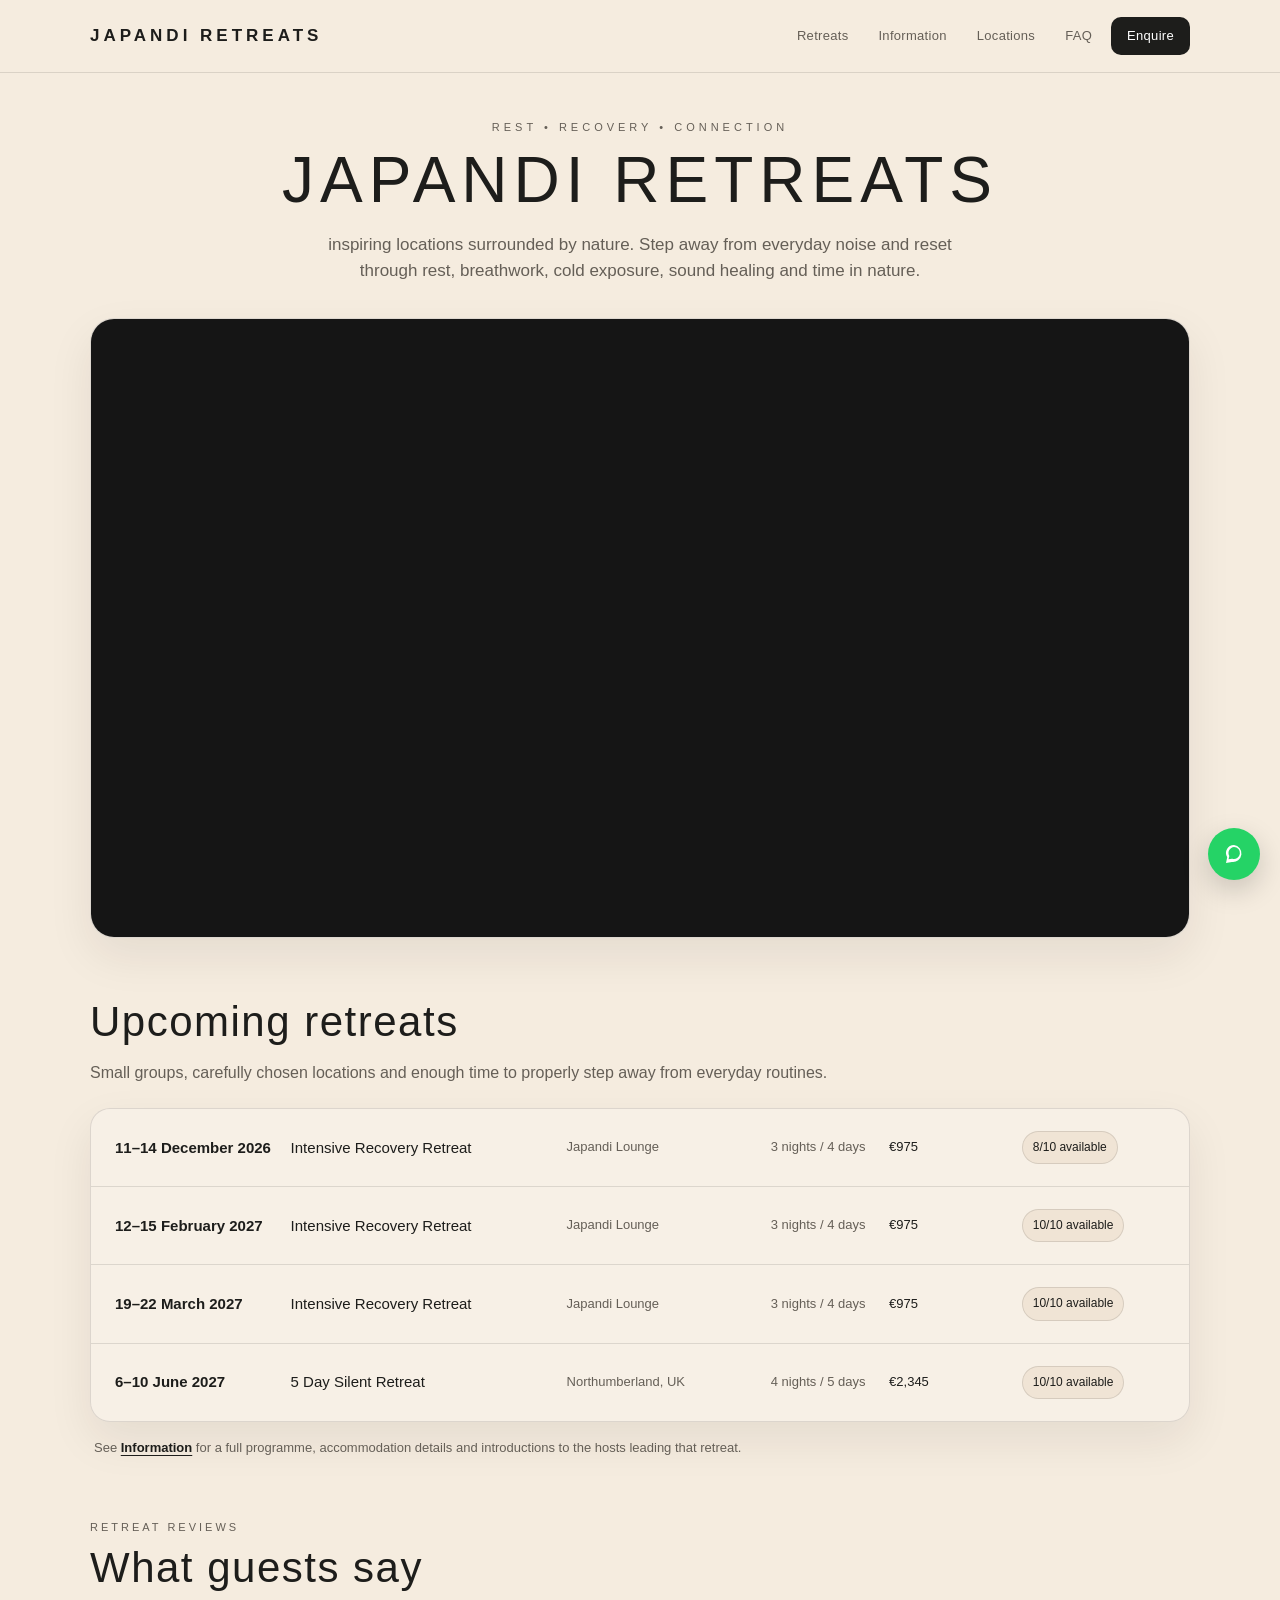
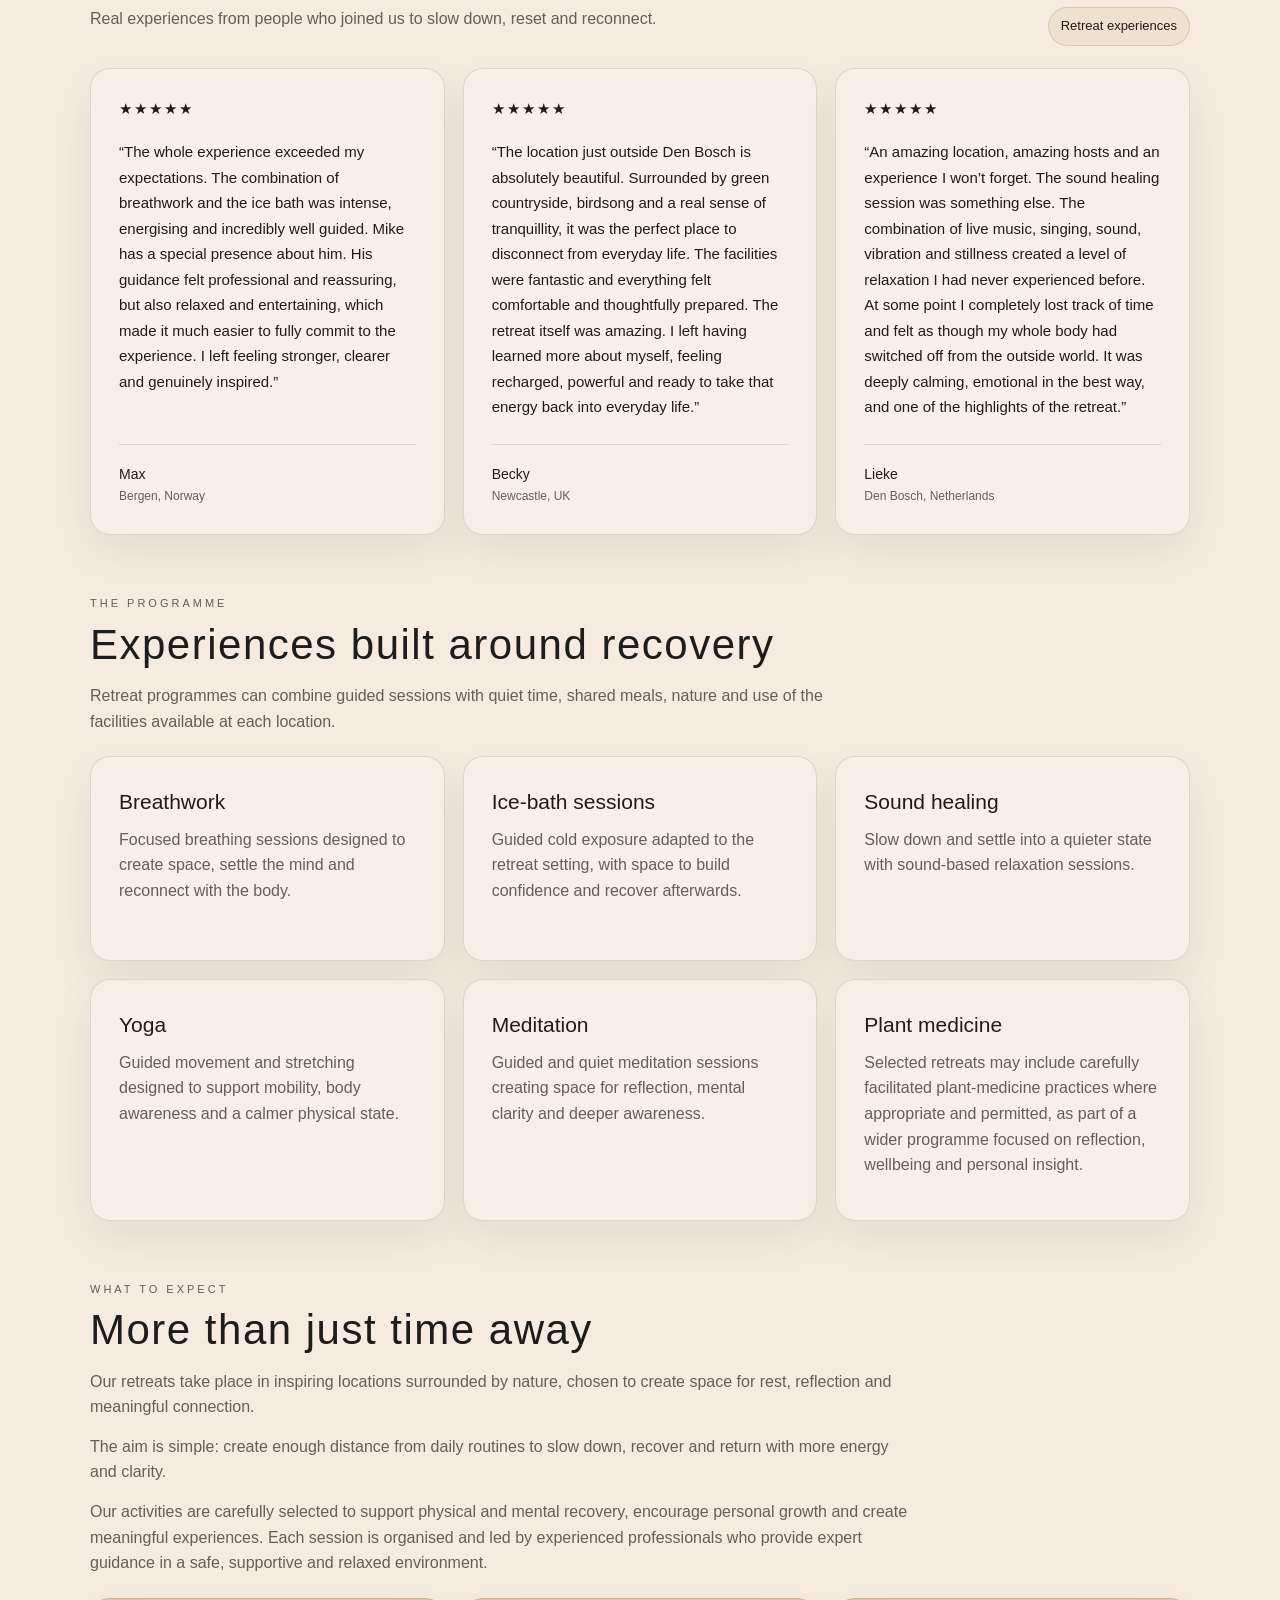
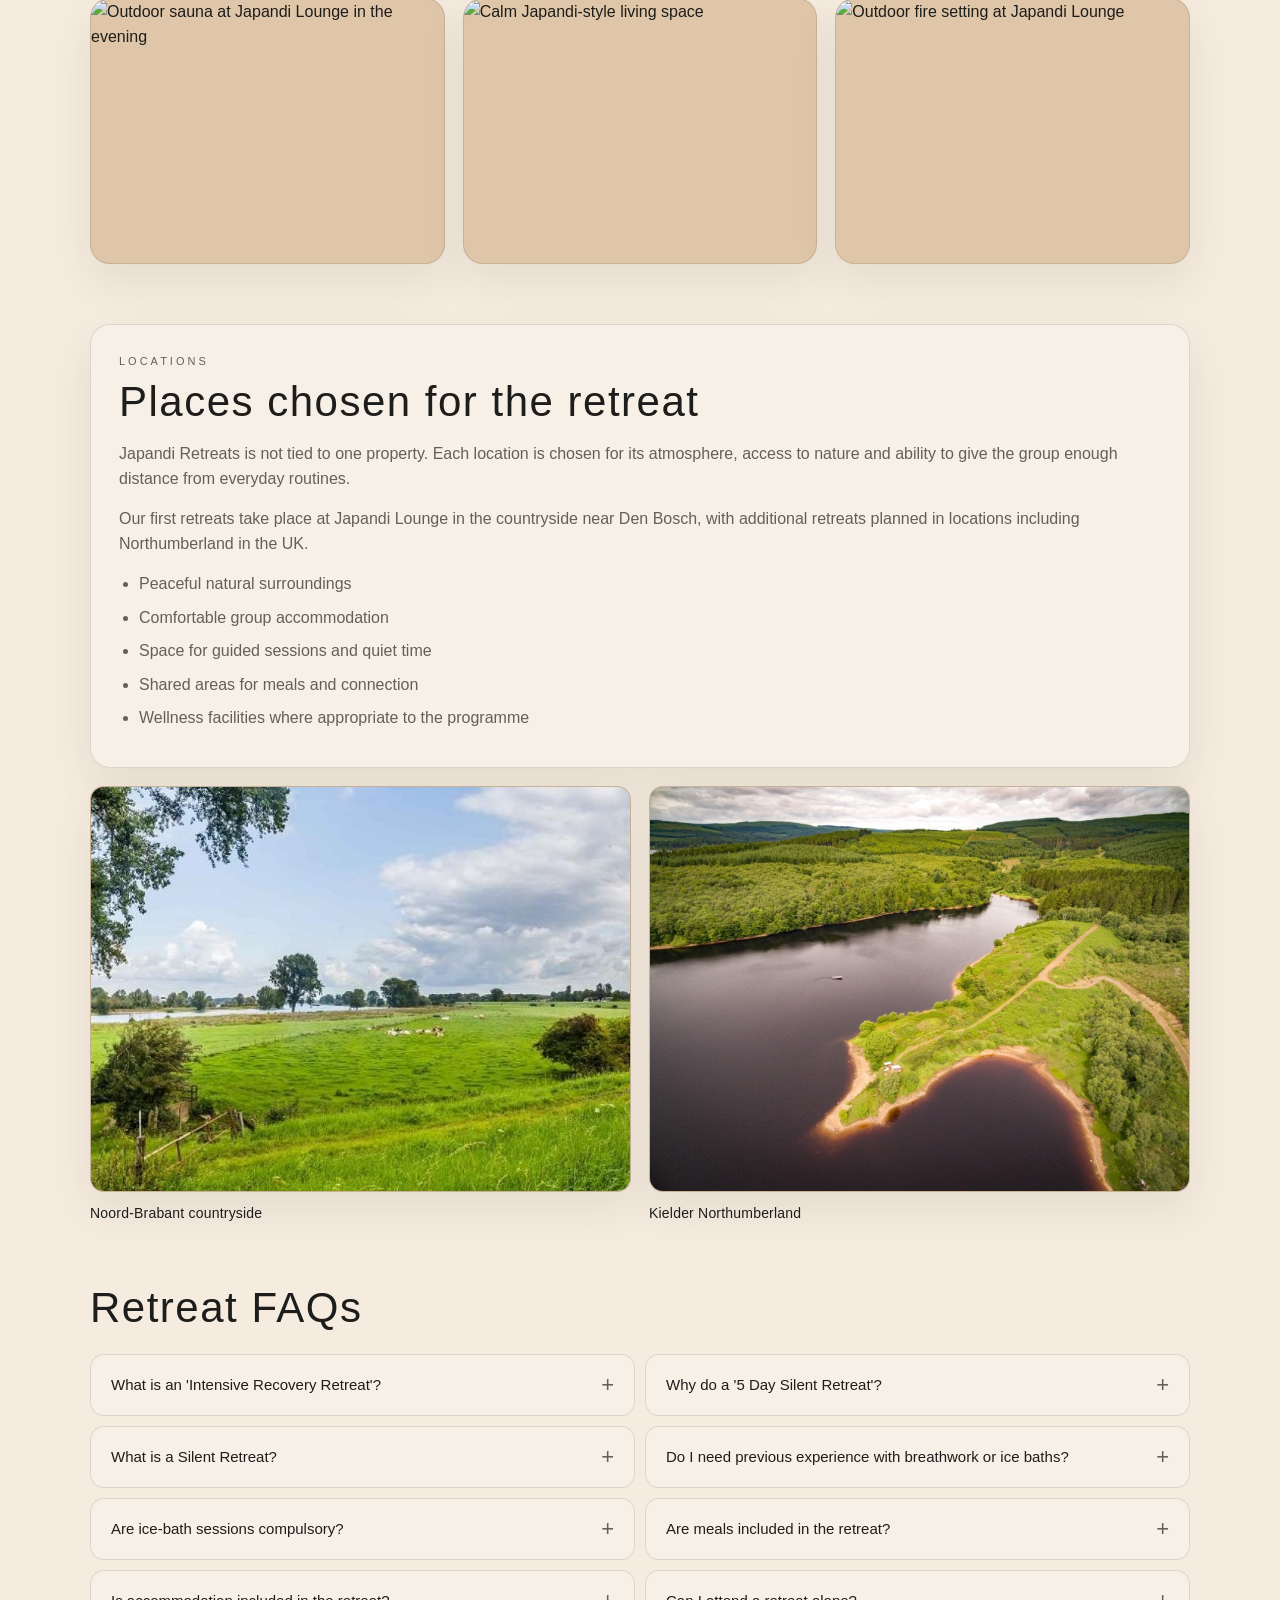
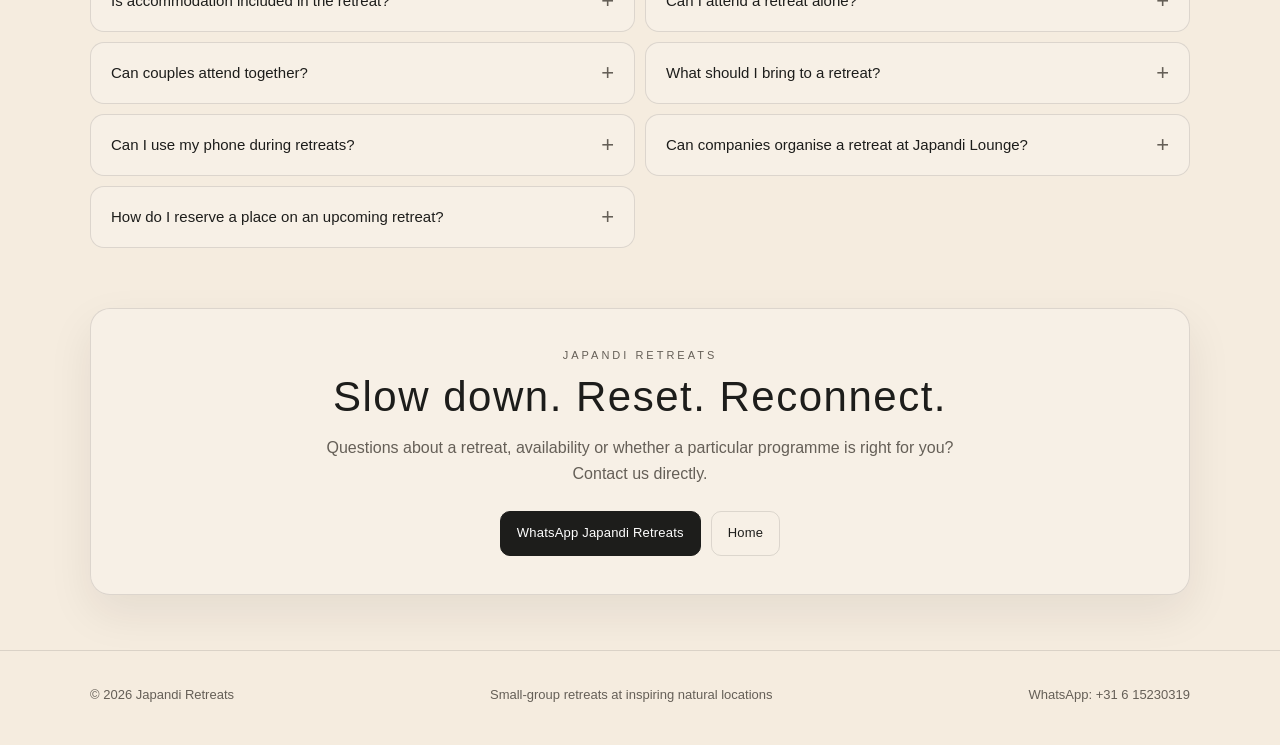
==== index.html @ 3bfe907a "Update index.html" ====
<!doctype html>
<html lang="en">
<head>
  <meta charset="utf-8">
  <meta name="viewport" content="width=device-width,initial-scale=1">

  <!-- Google tag (gtag.js) -->
  <script async src="https://www.googletagmanager.com/gtag/js?id=G-TCPSZSL94Z"></script>
  <script>
    window.dataLayer = window.dataLayer || [];
    function gtag(){dataLayer.push(arguments);}
    gtag('js', new Date());
    gtag('config', 'G-TCPSZSL94Z');
  </script>

  <title>Japandi Retreats | Recovery Retreats</title>

  <meta
    name="description"
    content="Small-group recovery retreats in inspiring natural locations with breathwork, ice baths, sound healing, wellness, silence and meaningful time away from everyday routines."
  >

  <meta name="robots" content="index, follow">
  <link rel="canonical" href="https://japandiretreats.com/">

  <meta property="og:title" content="Japandi Retreats">
  <meta
    property="og:description"
    content="Small-group retreats at inspiring natural locations focused on rest, recovery, breathwork, cold exposure, sound healing and connection."
  >
  <meta property="og:type" content="website">
  <meta property="og:url" content="https://japandiretreats.com/">
  <meta property="og:image" content="https://japandiretreats.com/images/JL_GardenFire.jpeg">

  <style>
    :root {
      --bg: #eee0cf;
      --bg-soft: #f5ecdf;
      --card: #f8f1e8;
      --text: #1d1d1b;
      --muted: #655f57;
      --accent: #1d1d1b;
      --accent-soft: #dfc6a8;
      --line: rgba(29, 29, 27, 0.12);
      --shadow: 0 18px 45px rgba(40, 30, 20, 0.08);
      --radius: 20px;
      --max: 1100px;
    }

    * {
      box-sizing: border-box;
    }

    html {
      scroll-behavior: smooth;
      scroll-padding-top: 96px;
    }

    html,
    body {
      margin: 0;
      padding: 0;
    }

    body {
      font-family:
        "Helvetica Neue",
        Helvetica,
        Arial,
        sans-serif;

      color: var(--text);
      background: var(--bg-soft);
      line-height: 1.6;
    }

    a {
      color: inherit;
      text-decoration: none;
    }

    a:hover {
      opacity: 0.82;
    }

    .container {
      width: min(var(--max), calc(100% - 36px));
      margin: 0 auto;
    }


    /* NAVIGATION */

    .topbar {
      position: sticky;
      top: 0;
      z-index: 30;

      backdrop-filter: blur(14px);

      background: rgba(245, 236, 223, 0.92);

      border-bottom: 1px solid var(--line);
    }

    .nav {
      display: flex;
      align-items: center;
      justify-content: space-between;

      min-height: 72px;

      gap: 20px;
    }

    .brand {
      font-size: 17px;
      font-weight: 600;

      text-transform: uppercase;
      letter-spacing: 4px;

      white-space: nowrap;
    }

    .navlinks {
      display: flex;
      align-items: center;
      justify-content: flex-end;

      gap: 8px;
      flex-wrap: wrap;
    }

    .navlinks a {
      padding: 9px 11px;
      border-radius: 10px;

      color: var(--muted);

      font-size: 13px;
      letter-spacing: 0.3px;
    }

    .navlinks a:hover {
      color: var(--text);
    }

    .navlinks a.cta {
      background: var(--accent);
      color: #fff;

      padding-left: 16px;
      padding-right: 16px;
    }


    /* PAGE INTRO */

    .pageIntro {
      padding: 46px 0 22px;

      text-align: center;
    }

    .eyebrow {
      display: block;

      margin-bottom: 10px;

      color: var(--muted);

      font-size: 11px;
      letter-spacing: 4px;

      text-transform: uppercase;
    }

    .pageTitle {
      margin: 0;

      font-weight: 400;

      font-size: clamp(38px, 6vw, 64px);

      line-height: 1.05;

      letter-spacing: 6px;

      text-transform: uppercase;
    }

    .pageLead {
      max-width: 680px;

      margin: 18px auto 0;

      color: var(--muted);

      font-size: 17px;
      line-height: 1.55;
    }


    /* VIDEO */

    .videoSection {
      padding: 12px 0 30px;
    }

    .videoCard {
      border: 1px solid var(--line);

      background: var(--card);

      border-radius: 24px;

      box-shadow: var(--shadow);

      overflow: hidden;
    }

    .videoWrap {
      position: relative;

      width: 100%;

      aspect-ratio: 16 / 9;

      background: #151515;
    }

    .videoWrap video,
    .videoWrap iframe {
      width: 100%;
      height: 100%;

      border: 0;

      display: block;

      object-fit: cover;
    }

    .videoNote {
      padding: 16px 20px;

      display: flex;
      align-items: center;
      justify-content: space-between;

      gap: 16px;

      color: var(--muted);

      font-size: 13px;
    }

    .videoNote strong {
      color: var(--text);
      font-weight: 500;
    }


    /* GENERAL */

    .section {
      padding: 30px 0;
    }

    .sectionIntro {
      max-width: 760px;
      margin-bottom: 22px;
    }

    .sectionLabel {
      display: block;

      margin-bottom: 8px;

      color: var(--muted);

      font-size: 11px;

      text-transform: uppercase;

      letter-spacing: 3px;
    }

    h2 {
      margin: 0 0 14px;

      font-size: clamp(28px, 4vw, 42px);

      line-height: 1.15;

      font-weight: 400;

      letter-spacing: 1.5px;
    }

    h3 {
      margin: 0 0 8px;

      font-size: 21px;

      font-weight: 500;
    }

    p {
      margin: 0 0 14px;

      color: var(--muted);
    }

    .card {
      border: 1px solid var(--line);

      background: rgba(248, 241, 232, 0.82);

      border-radius: var(--radius);

      box-shadow: var(--shadow);

      padding: 28px;
    }


    /* UPCOMING RETREATS */

    .datesCard {
      padding: 0;
      overflow: hidden;
    }

    .retreatRow {
      display: grid;

      grid-template-columns:
        1.1fr
        1.8fr
        1.3fr
        .7fr
        .8fr
        1fr;

      gap: 18px;

      align-items: center;

      padding: 22px 24px;

      border-bottom: 1px solid var(--line);
    }

    .retreatRow:last-child {
      border-bottom: 0;
    }

    .retreatRow:hover {
      background: rgba(223, 198, 168, 0.14);
    }

    .retreatRow {
      transition:
        background 0.2s ease,
        transform 0.2s ease;
    }

    @media (hover: hover) and (pointer: fine) {
      .retreatRow:hover {
        transform: translateY(-1px);
      }
    }

    .date {
      font-size: 15px;
      font-weight: 600;
    }

    .retreatName {
      font-size: 15px;
      font-weight: 500;
    }

    .retreatMeta {
      color: var(--muted);
      font-size: 13px;
    }

    .retreatPrice {
      font-size: 13px;
      font-weight: 500;
      white-space: nowrap;
    }

    .availability {
      display: inline-flex;

      width: fit-content;

      padding: 6px 10px;

      border: 1px solid var(--line);

      border-radius: 999px;

      background: rgba(223, 198, 168, 0.28);

      color: var(--text);

      font-size: 12px;
      white-space: nowrap;
    }


    .retreatDetailNote {
      margin: 16px 4px 0;
      max-width: 760px;
      font-size: 13px;
      color: var(--muted);
    }

    .retreatDetailNote a {
      color: var(--text);
      text-decoration: underline;
      text-underline-offset: 3px;
    }


    /* BUTTONS */

    .ctaRow {
      display: flex;

      gap: 10px;

      flex-wrap: wrap;

      margin-top: 24px;
    }

    .btn {
      display: inline-flex;
      align-items: center;
      justify-content: center;

      min-height: 45px;

      padding: 11px 16px;

      border: 1px solid var(--line);

      border-radius: 10px;

      background: transparent;

      font-size: 13px;
      font-weight: 500;

      letter-spacing: 0.2px;

      transition:
        transform 0.2s ease,
        opacity 0.2s ease;
    }

    .btn:hover {
      transform: translateY(-1px);
    }

    .btn.primary {
      background: var(--accent);

      border-color: var(--accent);

      color: #fff;
    }


    /* INTRO / CONTENT */

    .split {
      display: grid;

      grid-template-columns: 1fr 1fr;

      gap: 18px;

      align-items: start;
    }

    .gallery {
      display: grid;

      grid-template-columns: 1fr 1fr;

      gap: 10px;
    }

    .img {
      overflow: hidden;

      border: 1px solid var(--line);

      border-radius: 14px;

      background: var(--accent-soft);

      aspect-ratio: 4 / 3;
    }

    .img img {
      width: 100%;
      height: 100%;

      display: block;

      object-fit: cover;

      transition: transform 0.28s ease;
    }


    /* EXPERIENCE CARDS */

    .experienceGrid {
      display: grid;

      grid-template-columns: repeat(3, 1fr);

      gap: 18px;
    }

    .experience {
      min-height: 205px;

      transition:
        transform 0.22s ease,
        border-color 0.22s ease,
        box-shadow 0.22s ease;
    }

    @media (hover: hover) and (pointer: fine) {
      .img:hover img {
        transform: scale(1.025);
      }

      .experience:hover {
        transform: translateY(-2px);
        border-color: rgba(29, 29, 27, 0.24);
        box-shadow: 0 20px 48px rgba(40, 30, 20, 0.11);
      }
    }

    @media (prefers-reduced-motion: reduce) {
      html {
        scroll-behavior: auto;
      }

      .img img,
      .experience,
      .faqItem,
      .btn {
        transition: none;
      }
    }



    /* RETREAT REVIEWS */

    .reviewsHeader {
      display: flex;
      align-items: flex-end;
      justify-content: space-between;
      gap: 18px;
      margin-bottom: 22px;
      flex-wrap: wrap;
    }

    .reviewsHeader .sectionIntro {
      margin-bottom: 0;
    }

    .reviewTrust {
      display: inline-flex;
      align-items: center;
      gap: 8px;
      padding: 8px 12px;
      border: 1px solid var(--line);
      border-radius: 999px;
      background: rgba(223, 198, 168, 0.28);
      color: var(--text);
      font-size: 13px;
      white-space: nowrap;
    }

    .reviewsGrid {
      display: grid;
      grid-template-columns: repeat(3, minmax(0, 1fr));
      gap: 18px;
    }

    .reviewCard {
      min-height: 290px;
      display: flex;
      flex-direction: column;
      justify-content: space-between;
      transition:
        transform 0.22s ease,
        border-color 0.22s ease,
        box-shadow 0.22s ease;
    }

    .reviewStars {
      margin-bottom: 18px;
      font-size: 15px;
      letter-spacing: 2px;
      color: var(--text);
    }

    .reviewQuote {
      margin: 0;
      color: var(--text);
      font-size: 15px;
      line-height: 1.7;
    }

    .reviewMeta {
      margin-top: 24px;
      padding-top: 18px;
      border-top: 1px solid var(--line);
    }

    .reviewName {
      display: block;
      color: var(--text);
      font-size: 14px;
      font-weight: 500;
    }

    .reviewDate {
      display: block;
      margin-top: 2px;
      color: var(--muted);
      font-size: 12px;
    }

    @media (hover: hover) and (pointer: fine) {
      .reviewCard:hover {
        transform: translateY(-2px);
        border-color: rgba(29, 29, 27, 0.24);
        box-shadow: 0 20px 48px rgba(40, 30, 20, 0.11);
      }
    }

    @media (max-width: 768px) {
      .reviewsGrid {
        grid-template-columns: 1fr;
      }
    }




    /* RECOVERY SECTION */

    .recoveryIntro {
      max-width: 820px;
      margin-bottom: 22px;
    }

    .recoveryIntro h2 {
      margin-bottom: 14px;
    }

    .recoveryPhotos {
      display: grid;
      grid-template-columns: repeat(3, minmax(0, 1fr));
      gap: 18px;
    }

    .recoveryPhoto {
      overflow: hidden;
      border: 1px solid var(--line);
      border-radius: var(--radius);
      background: var(--accent-soft);
      aspect-ratio: 4 / 3;
      box-shadow: var(--shadow);
    }

    .recoveryPhoto img {
      width: 100%;
      height: 100%;
      display: block;
      object-fit: cover;
      transition: transform 0.28s ease;
    }

    @media (hover: hover) and (pointer: fine) {
      .recoveryPhoto:hover img {
        transform: scale(1.025);
      }
    }

    @media (max-width: 720px) {
      .recoveryPhotos {
        grid-template-columns: 1fr;
      }
    }


    /* LOCATION GALLERY */

    .locationCard {
      margin-bottom: 18px;
    }

    .locationGallery {
      display: grid;
      grid-template-columns: repeat(2, minmax(0, 1fr));
      gap: 18px;
    }

    .locationPhoto {
      overflow: hidden;
      border: 1px solid var(--line);
      border-radius: 14px;
      background: var(--accent-soft);
      aspect-ratio: 4 / 3;
      box-shadow: var(--shadow);
    }

    .locationPhoto img {
      width: 100%;
      height: 100%;
      display: block;
      object-fit: cover;
      transition: transform 0.28s ease;
    }

    .locationItem {
      min-width: 0;
    }

    .locationLabel {
      display: block;
      margin-top: 10px;
      color: var(--text);
      font-size: 14px;
      font-weight: 500;
      letter-spacing: 0.2px;
    }

    @media (hover: hover) and (pointer: fine) {
      .locationPhoto:hover img {
        transform: scale(1.025);
      }
    }

    @media (max-width: 720px) {
      .locationGallery {
        grid-template-columns: 1fr;
      }
    }


    /* FAQ */

    .faqList {
      display: grid;
      grid-template-columns: repeat(2, minmax(0, 1fr));
      gap: 10px;
      align-items: start;
    }

    .faqItem {
      border: 1px solid var(--line);
      border-radius: 14px;
      background: rgba(248, 241, 232, 0.82);
      overflow: hidden;

      transition:
        transform 0.22s ease,
        border-color 0.22s ease,
        box-shadow 0.22s ease;
    }

    .faqItem summary {
      position: relative;
      cursor: pointer;
      list-style: none;

      padding: 18px 52px 18px 20px;

      font-size: 15px;
      font-weight: 500;
      color: var(--text);
    }

    .faqItem summary::-webkit-details-marker {
      display: none;
    }

    .faqItem summary::after {
      content: "+";

      position: absolute;
      right: 20px;
      top: 50%;
      transform: translateY(-50%);

      color: var(--muted);
      font-size: 22px;
      font-weight: 300;
    }

    .faqItem[open] summary::after {
      content: "−";
    }

    .faqItem .faqAnswer {
      padding: 0 20px 18px;
    }

    .faqItem .faqAnswer p {
      margin: 0 0 12px;
    }

    .faqItem .faqAnswer p:last-child {
      margin-bottom: 0;
    }

    @media (hover: hover) and (pointer: fine) {
      .faqItem:hover {
        transform: translateY(-2px);
        border-color: rgba(29, 29, 27, 0.24);
        box-shadow: 0 20px 48px rgba(40, 30, 20, 0.11);
      }
    }


    /* LOCATION / STAY */

    .list {
      margin: 12px 0 0;

      padding-left: 20px;

      color: var(--muted);
    }

    .list li {
      margin: 8px 0;
    }


    /* FINAL CTA */

    .finalCta {
      text-align: center;

      padding: 38px;
    }

    .finalCta p {
      max-width: 660px;

      margin-left: auto;
      margin-right: auto;
    }

    .finalCta .ctaRow {
      justify-content: center;
    }


    /* FLOATING WHATSAPP */

    .whatsapp-float {
      position: fixed;
      right: 20px;
      bottom: 20px;
      z-index: 40;

      display: inline-flex;
      align-items: center;
      justify-content: center;

      width: 52px;
      height: 52px;

      border-radius: 50%;
      background: #25D366;
      color: #fff;

      font-size: 20px;
      font-weight: 700;
      line-height: 1;

      box-shadow: 0 10px 28px rgba(0, 0, 0, 0.18);

      transition:
        transform 0.2s ease,
        box-shadow 0.2s ease;
    }

    @media (hover: hover) and (pointer: fine) {
      .whatsapp-float:hover {
        opacity: 1;
        transform: translateY(-2px);
        box-shadow: 0 12px 32px rgba(0, 0, 0, 0.23);
      }
    }


    /* FOOTER */

    .footer {
      padding: 34px 0 40px;

      margin-top: 25px;

      border-top: 1px solid var(--line);

      color: var(--muted);

      font-size: 13px;
    }

    .footerInner {
      display: flex;

      gap: 10px;

      flex-wrap: wrap;

      align-items: center;
      justify-content: space-between;
    }


    /* TABLET */

    @media (max-width: 960px) {

      .split,
      .experienceGrid {
        grid-template-columns: 1fr;
      }

      .retreatRow {
        grid-template-columns: 1fr 1.5fr 1fr;
      }

      .retreatRow .duration {
        display: block;
      }
    }


    /* MOBILE */

    @media (max-width: 720px) {

      .faqList {
        grid-template-columns: 1fr;
      }

      .container {
        width: min(var(--max), calc(100% - 24px));
      }

      .nav {
        align-items: flex-start;
        flex-direction: column;

        padding: 15px 0;
      }

      .brand {
        letter-spacing: 3px;
      }

      .navlinks {
        width: 100%;
        justify-content: space-between;
      }

      .pageIntro {
        padding-top: 34px;
      }

      .pageTitle {
        font-size: 38px;
        letter-spacing: 3px;
      }

      .pageLead {
        font-size: 15px;
      }

      .videoCard {
        border-radius: 17px;
      }

      .videoNote {
        align-items: flex-start;
        flex-direction: column;
      }

      .datesCard {
        padding: 0;
      }

      .retreatRow {
        grid-template-columns: 1fr;

        gap: 7px;

        padding: 20px;
      }

      .retreatRow .duration {
        display: block;
      }

      .availability {
        margin-top: 3px;
      }

      .card,
      .finalCta {
        padding: 22px;
      }

      .gallery {
        grid-template-columns: 1fr;
      }
    }

  </style>
</head>


<body>


<header class="topbar">

  <div class="container">

    <nav class="nav">

      <a class="brand" href="/">
        Japandi Retreats
      </a>

      <div class="navlinks">

        <a href="#dates">
          Retreats
        </a>

        <a href="/info/">
          Information
        </a>

        <a href="#locations">
          Locations
        </a>

        <a href="#faq">
          FAQ
        </a>

        <a
          href="https://wa.me/31615230319"
          target="_blank"
          rel="noopener"
          class="cta">
          Enquire
        </a>

      </div>

    </nav>

  </div>

</header>


<main>


  <!-- INTRO -->

  <section class="pageIntro">

    <div class="container">

      <span class="eyebrow">
        Rest • Recovery • Connection
      </span>

      <h1 class="pageTitle">
        Japandi Retreats
      </h1>

      <p class="pageLead">
         inspiring locations surrounded by nature.
        Step away from everyday noise and reset through rest,
        breathwork, cold exposure, sound healing and time in nature.
      </p>

    </div>

  </section>


  <!-- FULL RETREAT VIDEO -->

  <section class="videoSection">

    <div class="container">

      <div class="videoCard">

        <div class="videoWrap">

          <iframe
            src="https://player.mediadelivery.net/embed/735920/9675e9a1-c87f-4587-ab0f-efab24178d8b?autoplay=false&loop=false&muted=false&preload=true&responsive=true"
            loading="lazy"
            title="Japandi Retreats Film"
            allow="accelerometer;gyroscope;autoplay;encrypted-media;picture-in-picture;fullscreen"
            allowfullscreen>
          </iframe>

        </div>

      </div>

    </div>

  </section>


  <!-- UPCOMING RETREATS -->

  <section
    id="dates"
    class="section">

    <div class="container">

      <div class="sectionIntro">



        <h2>
          Upcoming retreats
        </h2>

        <p>
          Small groups, carefully chosen locations and enough time to properly
          step away from everyday routines.
        </p>

      </div>


      <div class="card datesCard">

        <!-- RETREAT 1 -->
        <div class="retreatRow">

          <div class="date">
            11–14 December 2026
          </div>

          <div class="retreatName">
            Intensive Recovery Retreat
          </div>

          <div class="retreatMeta">
            Japandi Lounge
          </div>

          <div class="retreatMeta duration">
            3 nights / 4 days
          </div>

          <div class="retreatPrice">
            €975
          </div>

          <div>
            <span class="availability">
              8/10 available
            </span>
          </div>

        </div>


        <!-- RETREAT 2 -->
        <div class="retreatRow">

          <div class="date">
            12–15 February 2027
          </div>

          <div class="retreatName">
            Intensive Recovery Retreat
          </div>

          <div class="retreatMeta">
            Japandi Lounge
          </div>

          <div class="retreatMeta duration">
            3 nights / 4 days
          </div>

          <div class="retreatPrice">
            €975
          </div>

          <div>
            <span class="availability">
              10/10 available
            </span>
          </div>

        </div>


        <!-- RETREAT 3 -->
        <div class="retreatRow">

          <div class="date">
            19–22 March 2027
          </div>

          <div class="retreatName">
            Intensive Recovery Retreat
          </div>

          <div class="retreatMeta">
            Japandi Lounge
          </div>

          <div class="retreatMeta duration">
            3 nights / 4 days
          </div>

          <div class="retreatPrice">
            €975
          </div>

          <div>
            <span class="availability">
              10/10 available
            </span>
          </div>

        </div>


        <!-- RETREAT 4 -->
        <div class="retreatRow">

          <div class="date">
            6–10 June 2027
          </div>

          <div class="retreatName">
            5 Day Silent Retreat
          </div>

          <div class="retreatMeta">
            Northumberland, UK
          </div>

          <div class="retreatMeta duration">
            4 nights / 5 days
          </div>

          <div class="retreatPrice">
            €2,345
          </div>

          <div>
            <span class="availability">
              10/10 available
            </span>
          </div>

        </div>

      </div>

      <p class="retreatDetailNote">
        See <a href="/info/"><strong>Information</strong></a> for a full programme,
        accommodation details and introductions to the hosts leading that retreat.
      </p>

    </div>

  </section>




  <!-- RETREAT REVIEWS -->

  <section
    id="reviews"
    class="section">

    <div class="container">

      <div class="reviewsHeader">

        <div class="sectionIntro">

          <span class="sectionLabel">
            Retreat reviews
          </span>

          <h2>
            What guests say
          </h2>

          <p>
            Real experiences from people who joined us to slow down,
            reset and reconnect.
          </p>

        </div>

        <div class="reviewTrust">
          Retreat experiences
        </div>

      </div>

      <div class="reviewsGrid">

        <article class="card reviewCard">

          <div>

            <div
              class="reviewStars"
              aria-label="5 out of 5 stars">
              ★★★★★
            </div>

            <p class="reviewQuote">
              “The whole experience exceeded my expectations. The combination of breathwork and the ice bath was intense, energising and incredibly well guided. Mike has a special presence about him. His guidance felt professional and reassuring, but also relaxed and entertaining, which made it much easier to fully commit to the experience. I left feeling stronger, clearer and genuinely inspired.”
            </p>

          </div>

          <div class="reviewMeta">

            <span class="reviewName">
              Max
            </span>

            <span class="reviewDate">
              Bergen, Norway
            </span>

          </div>

        </article>

        <article class="card reviewCard">

          <div>

            <div
              class="reviewStars"
              aria-label="5 out of 5 stars">
              ★★★★★
            </div>

            <p class="reviewQuote">
              “The location just outside Den Bosch is absolutely beautiful. Surrounded by green countryside, birdsong and a real sense of tranquillity, it was the perfect place to disconnect from everyday life. The facilities were fantastic and everything felt comfortable and thoughtfully prepared. The retreat itself was amazing. I left having learned more about myself, feeling recharged, powerful and ready to take that energy back into everyday life.”
            </p>

          </div>

          <div class="reviewMeta">

            <span class="reviewName">
              Becky
            </span>

            <span class="reviewDate">
              Newcastle, UK
            </span>

          </div>

        </article>

        <article class="card reviewCard">

          <div>

            <div
              class="reviewStars"
              aria-label="5 out of 5 stars">
              ★★★★★
            </div>

            <p class="reviewQuote">
              “An amazing location, amazing hosts and an experience I won’t forget. The sound healing session was something else. The combination of live music, singing, sound, vibration and stillness created a level of relaxation I had never experienced before. At some point I completely lost track of time and felt as though my whole body had switched off from the outside world. It was deeply calming, emotional in the best way, and one of the highlights of the retreat.”
            </p>

          </div>

          <div class="reviewMeta">

            <span class="reviewName">
              Lieke
            </span>

            <span class="reviewDate">
              Den Bosch, Netherlands
            </span>

          </div>

        </article>

      </div>

    </div>

  </section>


  <!-- EXPERIENCES -->

  <section
    id="information"
    class="section">

    <div class="container">

      <div class="sectionIntro">

        <span class="sectionLabel">
          The programme
        </span>

        <h2>
          Experiences built around recovery
        </h2>

        <p>
          Retreat programmes can combine guided sessions with quiet time,
          shared meals, nature and use of the facilities available at each location.
        </p>

      </div>


      <div class="experienceGrid">


        <div class="card experience">
<h3>
            Breathwork
          </h3>

          <p>
            Focused breathing sessions designed to create space,
            settle the mind and reconnect with the body.
          </p>

        </div>


        <div class="card experience">
<h3>
            Ice-bath sessions
          </h3>

          <p>
            Guided cold exposure adapted to the retreat setting,
            with space to build confidence and recover afterwards.
          </p>

        </div>


        <div class="card experience">
<h3>
            Sound healing
          </h3>

          <p>
            Slow down and settle into a quieter state with
            sound-based relaxation sessions.
          </p>

        </div>


        <div class="card experience">

          <h3>
            Yoga
          </h3>

          <p>
            Guided movement and stretching designed to support mobility,
            body awareness and a calmer physical state.
          </p>

        </div>


        <div class="card experience">

          <h3>
            Meditation
          </h3>

          <p>
            Guided and quiet meditation sessions creating space for
            reflection, mental clarity and deeper awareness.
          </p>

        </div>


        <div class="card experience">

          <h3>
            Plant medicine
          </h3>

          <p>
            Selected retreats may include carefully facilitated plant-medicine
            practices where appropriate and permitted, as part of a wider
            programme focused on reflection, wellbeing and personal insight.
          </p>

        </div>


      </div>

    </div>

  </section>


  <!-- MORE THAN JUST TIME AWAY -->

  <section class="section">

    <div class="container">

      <div class="recoveryIntro">

        <span class="sectionLabel">
          What to expect
        </span>

        <h2>
          More than just time away
        </h2>

        <p>
          Our retreats take place in inspiring locations surrounded by nature,
          chosen to create space for rest, reflection and meaningful connection.
        </p>

        <p>
          The aim is simple: create enough distance from daily routines
          to slow down, recover and return with more energy and clarity.
        </p>

        <p>
          Our activities are carefully selected to support physical and mental
          recovery, encourage personal growth and create meaningful experiences.
          Each session is organised and led by experienced professionals who
          provide expert guidance in a safe, supportive and relaxed environment.
        </p>

      </div>


      <div class="recoveryPhotos">

        <div class="recoveryPhoto">
          <img
            src="images/JL_GardenSaunaEve.jpeg"
            alt="Outdoor sauna at Japandi Lounge in the evening"
            loading="lazy">
        </div>

        <div class="recoveryPhoto">
          <img
            src="images/JL_LivingroomStudy.jpeg"
            alt="Calm Japandi-style living space"
            loading="lazy">
        </div>

        <div class="recoveryPhoto">
          <img
            src="images/JL_GardenFire.jpeg"
            alt="Outdoor fire setting at Japandi Lounge"
            loading="lazy">
        </div>

      </div>

    </div>

  </section>


  <!-- LOCATIONS -->

  <section
    id="locations"
    class="section">

    <div class="container">

      <div class="card locationCard">

        <span class="sectionLabel">
          Locations
        </span>

        <h2>
          Places chosen for the retreat
        </h2>

        <p>
          Japandi Retreats is not tied to one property. Each location is chosen
          for its atmosphere, access to nature and ability to give the group
          enough distance from everyday routines.
        </p>

        <p>
          Our first retreats take place at Japandi Lounge in the countryside
          near Den Bosch, with additional retreats planned in locations
          including Northumberland in the UK.
        </p>

        <ul class="list">
          <li>Peaceful natural surroundings</li>
          <li>Comfortable group accommodation</li>
          <li>Space for guided sessions and quiet time</li>
          <li>Shared areas for meals and connection</li>
          <li>Wellness facilities where appropriate to the programme</li>
        </ul>

      </div>


      <div class="locationGallery">

        <div class="locationItem">
          <div class="locationPhoto">
            <img
              src="images/brabant.webp"
              alt="Noord-Brabant countryside retreat location"
              loading="lazy">
          </div>
          <span class="locationLabel">
            Noord-Brabant countryside
          </span>
        </div>

        <div class="locationItem">
          <div class="locationPhoto">
            <img
              src="images/kielder.webp"
              alt="Kielder, Northumberland retreat location"
              loading="lazy">
          </div>
          <span class="locationLabel">
            Kielder Northumberland
          </span>
        </div>

      </div>

    </div>

  </section>

  <!-- RETREAT FAQ -->

  <section
    id="faq"
    class="section">

    <div class="container">

      <div class="sectionIntro">

        <h2>
          Retreat FAQs
        </h2>

      </div>

      <div class="faqList">

        <details class="faqItem">
          <summary>What is an 'Intensive Recovery Retreat'?</summary>
          <div class="faqAnswer">
            <p>
              The Intensive Recovery Retreat is a small-group experience designed to help you step away from everyday routines, screens and constant stimulation, creating space for physical and mental recovery.
            </p>
            <p>
              The programme can include breathwork, cold exposure, sound healing, movement, wellness, silence, shared meals and journaling. A fire ceremony offers a symbolic moment to let go of what you no longer want to carry with you, while leaving plenty of time simply to slow down and reconnect.
            </p>
          </div>
        </details>

        <details class="faqItem">
          <summary>Why do a '5 Day Silent Retreat'?</summary>
          <div class="faqAnswer">
            <p>
              A silent retreat gives you the rare opportunity to step away from the noise, demands and constant stimulation of everyday life. By removing familiar distractions, you create space to slow down, reflect and become more aware of your thoughts, emotions and habits. The silence allows for deeper meditation, greater mental clarity and a chance to break away from automatic patterns. It is time to reconnect with yourself, process what has been occupying your mind and return to everyday life with a clearer sense of what matters.
            </p>
          </div>
        </details>

        <details class="faqItem">
          <summary>What is a Silent Retreat?</summary>
          <div class="faqAnswer">
            <p>
              A silent retreat is an extended period in which participants refrain from everyday conversation and spend much of their time in silence. This creates a calm environment for meditation, reflection and guided activities without the usual social distractions. Our planned silent retreat is a five-day experience. Full programme details will be published when dates are confirmed.
            </p>
          </div>
        </details>

        <details class="faqItem">
          <summary>Do I need previous experience with breathwork or ice baths?</summary>
          <div class="faqAnswer">
            <p>
              No previous experience is necessary. Sessions are intended to be guided and accessible to people joining for the first time as well as those with previous experience.
            </p>
          </div>
        </details>

        <details class="faqItem">
          <summary>Are ice-bath sessions compulsory?</summary>
          <div class="faqAnswer">
            <p>
              No. None of our activities are compulsory. While we encourage participants to take part, there is always space to step back, rest and listen to what feels right for you.
            </p>
          </div>
        </details>

        <details class="faqItem">
          <summary>Are meals included in the retreat?</summary>
          <div class="faqAnswer">
            <p>
              Meals are intended to form an important part of the retreat experience, with time to eat and connect together. The exact meals and catering included will be stated with each retreat.
            </p>
          </div>
        </details>

        <details class="faqItem">
          <summary>Is accommodation included in the retreat?</summary>
          <div class="faqAnswer">
            <p>
              Yes. Accommodation, meals, tourist tax and use of all facilities... it's included in the price.
            </p>
          </div>
        </details>

        <details class="faqItem">
          <summary>Can I attend a retreat alone?</summary>
          <div class="faqAnswer">
            <p>
              Yes. You do not need to come as part of a group. Our organised retreats are designed for individual participants to join together, creating space to meet like-minded people and form new, meaningful connections along the way.
            </p>
          </div>
        </details>

        <details class="faqItem">
          <summary>Can couples attend together?</summary>
          <div class="faqAnswer">
            <p>
              Yes, subject to availability. Contact us if you would like to attend as a couple and we can explain the sleeping arrangements for the retreat.
            </p>
          </div>
        </details>

        <details class="faqItem">
          <summary>What should I bring to a retreat?</summary>
          <div class="faqAnswer">
            <p>
              A detailed packing list will be provided before each retreat. Comfortable clothing, swimwear and clothing suitable for spending time outdoors will generally be useful.
            </p>
          </div>
        </details>

        <details class="faqItem">
          <summary>Can I use my phone during retreats?</summary>
          <div class="faqAnswer">
            <p>
              Yes, although we strongly encourage participants to switch their phones to silent and leave them packed away during the retreat. Disconnecting from outside distractions is an important part of the experience, giving you the space to fully embrace the silence, be present and focus inward.
            </p>
            <p>
              Tip: If the temptation to check your phone becomes too much, we also have a central location where we can keep it safe for you until you are ready to have it back.
            </p>
          </div>
        </details>

        <details class="faqItem">
          <summary>Can companies organise a retreat at Japandi Lounge?</summary>
          <div class="faqAnswer">
            <p>
              Yes. The property can also be suitable for small corporate retreats, team sessions and off-sites where the aim is to step away from the usual working environment.
            </p>
            <p>
              Contact us with the size of your team and what you would like to achieve from the retreat.
            </p>
          </div>
        </details>

        <details class="faqItem">
          <summary>How do I reserve a place on an upcoming retreat?</summary>
          <div class="faqAnswer">
            <p>
              Contact Japandi Retreats through WhatsApp and mention the retreat you are interested in. We will confirm availability, pricing and the next steps for reserving your place.
            </p>
          </div>
        </details>

      </div>

    </div>

  </section>


  <!-- FINAL CTA -->

  <section class="section">

    <div class="container">

      <div class="card finalCta">

        <span class="sectionLabel">
          Japandi Retreats
        </span>

        <h2>
          Slow down. Reset. Reconnect.
        </h2>

        <p>
          Questions about a retreat, availability or whether a particular
          programme is right for you? Contact us directly.
        </p>

        <div class="ctaRow">

          <a
            class="btn primary"
            href="https://wa.me/31615230319"
            target="_blank"
            rel="noopener">
            WhatsApp Japandi Retreats
          </a>

          <a
            class="btn"
            href="/">
            Home
          </a>

        </div>

      </div>

    </div>

  </section>


</main>


<a
  class="whatsapp-float"
  href="https://wa.me/31615230319"
  target="_blank"
  rel="noopener"
  aria-label="Contact Japandi Retreats on WhatsApp"
  title="WhatsApp">
  <svg
    viewBox="0 0 24 24"
    width="24"
    height="24"
    aria-hidden="true"
    focusable="false">
    <path
      fill="currentColor"
      d="M12 3a8 8 0 0 0-6.8 12.2L4 21l5.9-1.1A8 8 0 1 0 12 3Zm0 2a6 6 0 1 1-1.6 11.8l-.4-.1-3.4.6.7-3.3-.2-.4A6 6 0 0 1 12 5Z"/>
  </svg>
</a>


<footer class="footer">

  <div class="container">

    <div class="footerInner">

      <div>
        © <span id="y"></span> Japandi Retreats
      </div>

      <div>
        Small-group retreats at inspiring natural locations
      </div>

      <div>
        WhatsApp:
        <a href="https://wa.me/31615230319">
          +31 6 15230319
        </a>
      </div>

    </div>

  </div>

</footer>


<script>
  document.getElementById("y").textContent =
    new Date().getFullYear();

  document.querySelectorAll(".faqItem").forEach((item) => {
    item.addEventListener("toggle", () => {
      if (!item.open) return;

      document.querySelectorAll(".faqItem[open]").forEach((other) => {
        if (other !== item) {
          other.open = false;
        }
      });
    });
  });
</script>


</body>
</html>
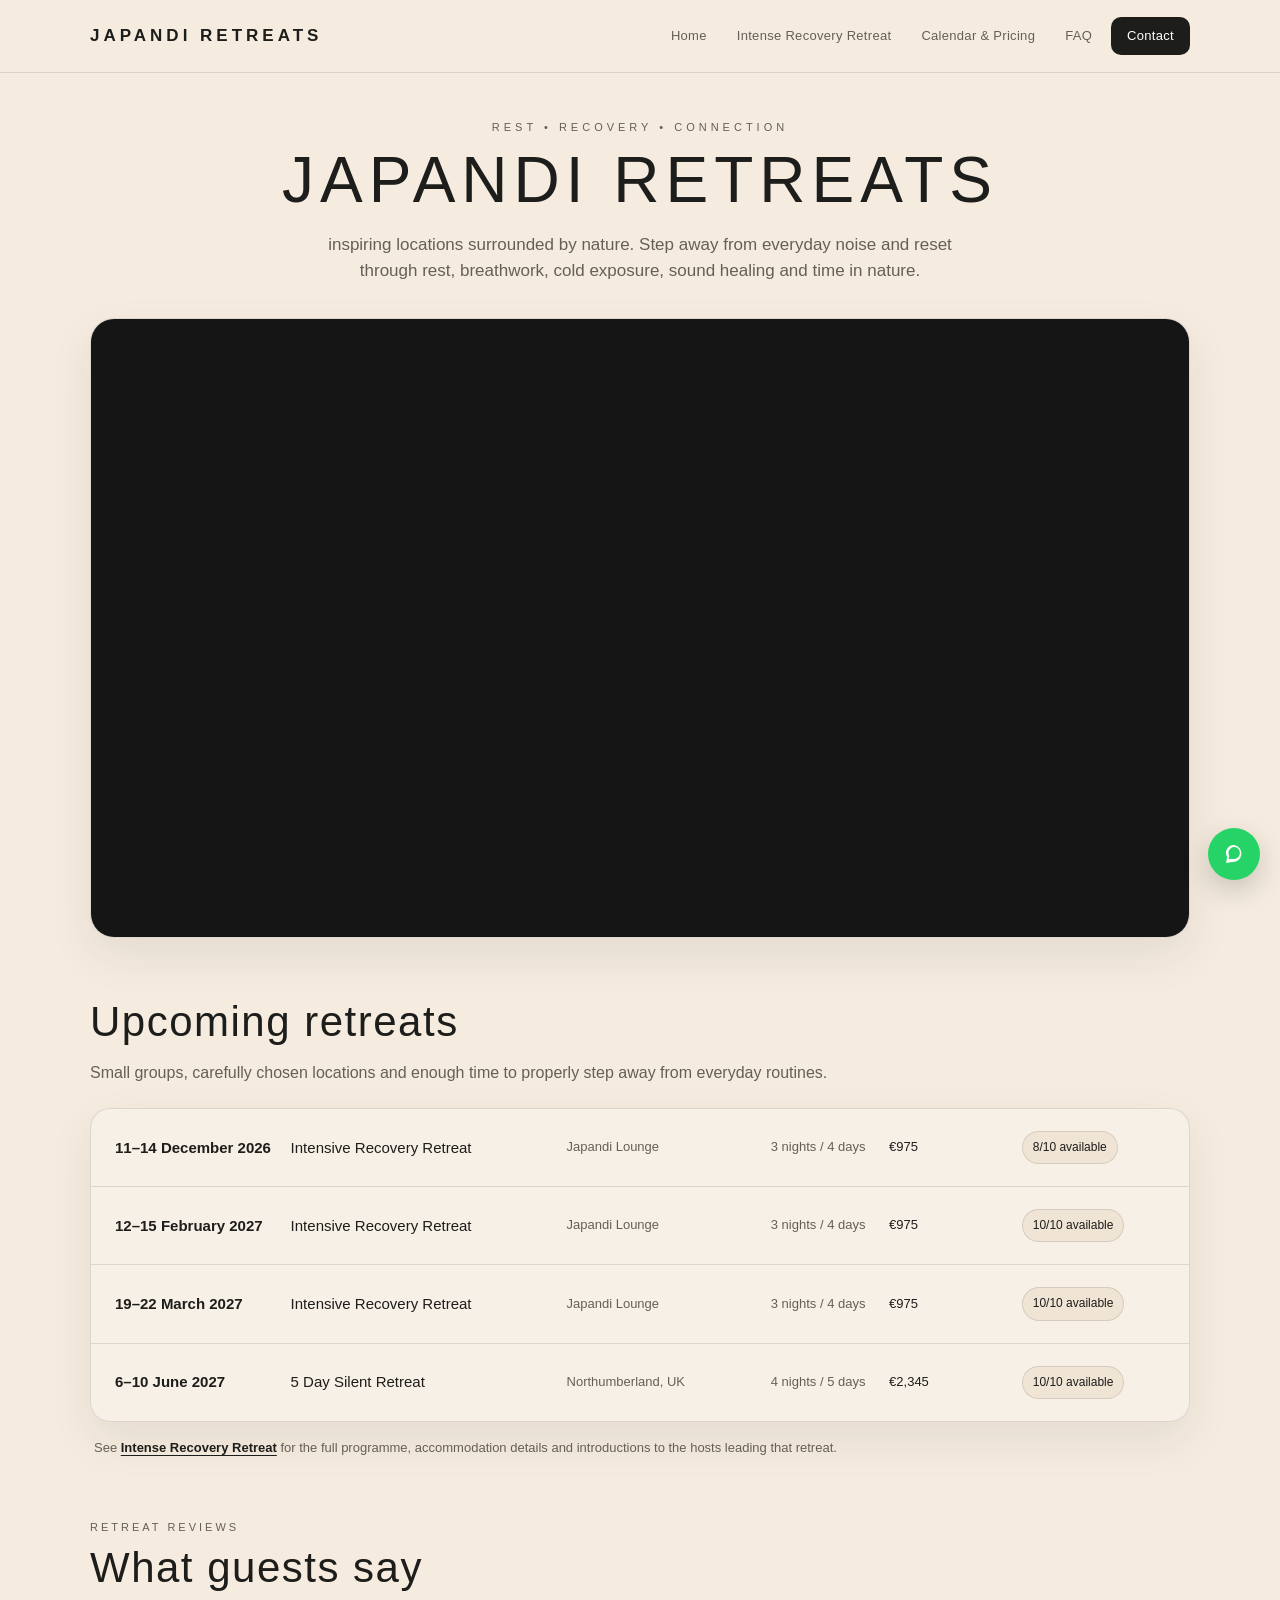
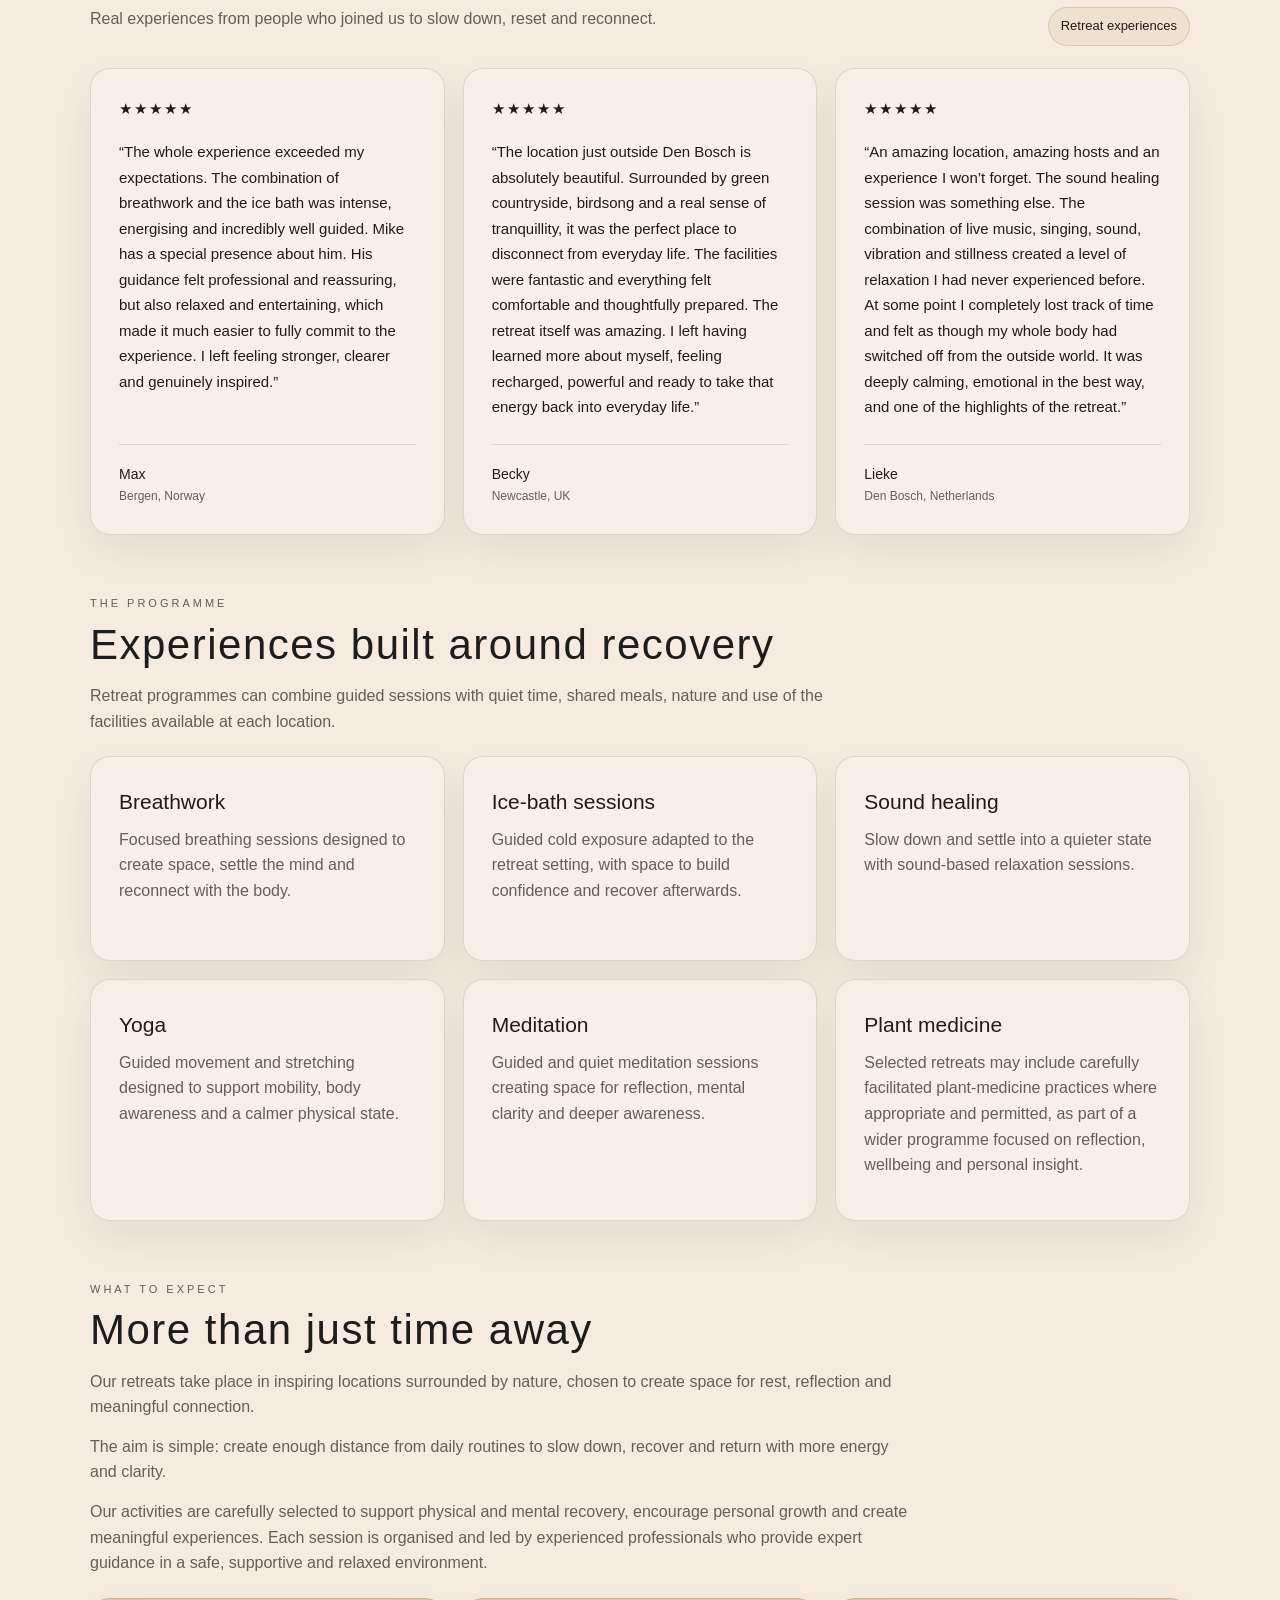
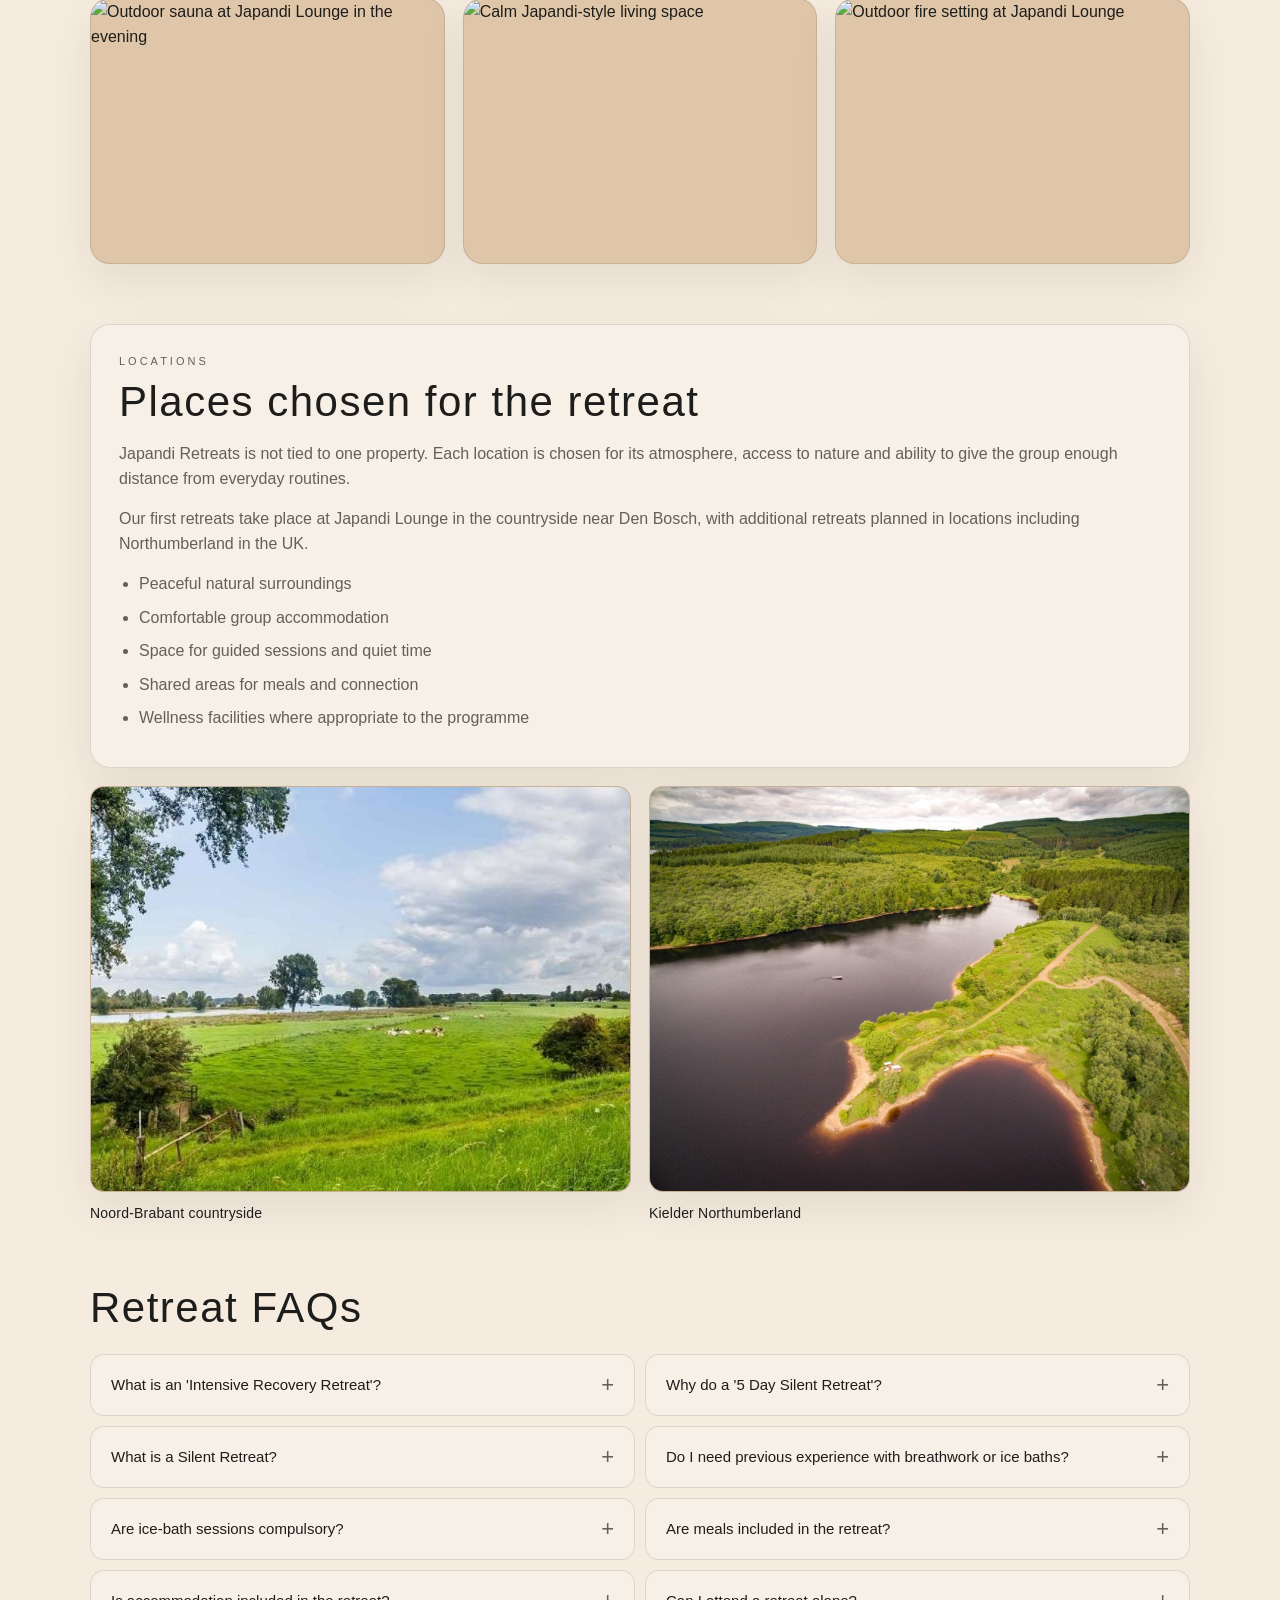
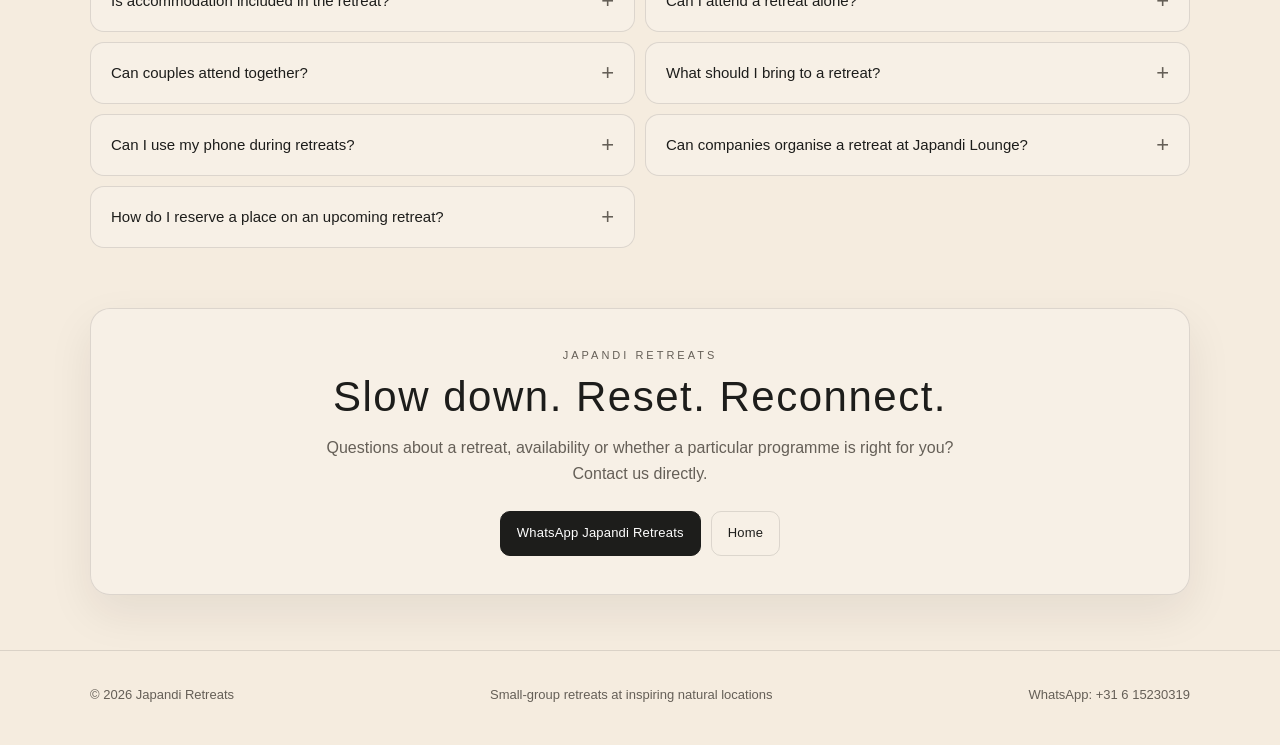
==== commit 60bc0d05: "Update index.html" ====
--- a/index.html
+++ b/index.html
@@ -1059,28 +1059,26 @@
 
       <div class="navlinks">
 
-        <a href="#dates">
-          Retreats
+        <a href="/">
+          Home
         </a>
 
-        <a href="/info/">
-          Information
+        <a href="/intense-recovery">
+          Intense Recovery Retreat
         </a>
 
-        <a href="#locations">
-          Locations
+        <a href="/calendar">
+          Calendar &amp; Pricing
         </a>
 
-        <a href="#faq">
+        <a href="/#faq">
           FAQ
         </a>
 
         <a
-          href="https://wa.me/31615230319"
-          target="_blank"
-          rel="noopener"
+          href="/contact-form"
           class="cta">
-          Enquire
+          Contact
         </a>
 
       </div>
@@ -1303,7 +1301,7 @@
       </div>
 
       <p class="retreatDetailNote">
-        See <a href="/info/"><strong>Information</strong></a> for a full programme,
+        See <a href="/intense-recovery"><strong>Intense Recovery Retreat</strong></a> for the full programme,
         accommodation details and introductions to the hosts leading that retreat.
       </p>
 
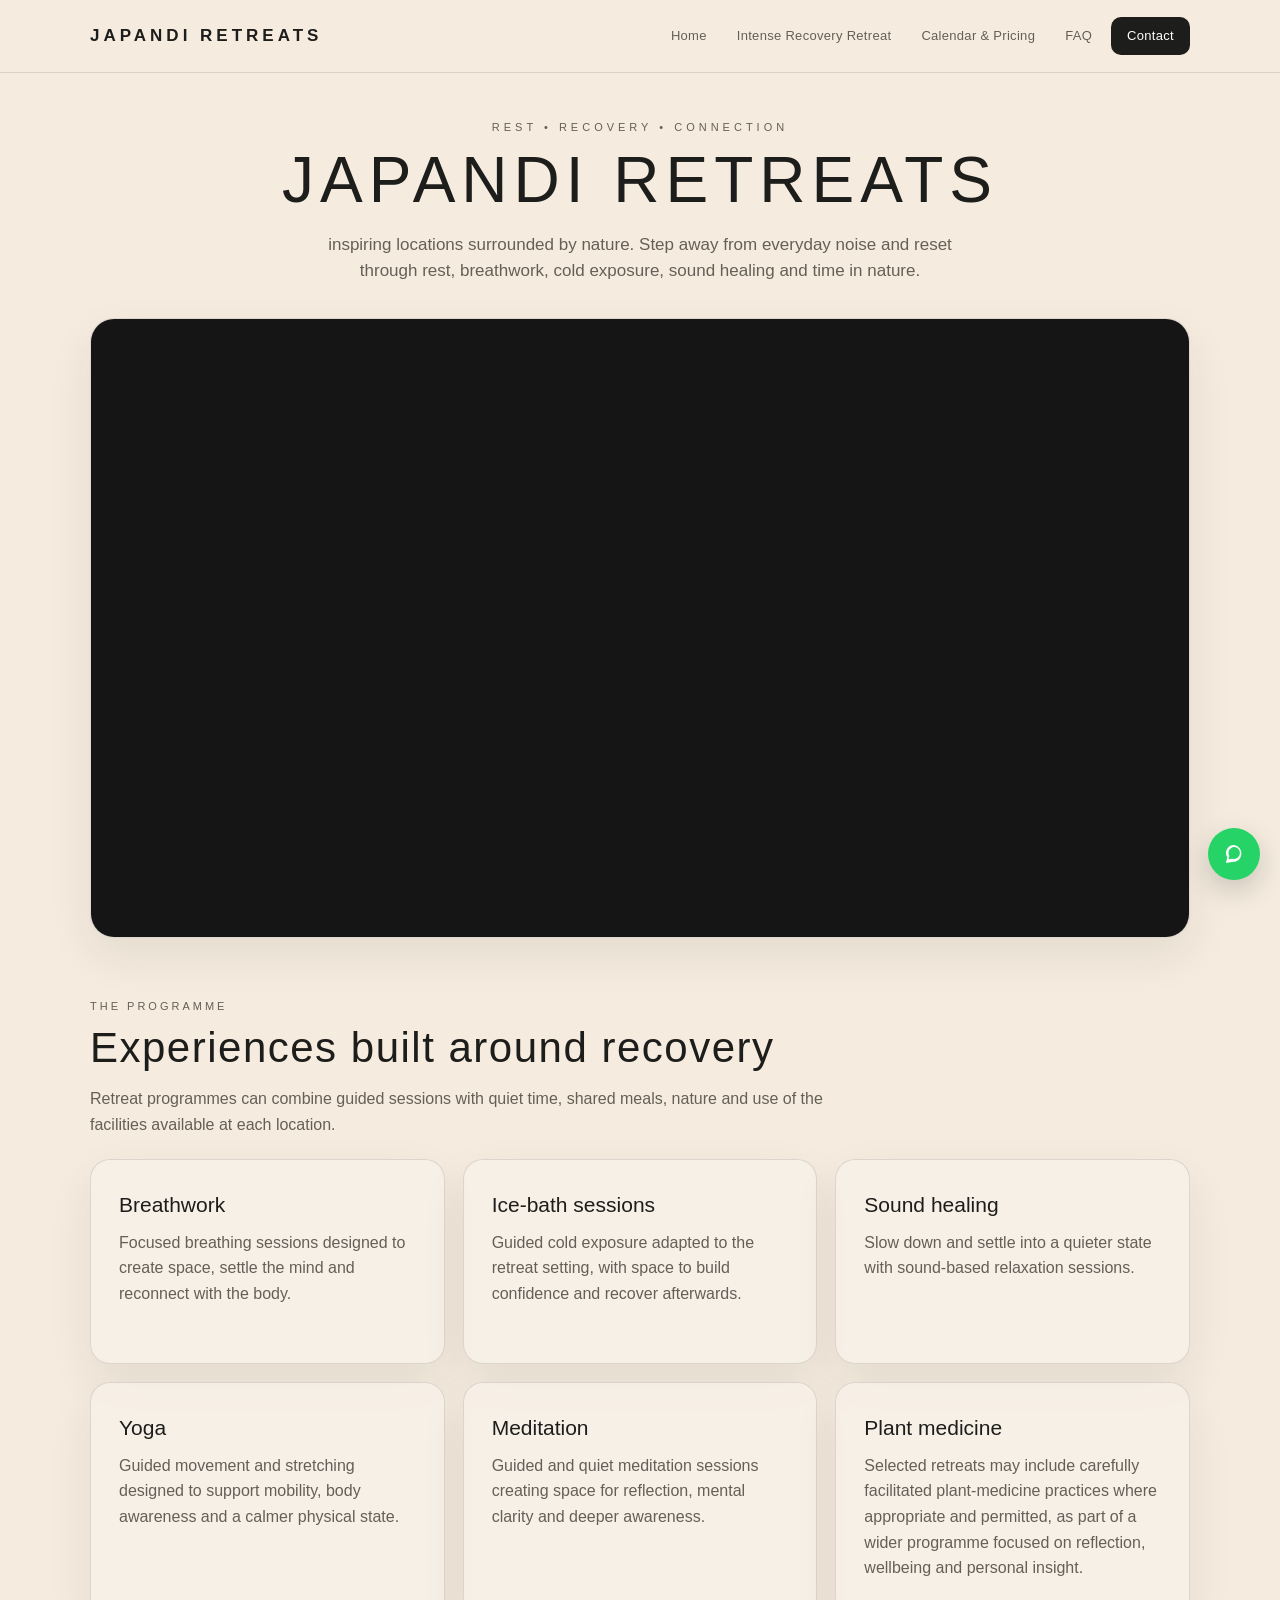
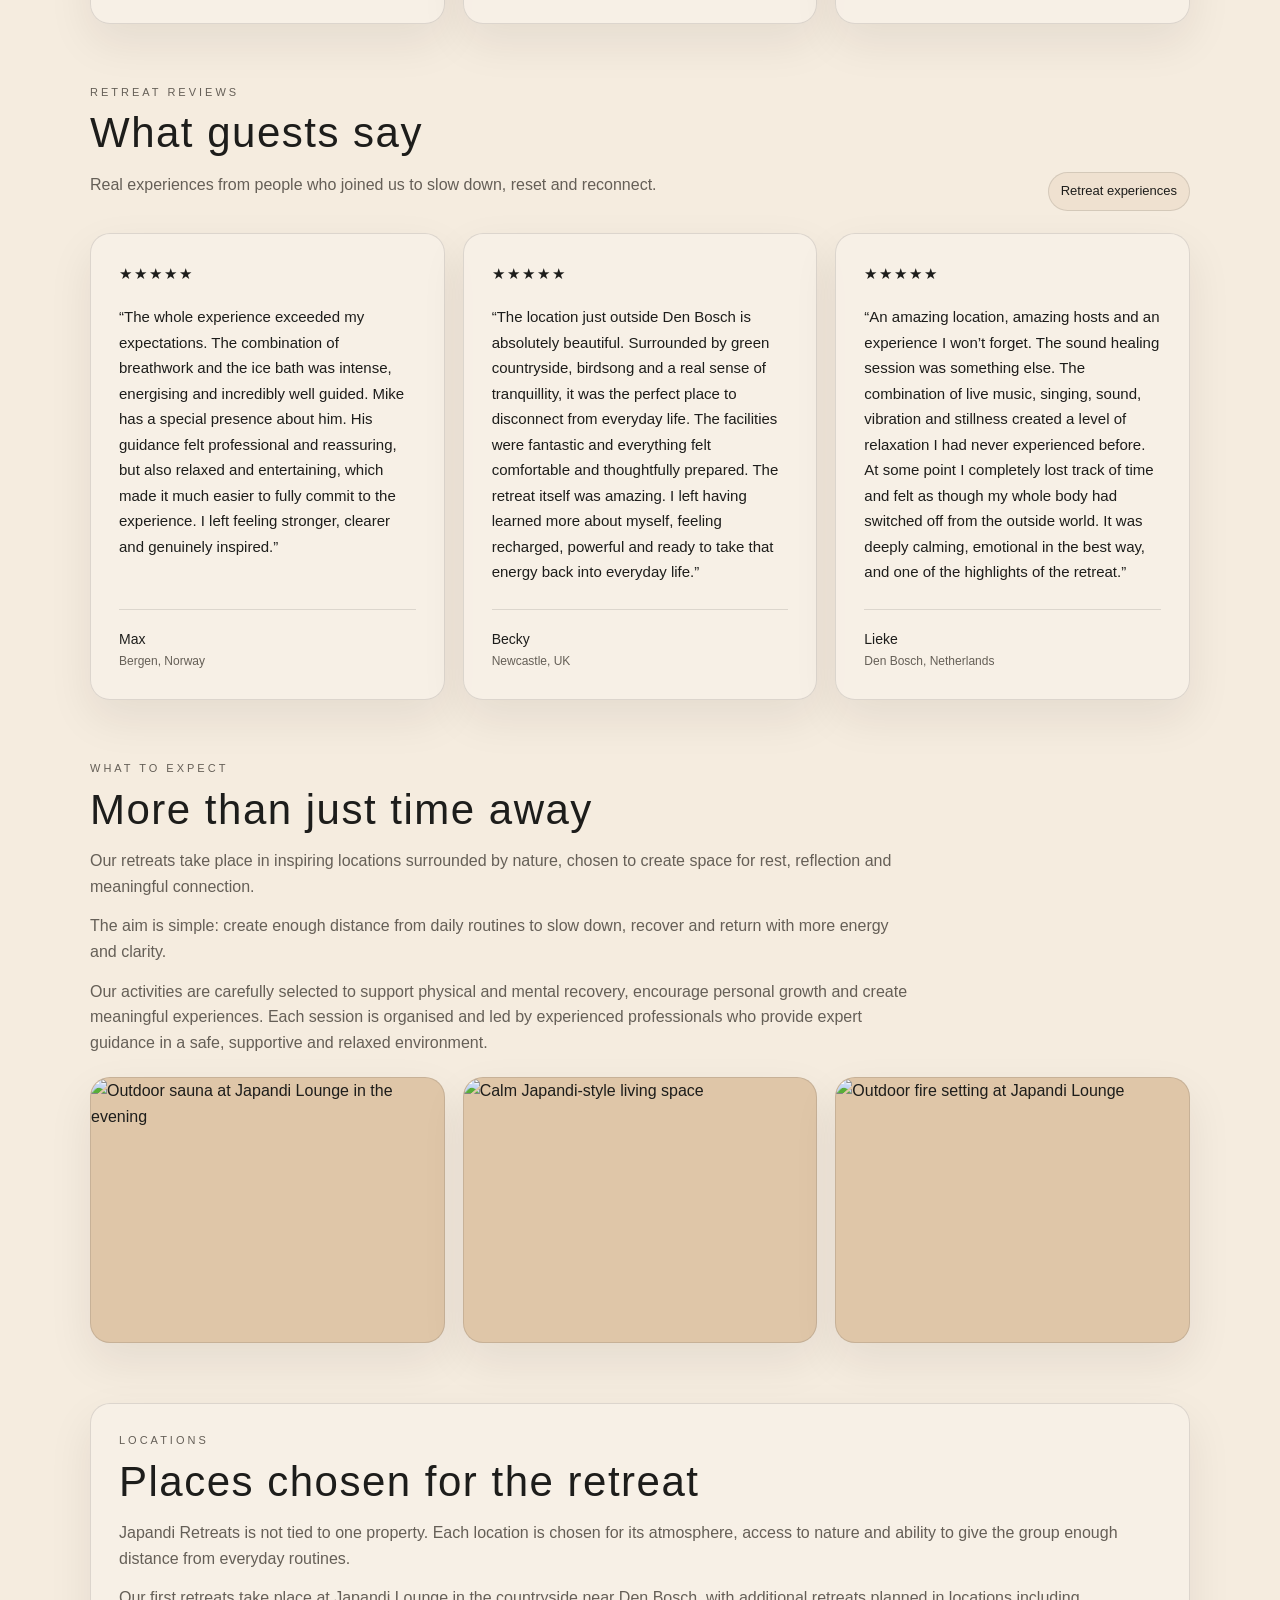
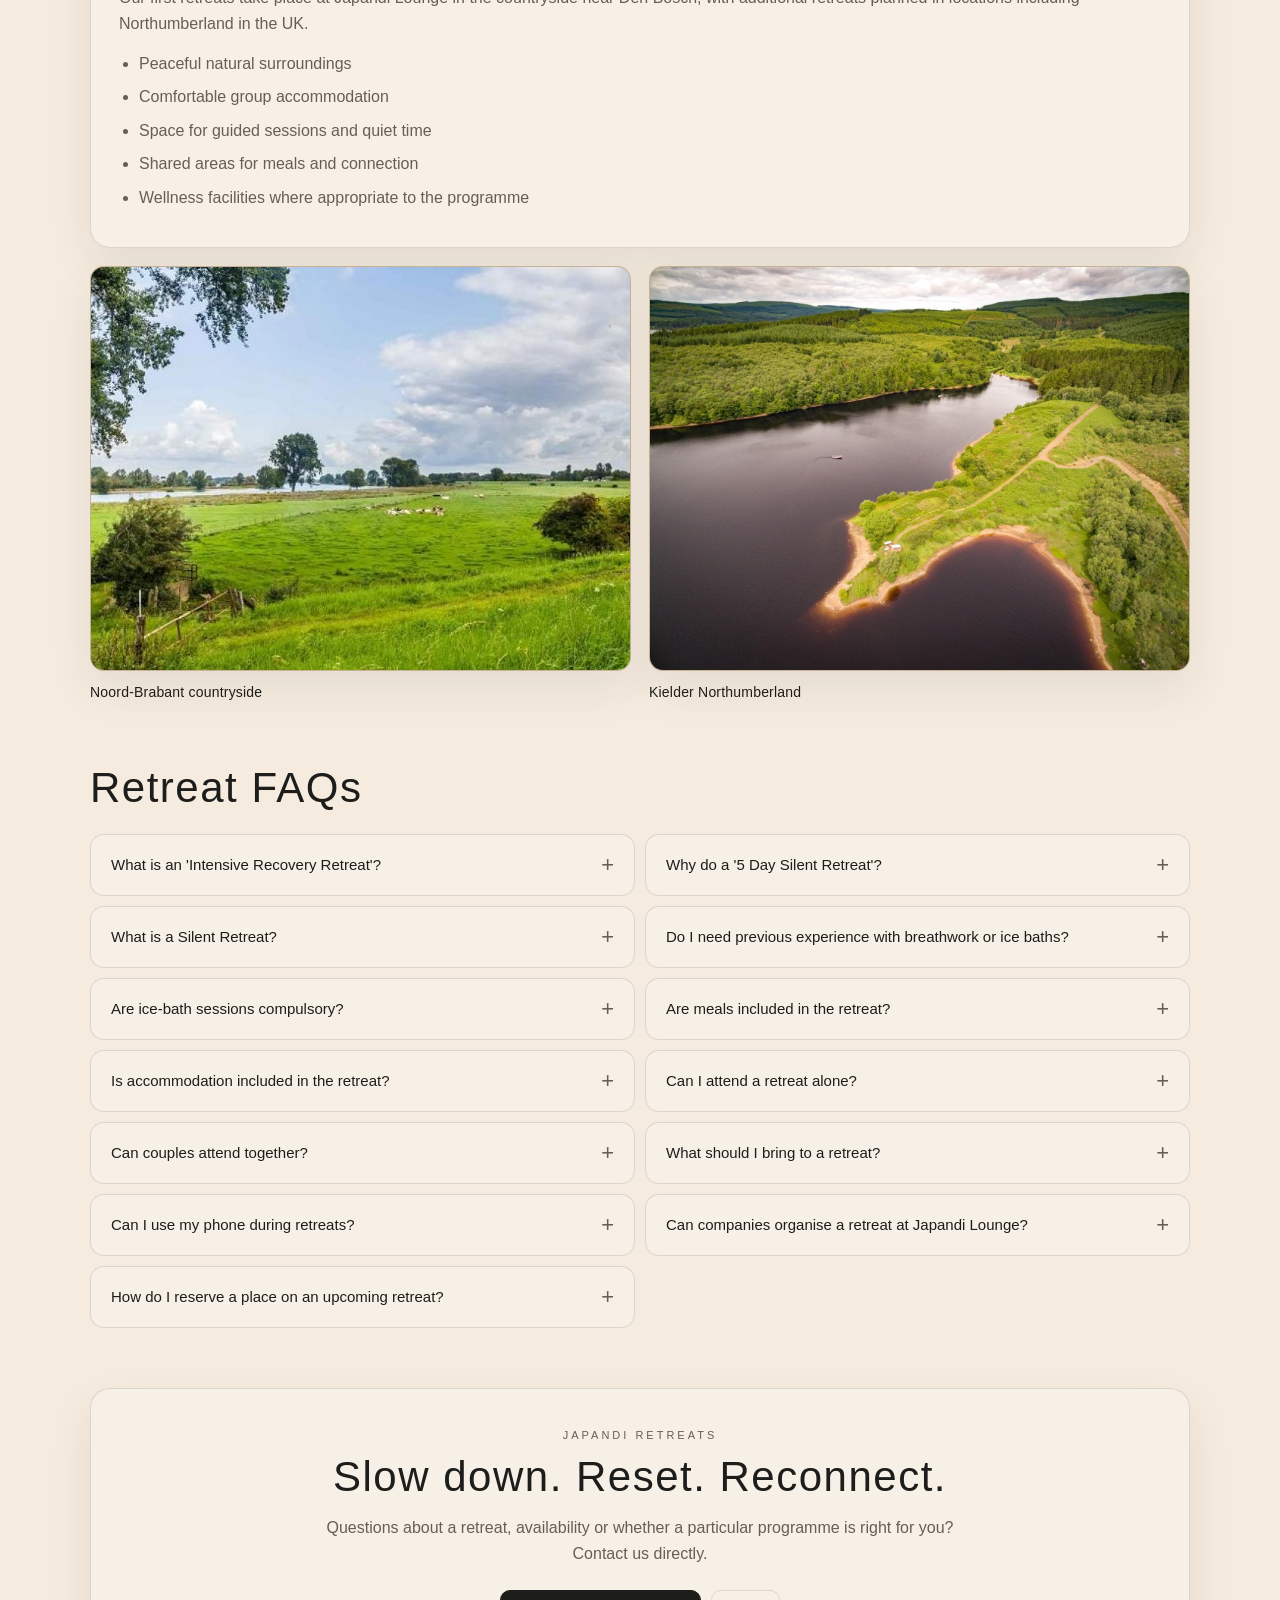
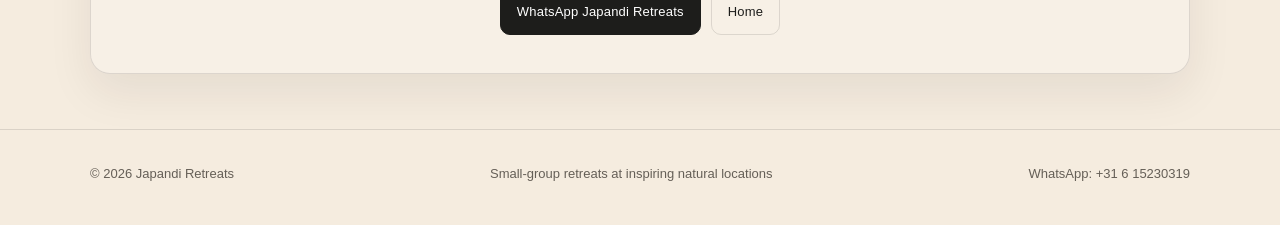
==== commit 40e41efc: "Update index.html" ====
--- a/index.html
+++ b/index.html
@@ -1144,175 +1144,124 @@
 
   </section>
 
-
-  <!-- UPCOMING RETREATS -->
+<!-- EXPERIENCES -->
 
   <section
-    id="dates"
+    id="information"
     class="section">
 
     <div class="container">
 
       <div class="sectionIntro">
 
-
+        <span class="sectionLabel">
+          The programme
+        </span>
 
         <h2>
-          Upcoming retreats
+          Experiences built around recovery
         </h2>
 
         <p>
-          Small groups, carefully chosen locations and enough time to properly
-          step away from everyday routines.
+          Retreat programmes can combine guided sessions with quiet time,
+          shared meals, nature and use of the facilities available at each location.
         </p>
 
       </div>
 
 
-      <div class="card datesCard">
-
-        <!-- RETREAT 1 -->
-        <div class="retreatRow">
-
-          <div class="date">
-            11–14 December 2026
-          </div>
-
-          <div class="retreatName">
-            Intensive Recovery Retreat
-          </div>
-
-          <div class="retreatMeta">
-            Japandi Lounge
-          </div>
-
-          <div class="retreatMeta duration">
-            3 nights / 4 days
-          </div>
-
-          <div class="retreatPrice">
-            €975
-          </div>
-
-          <div>
-            <span class="availability">
-              8/10 available
-            </span>
-          </div>
+      <div class="experienceGrid">
+
+
+        <div class="card experience">
+<h3>
+            Breathwork
+          </h3>
+
+          <p>
+            Focused breathing sessions designed to create space,
+            settle the mind and reconnect with the body.
+          </p>
 
         </div>
 
 
-        <!-- RETREAT 2 -->
-        <div class="retreatRow">
-
-          <div class="date">
-            12–15 February 2027
-          </div>
-
-          <div class="retreatName">
-            Intensive Recovery Retreat
-          </div>
-
-          <div class="retreatMeta">
-            Japandi Lounge
-          </div>
-
-          <div class="retreatMeta duration">
-            3 nights / 4 days
-          </div>
-
-          <div class="retreatPrice">
-            €975
-          </div>
-
-          <div>
-            <span class="availability">
-              10/10 available
-            </span>
-          </div>
+        <div class="card experience">
+<h3>
+            Ice-bath sessions
+          </h3>
+
+          <p>
+            Guided cold exposure adapted to the retreat setting,
+            with space to build confidence and recover afterwards.
+          </p>
 
         </div>
 
 
-        <!-- RETREAT 3 -->
-        <div class="retreatRow">
-
-          <div class="date">
-            19–22 March 2027
-          </div>
-
-          <div class="retreatName">
-            Intensive Recovery Retreat
-          </div>
-
-          <div class="retreatMeta">
-            Japandi Lounge
-          </div>
-
-          <div class="retreatMeta duration">
-            3 nights / 4 days
-          </div>
-
-          <div class="retreatPrice">
-            €975
-          </div>
-
-          <div>
-            <span class="availability">
-              10/10 available
-            </span>
-          </div>
+        <div class="card experience">
+<h3>
+            Sound healing
+          </h3>
+
+          <p>
+            Slow down and settle into a quieter state with
+            sound-based relaxation sessions.
+          </p>
 
         </div>
 
 
-        <!-- RETREAT 4 -->
-        <div class="retreatRow">
-
-          <div class="date">
-            6–10 June 2027
-          </div>
-
-          <div class="retreatName">
-            5 Day Silent Retreat
-          </div>
-
-          <div class="retreatMeta">
-            Northumberland, UK
-          </div>
-
-          <div class="retreatMeta duration">
-            4 nights / 5 days
-          </div>
-
-          <div class="retreatPrice">
-            €2,345
-          </div>
-
-          <div>
-            <span class="availability">
-              10/10 available
-            </span>
-          </div>
+        <div class="card experience">
+
+          <h3>
+            Yoga
+          </h3>
+
+          <p>
+            Guided movement and stretching designed to support mobility,
+            body awareness and a calmer physical state.
+          </p>
 
         </div>
 
+
+        <div class="card experience">
+
+          <h3>
+            Meditation
+          </h3>
+
+          <p>
+            Guided and quiet meditation sessions creating space for
+            reflection, mental clarity and deeper awareness.
+          </p>
+
+        </div>
+
+
+        <div class="card experience">
+
+          <h3>
+            Plant medicine
+          </h3>
+
+          <p>
+            Selected retreats may include carefully facilitated plant-medicine
+            practices where appropriate and permitted, as part of a wider
+            programme focused on reflection, wellbeing and personal insight.
+          </p>
+
+        </div>
+
+
       </div>
 
-      <p class="retreatDetailNote">
-        See <a href="/intense-recovery"><strong>Intense Recovery Retreat</strong></a> for the full programme,
-        accommodation details and introductions to the hosts leading that retreat.
-      </p>
-
     </div>
 
   </section>
 
-
-
-
-  <!-- RETREAT REVIEWS -->
+<!-- RETREAT REVIEWS -->
 
   <section
     id="reviews"
@@ -1443,123 +1392,6 @@
 
   </section>
 
-
-  <!-- EXPERIENCES -->
-
-  <section
-    id="information"
-    class="section">
-
-    <div class="container">
-
-      <div class="sectionIntro">
-
-        <span class="sectionLabel">
-          The programme
-        </span>
-
-        <h2>
-          Experiences built around recovery
-        </h2>
-
-        <p>
-          Retreat programmes can combine guided sessions with quiet time,
-          shared meals, nature and use of the facilities available at each location.
-        </p>
-
-      </div>
-
-
-      <div class="experienceGrid">
-
-
-        <div class="card experience">
-<h3>
-            Breathwork
-          </h3>
-
-          <p>
-            Focused breathing sessions designed to create space,
-            settle the mind and reconnect with the body.
-          </p>
-
-        </div>
-
-
-        <div class="card experience">
-<h3>
-            Ice-bath sessions
-          </h3>
-
-          <p>
-            Guided cold exposure adapted to the retreat setting,
-            with space to build confidence and recover afterwards.
-          </p>
-
-        </div>
-
-
-        <div class="card experience">
-<h3>
-            Sound healing
-          </h3>
-
-          <p>
-            Slow down and settle into a quieter state with
-            sound-based relaxation sessions.
-          </p>
-
-        </div>
-
-
-        <div class="card experience">
-
-          <h3>
-            Yoga
-          </h3>
-
-          <p>
-            Guided movement and stretching designed to support mobility,
-            body awareness and a calmer physical state.
-          </p>
-
-        </div>
-
-
-        <div class="card experience">
-
-          <h3>
-            Meditation
-          </h3>
-
-          <p>
-            Guided and quiet meditation sessions creating space for
-            reflection, mental clarity and deeper awareness.
-          </p>
-
-        </div>
-
-
-        <div class="card experience">
-
-          <h3>
-            Plant medicine
-          </h3>
-
-          <p>
-            Selected retreats may include carefully facilitated plant-medicine
-            practices where appropriate and permitted, as part of a wider
-            programme focused on reflection, wellbeing and personal insight.
-          </p>
-
-        </div>
-
-
-      </div>
-
-    </div>
-
-  </section>
 
 
   <!-- MORE THAN JUST TIME AWAY -->
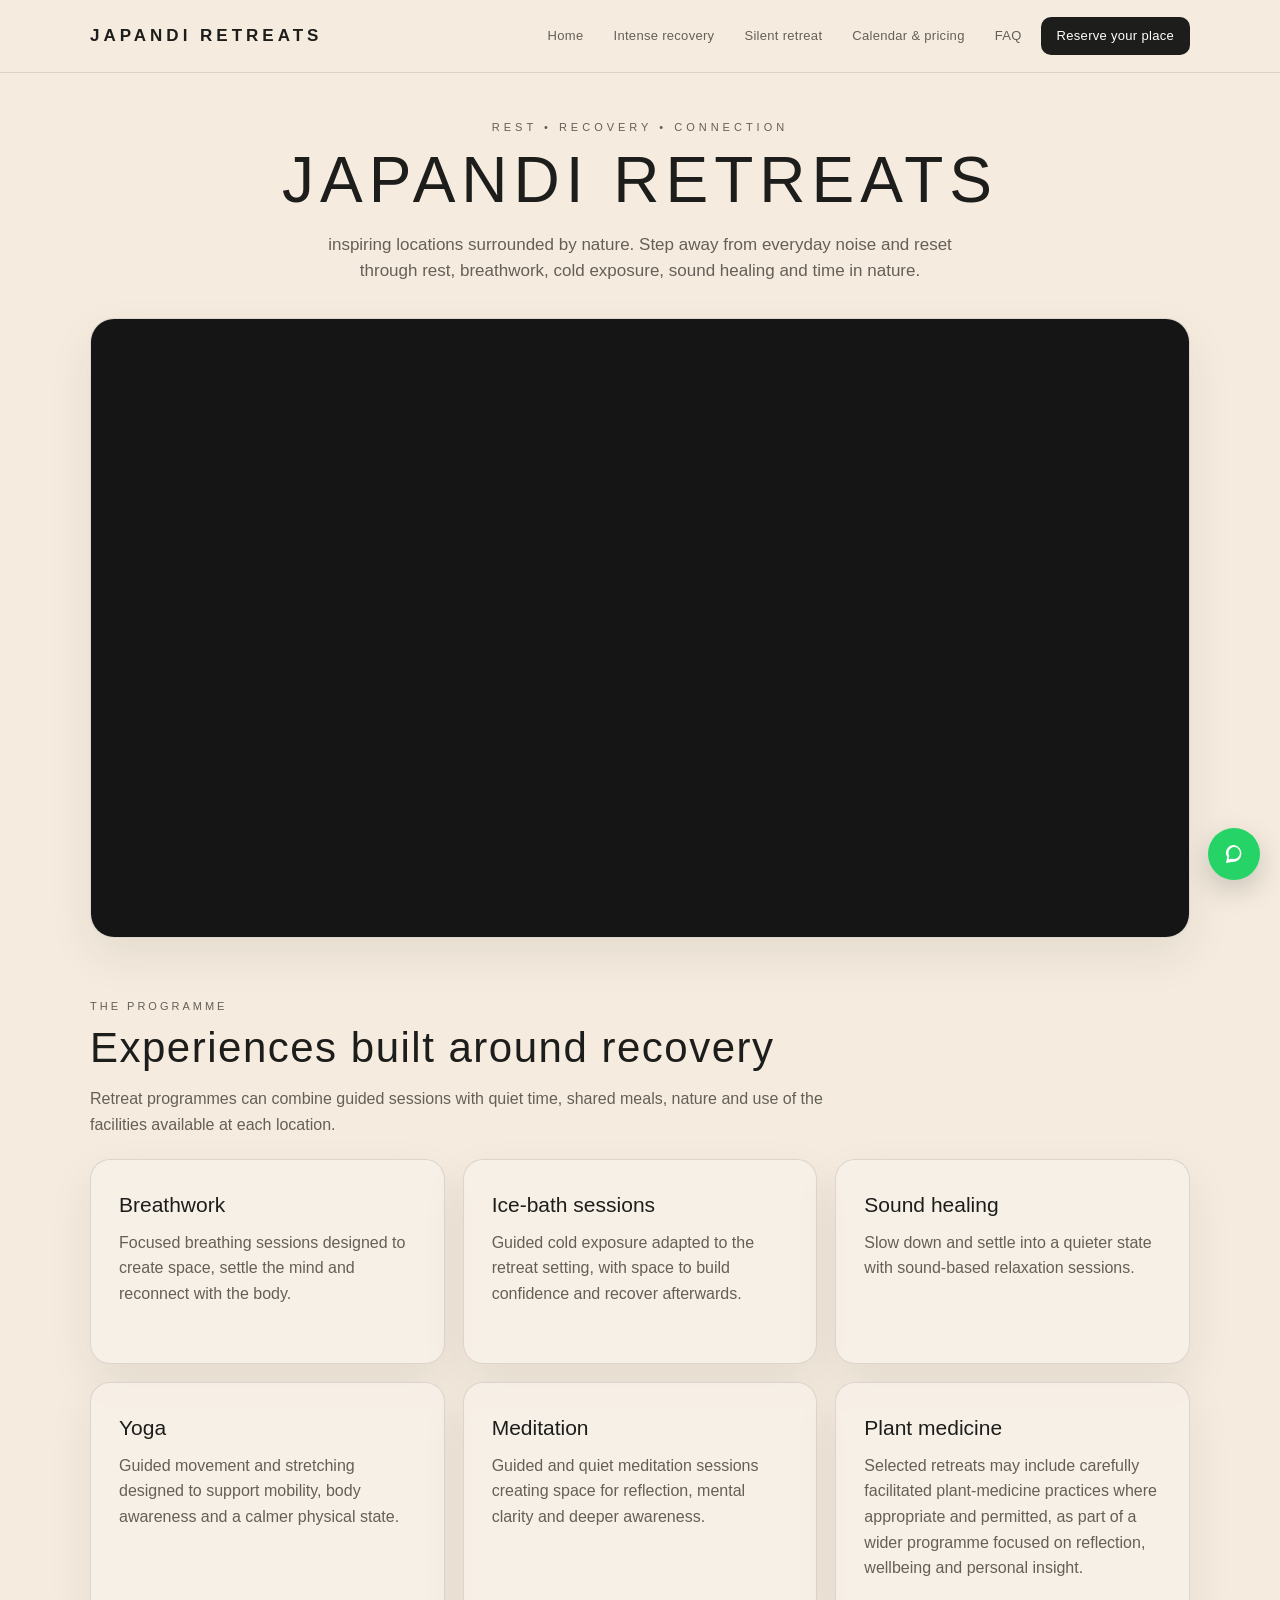
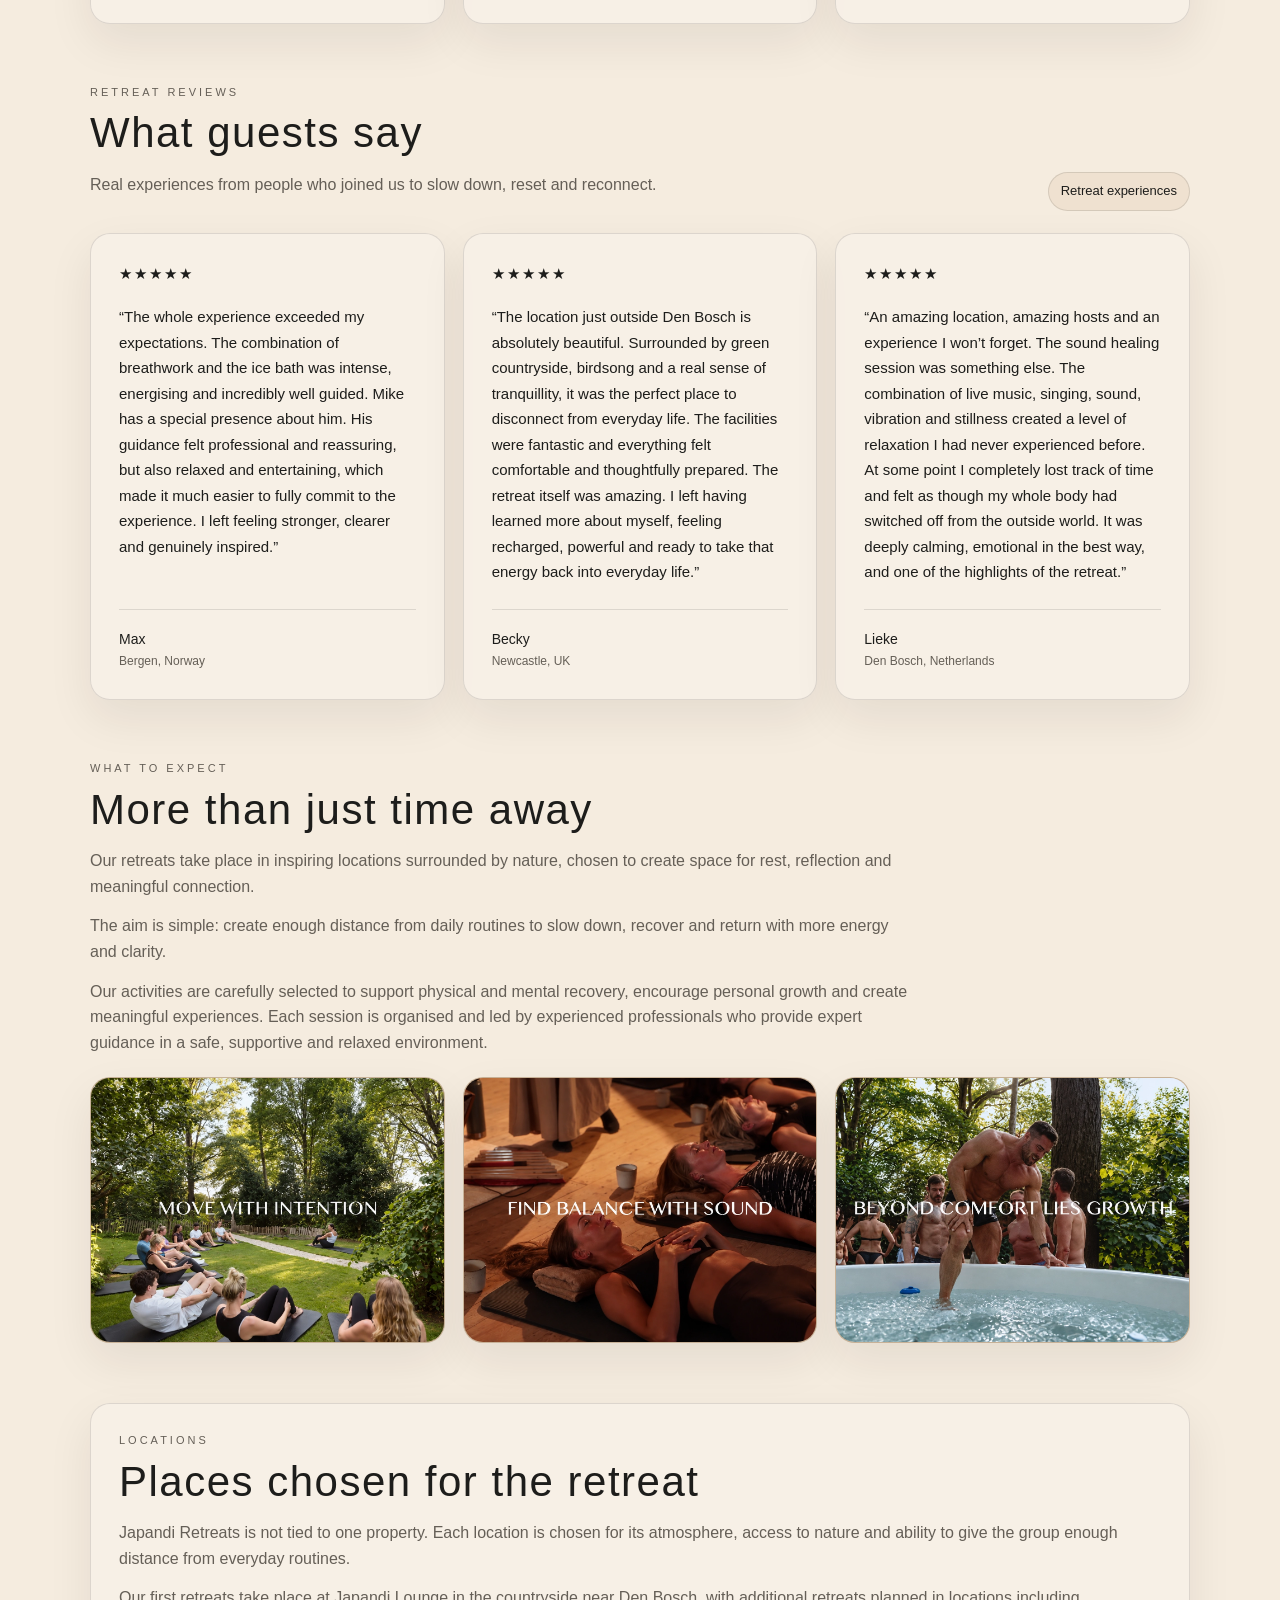
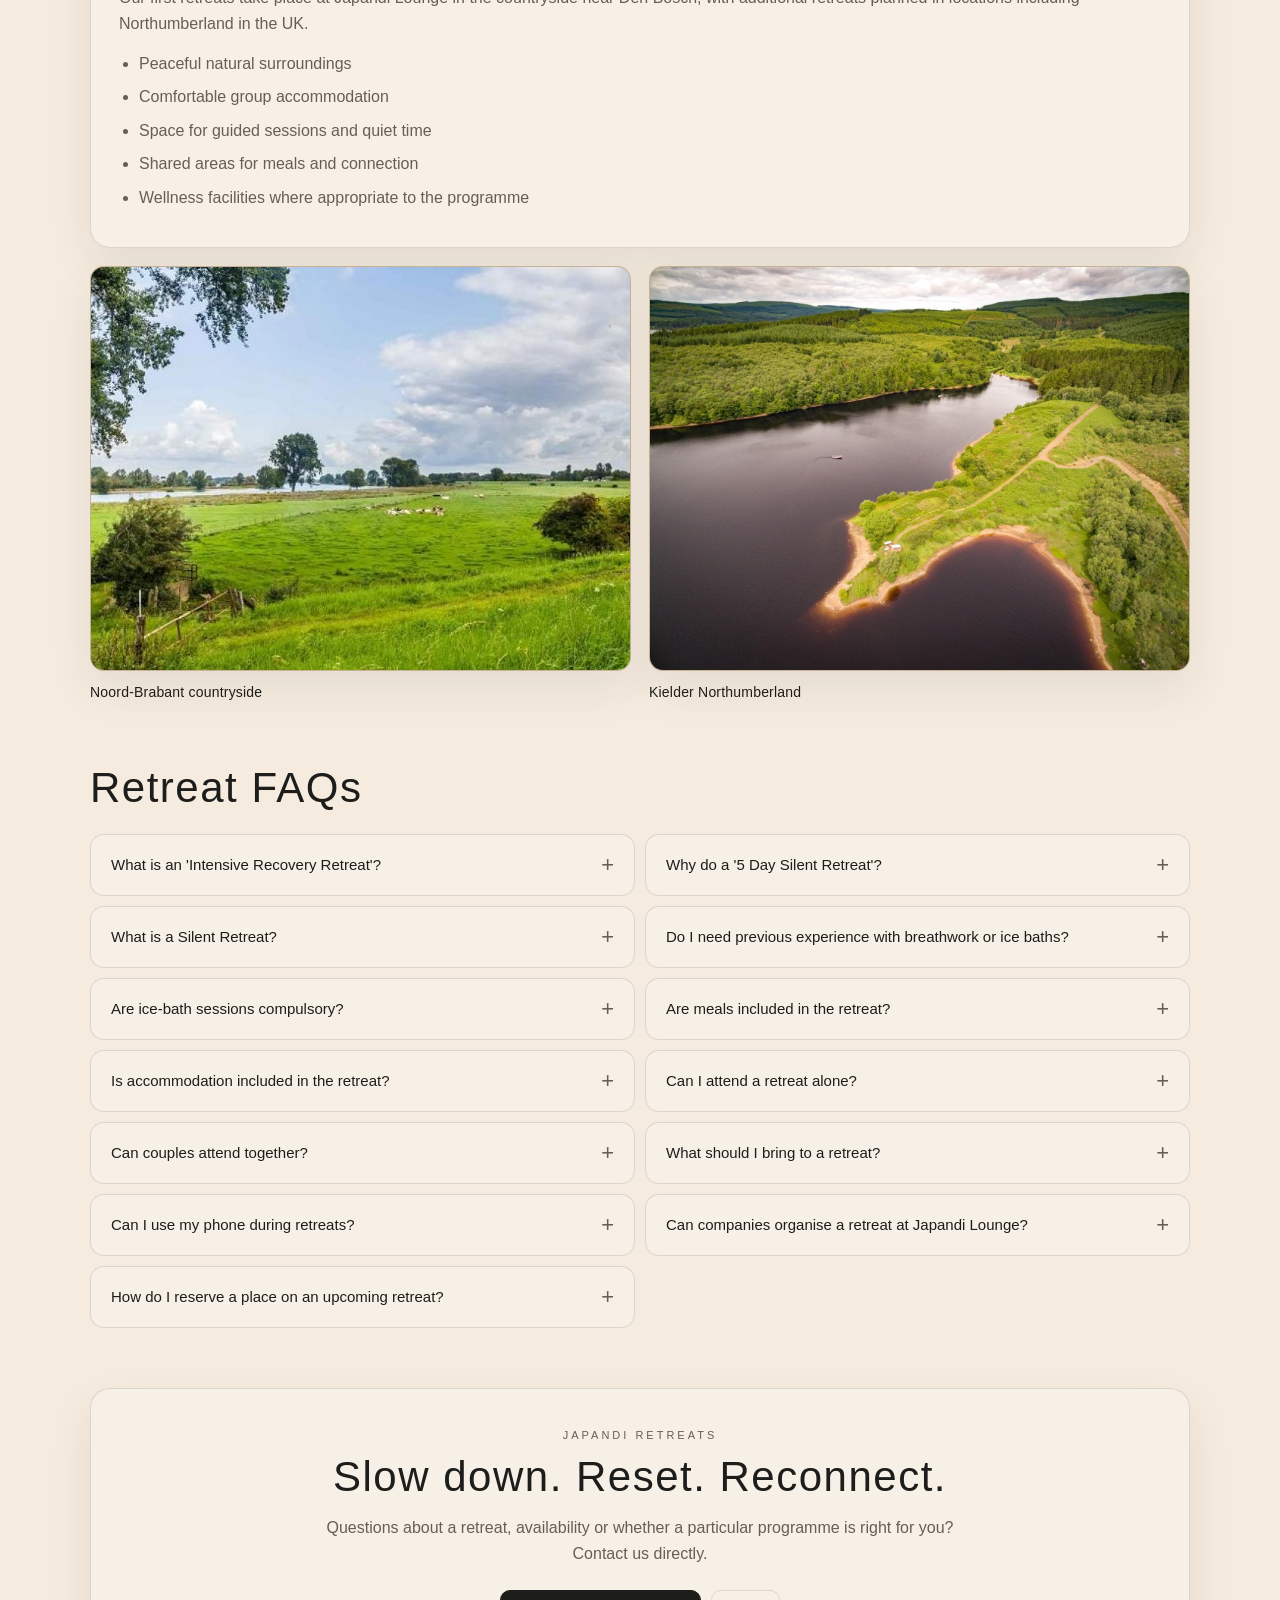
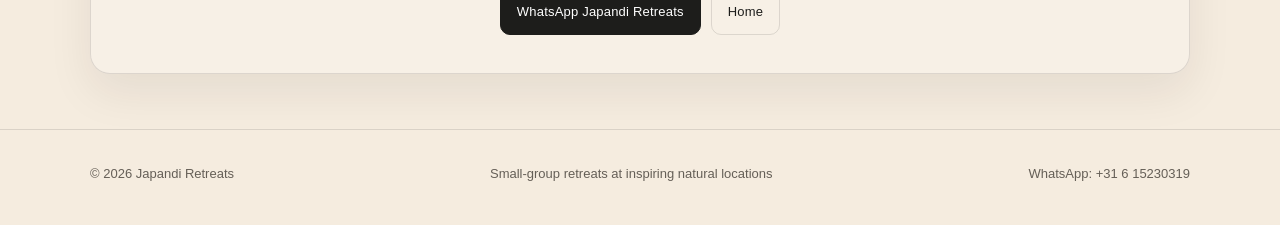
==== commit cd4ae501: "Update index.html for better HTML5 compliance Refactor HTML structure and improve formatting." ====
--- a/index.html
+++ b/index.html
@@ -1,38 +1,27 @@
-<!doctype html>
+<!DOCTYPE html>
+
 <html lang="en">
 <head>
-  <meta charset="utf-8">
-  <meta name="viewport" content="width=device-width,initial-scale=1">
-
-  <!-- Google tag (gtag.js) -->
-  <script async src="https://www.googletagmanager.com/gtag/js?id=G-TCPSZSL94Z"></script>
-  <script>
+<meta charset="utf-8"/>
+<meta content="width=device-width,initial-scale=1" name="viewport"/>
+<!-- Google tag (gtag.js) -->
+<script async="" src="https://www.googletagmanager.com/gtag/js?id=G-TCPSZSL94Z"></script>
+<script>
     window.dataLayer = window.dataLayer || [];
     function gtag(){dataLayer.push(arguments);}
     gtag('js', new Date());
     gtag('config', 'G-TCPSZSL94Z');
   </script>
-
-  <title>Japandi Retreats | Recovery Retreats</title>
-
-  <meta
-    name="description"
-    content="Small-group recovery retreats in inspiring natural locations with breathwork, ice baths, sound healing, wellness, silence and meaningful time away from everyday routines."
-  >
-
-  <meta name="robots" content="index, follow">
-  <link rel="canonical" href="https://japandiretreats.com/">
-
-  <meta property="og:title" content="Japandi Retreats">
-  <meta
-    property="og:description"
-    content="Small-group retreats at inspiring natural locations focused on rest, recovery, breathwork, cold exposure, sound healing and connection."
-  >
-  <meta property="og:type" content="website">
-  <meta property="og:url" content="https://japandiretreats.com/">
-  <meta property="og:image" content="https://japandiretreats.com/images/JL_GardenFire.jpeg">
-
-  <style>
+<title>Japandi Retreats | Recovery Retreats</title>
+<meta content="Small-group recovery retreats in inspiring natural locations with breathwork, ice baths, sound healing, wellness, silence and meaningful time away from everyday routines." name="description"/>
+<meta content="index, follow" name="robots"/>
+<link href="https://japandiretreats.com/" rel="canonical"/>
+<meta content="Japandi Retreats" property="og:title"/>
+<meta content="Small-group retreats at inspiring natural locations focused on rest, recovery, breathwork, cold exposure, sound healing and connection." property="og:description"/>
+<meta content="website" property="og:type"/>
+<meta content="https://japandiretreats.com/" property="og:url"/>
+<meta content="https://japandiretreats.com/images/JL_GardenFire.jpeg" property="og:image"/>
+<style>
     :root {
       --bg: #eee0cf;
       --bg-soft: #f5ecdf;
@@ -1042,745 +1031,457 @@
 
   </style>
 </head>
-
-
 <body>
-
-
 <header class="topbar">
-
-  <div class="container">
-
-    <nav class="nav">
-
-      <a class="brand" href="/">
+<div class="container">
+<nav class="nav">
+<a class="brand" href="/">
         Japandi Retreats
       </a>
-
-      <div class="navlinks">
-
-        <a href="/">
-          Home
-        </a>
-
-        <a href="/intense-recovery">
-          Intense Recovery Retreat
-        </a>
-
-        <a href="/calendar">
-          Calendar &amp; Pricing
-        </a>
-
-        <a href="/#faq">
-          FAQ
-        </a>
-
-        <a
-          href="/contact-form"
-          class="cta">
-          Contact
-        </a>
-
-      </div>
-
-    </nav>
-
-  </div>
-
+<div class="navlinks"><a href="/">Home</a><a href="/intense-recovery/">Intense recovery</a><a href="/intense-recovery/">Silent retreat</a><a href="/calendar/">Calendar &amp; pricing</a><a href="/#faq">FAQ</a><a class="cta" href="/calendar/#reserve">Reserve your place</a></div>
+</nav>
+</div>
 </header>
-
-
 <main>
-
-
-  <!-- INTRO -->
-
-  <section class="pageIntro">
-
-    <div class="container">
-
-      <span class="eyebrow">
+<!-- INTRO -->
+<section class="pageIntro">
+<div class="container">
+<span class="eyebrow">
         Rest • Recovery • Connection
       </span>
-
-      <h1 class="pageTitle">
+<h1 class="pageTitle">
         Japandi Retreats
       </h1>
-
-      <p class="pageLead">
+<p class="pageLead">
          inspiring locations surrounded by nature.
         Step away from everyday noise and reset through rest,
         breathwork, cold exposure, sound healing and time in nature.
       </p>
-
-    </div>
-
-  </section>
-
-
-  <!-- FULL RETREAT VIDEO -->
-
-  <section class="videoSection">
-
-    <div class="container">
-
-      <div class="videoCard">
-
-        <div class="videoWrap">
-
-          <iframe
-            src="https://player.mediadelivery.net/embed/735920/9675e9a1-c87f-4587-ab0f-efab24178d8b?autoplay=false&loop=false&muted=false&preload=true&responsive=true"
-            loading="lazy"
-            title="Japandi Retreats Film"
-            allow="accelerometer;gyroscope;autoplay;encrypted-media;picture-in-picture;fullscreen"
-            allowfullscreen>
-          </iframe>
-
-        </div>
-
-      </div>
-
-    </div>
-
-  </section>
-
+</div>
+</section>
+<!-- FULL RETREAT VIDEO -->
+<section class="videoSection">
+<div class="container">
+<div class="videoCard">
+<div class="videoWrap">
+<iframe allow="accelerometer;gyroscope;autoplay;encrypted-media;picture-in-picture;fullscreen" allowfullscreen="" loading="lazy" src="https://player.mediadelivery.net/embed/735920/9675e9a1-c87f-4587-ab0f-efab24178d8b?autoplay=false&amp;loop=false&amp;muted=false&amp;preload=true&amp;responsive=true" title="Japandi Retreats Film">
+</iframe>
+</div>
+</div>
+</div>
+</section>
 <!-- EXPERIENCES -->
-
-  <section
-    id="information"
-    class="section">
-
-    <div class="container">
-
-      <div class="sectionIntro">
-
-        <span class="sectionLabel">
+<section class="section" id="information">
+<div class="container">
+<div class="sectionIntro">
+<span class="sectionLabel">
           The programme
         </span>
-
-        <h2>
+<h2>
           Experiences built around recovery
         </h2>
-
-        <p>
+<p>
           Retreat programmes can combine guided sessions with quiet time,
           shared meals, nature and use of the facilities available at each location.
         </p>
-
-      </div>
-
-
-      <div class="experienceGrid">
-
-
-        <div class="card experience">
+</div>
+<div class="experienceGrid">
+<div class="card experience">
 <h3>
             Breathwork
           </h3>
-
-          <p>
+<p>
             Focused breathing sessions designed to create space,
             settle the mind and reconnect with the body.
           </p>
-
-        </div>
-
-
-        <div class="card experience">
+</div>
+<div class="card experience">
 <h3>
             Ice-bath sessions
           </h3>
-
-          <p>
+<p>
             Guided cold exposure adapted to the retreat setting,
             with space to build confidence and recover afterwards.
           </p>
-
-        </div>
-
-
-        <div class="card experience">
+</div>
+<div class="card experience">
 <h3>
             Sound healing
           </h3>
-
-          <p>
+<p>
             Slow down and settle into a quieter state with
             sound-based relaxation sessions.
           </p>
-
-        </div>
-
-
-        <div class="card experience">
-
-          <h3>
+</div>
+<div class="card experience">
+<h3>
             Yoga
           </h3>
-
-          <p>
+<p>
             Guided movement and stretching designed to support mobility,
             body awareness and a calmer physical state.
           </p>
-
-        </div>
-
-
-        <div class="card experience">
-
-          <h3>
+</div>
+<div class="card experience">
+<h3>
             Meditation
           </h3>
-
-          <p>
+<p>
             Guided and quiet meditation sessions creating space for
             reflection, mental clarity and deeper awareness.
           </p>
-
-        </div>
-
-
-        <div class="card experience">
-
-          <h3>
+</div>
+<div class="card experience">
+<h3>
             Plant medicine
           </h3>
-
-          <p>
+<p>
             Selected retreats may include carefully facilitated plant-medicine
             practices where appropriate and permitted, as part of a wider
             programme focused on reflection, wellbeing and personal insight.
           </p>
-
-        </div>
-
-
-      </div>
-
-    </div>
-
-  </section>
-
+</div>
+</div>
+</div>
+</section>
 <!-- RETREAT REVIEWS -->
-
-  <section
-    id="reviews"
-    class="section">
-
-    <div class="container">
-
-      <div class="reviewsHeader">
-
-        <div class="sectionIntro">
-
-          <span class="sectionLabel">
+<section class="section" id="reviews">
+<div class="container">
+<div class="reviewsHeader">
+<div class="sectionIntro">
+<span class="sectionLabel">
             Retreat reviews
           </span>
-
-          <h2>
+<h2>
             What guests say
           </h2>
-
-          <p>
+<p>
             Real experiences from people who joined us to slow down,
             reset and reconnect.
           </p>
-
-        </div>
-
-        <div class="reviewTrust">
+</div>
+<div class="reviewTrust">
           Retreat experiences
         </div>
-
-      </div>
-
-      <div class="reviewsGrid">
-
-        <article class="card reviewCard">
-
-          <div>
-
-            <div
-              class="reviewStars"
-              aria-label="5 out of 5 stars">
+</div>
+<div class="reviewsGrid">
+<article class="card reviewCard">
+<div>
+<div aria-label="5 out of 5 stars" class="reviewStars">
               ★★★★★
             </div>
-
-            <p class="reviewQuote">
+<p class="reviewQuote">
               “The whole experience exceeded my expectations. The combination of breathwork and the ice bath was intense, energising and incredibly well guided. Mike has a special presence about him. His guidance felt professional and reassuring, but also relaxed and entertaining, which made it much easier to fully commit to the experience. I left feeling stronger, clearer and genuinely inspired.”
             </p>
-
-          </div>
-
-          <div class="reviewMeta">
-
-            <span class="reviewName">
+</div>
+<div class="reviewMeta">
+<span class="reviewName">
               Max
             </span>
-
-            <span class="reviewDate">
+<span class="reviewDate">
               Bergen, Norway
             </span>
-
-          </div>
-
-        </article>
-
-        <article class="card reviewCard">
-
-          <div>
-
-            <div
-              class="reviewStars"
-              aria-label="5 out of 5 stars">
+</div>
+</article>
+<article class="card reviewCard">
+<div>
+<div aria-label="5 out of 5 stars" class="reviewStars">
               ★★★★★
             </div>
-
-            <p class="reviewQuote">
+<p class="reviewQuote">
               “The location just outside Den Bosch is absolutely beautiful. Surrounded by green countryside, birdsong and a real sense of tranquillity, it was the perfect place to disconnect from everyday life. The facilities were fantastic and everything felt comfortable and thoughtfully prepared. The retreat itself was amazing. I left having learned more about myself, feeling recharged, powerful and ready to take that energy back into everyday life.”
             </p>
-
-          </div>
-
-          <div class="reviewMeta">
-
-            <span class="reviewName">
+</div>
+<div class="reviewMeta">
+<span class="reviewName">
               Becky
             </span>
-
-            <span class="reviewDate">
+<span class="reviewDate">
               Newcastle, UK
             </span>
-
-          </div>
-
-        </article>
-
-        <article class="card reviewCard">
-
-          <div>
-
-            <div
-              class="reviewStars"
-              aria-label="5 out of 5 stars">
+</div>
+</article>
+<article class="card reviewCard">
+<div>
+<div aria-label="5 out of 5 stars" class="reviewStars">
               ★★★★★
             </div>
-
-            <p class="reviewQuote">
+<p class="reviewQuote">
               “An amazing location, amazing hosts and an experience I won’t forget. The sound healing session was something else. The combination of live music, singing, sound, vibration and stillness created a level of relaxation I had never experienced before. At some point I completely lost track of time and felt as though my whole body had switched off from the outside world. It was deeply calming, emotional in the best way, and one of the highlights of the retreat.”
             </p>
-
-          </div>
-
-          <div class="reviewMeta">
-
-            <span class="reviewName">
+</div>
+<div class="reviewMeta">
+<span class="reviewName">
               Lieke
             </span>
-
-            <span class="reviewDate">
+<span class="reviewDate">
               Den Bosch, Netherlands
             </span>
-
-          </div>
-
-        </article>
-
-      </div>
-
-    </div>
-
-  </section>
-
-
-
-  <!-- MORE THAN JUST TIME AWAY -->
-
-  <section class="section">
-
-    <div class="container">
-
-      <div class="recoveryIntro">
-
-        <span class="sectionLabel">
+</div>
+</article>
+</div>
+</div>
+</section>
+<!-- MORE THAN JUST TIME AWAY -->
+<section class="section">
+<div class="container">
+<div class="recoveryIntro">
+<span class="sectionLabel">
           What to expect
         </span>
-
-        <h2>
+<h2>
           More than just time away
         </h2>
-
-        <p>
+<p>
           Our retreats take place in inspiring locations surrounded by nature,
           chosen to create space for rest, reflection and meaningful connection.
         </p>
-
-        <p>
+<p>
           The aim is simple: create enough distance from daily routines
           to slow down, recover and return with more energy and clarity.
         </p>
-
-        <p>
+<p>
           Our activities are carefully selected to support physical and mental
           recovery, encourage personal growth and create meaningful experiences.
           Each session is organised and led by experienced professionals who
           provide expert guidance in a safe, supportive and relaxed environment.
         </p>
-
-      </div>
-
-
-      <div class="recoveryPhotos">
-
-        <div class="recoveryPhoto">
-          <img
-            src="images/JL_GardenSaunaEve.jpeg"
-            alt="Outdoor sauna at Japandi Lounge in the evening"
-            loading="lazy">
-        </div>
-
-        <div class="recoveryPhoto">
-          <img
-            src="images/JL_LivingroomStudy.jpeg"
-            alt="Calm Japandi-style living space"
-            loading="lazy">
-        </div>
-
-        <div class="recoveryPhoto">
-          <img
-            src="images/JL_GardenFire.jpeg"
-            alt="Outdoor fire setting at Japandi Lounge"
-            loading="lazy">
-        </div>
-
-      </div>
-
-    </div>
-
-  </section>
-
-
-  <!-- LOCATIONS -->
-
-  <section
-    id="locations"
-    class="section">
-
-    <div class="container">
-
-      <div class="card locationCard">
-
-        <span class="sectionLabel">
+</div>
+<div class="recoveryPhotos">
+<div class="recoveryPhoto">
+<img alt="Retreat action photo 1" loading="lazy" src="images/retreat-text 1.webp"/>
+</div>
+<div class="recoveryPhoto">
+<img alt="Retreat action photo 2" loading="lazy" src="images/retreat-text 2.webp"/>
+</div>
+<div class="recoveryPhoto">
+<img alt="Retreat action photo 3" loading="lazy" src="images/retreat-text 3.webp"/>
+</div>
+</div>
+</div>
+</section>
+<!-- LOCATIONS -->
+<section class="section" id="locations">
+<div class="container">
+<div class="card locationCard">
+<span class="sectionLabel">
           Locations
         </span>
-
-        <h2>
+<h2>
           Places chosen for the retreat
         </h2>
-
-        <p>
+<p>
           Japandi Retreats is not tied to one property. Each location is chosen
           for its atmosphere, access to nature and ability to give the group
           enough distance from everyday routines.
         </p>
-
-        <p>
+<p>
           Our first retreats take place at Japandi Lounge in the countryside
           near Den Bosch, with additional retreats planned in locations
           including Northumberland in the UK.
         </p>
-
-        <ul class="list">
-          <li>Peaceful natural surroundings</li>
-          <li>Comfortable group accommodation</li>
-          <li>Space for guided sessions and quiet time</li>
-          <li>Shared areas for meals and connection</li>
-          <li>Wellness facilities where appropriate to the programme</li>
-        </ul>
-
-      </div>
-
-
-      <div class="locationGallery">
-
-        <div class="locationItem">
-          <div class="locationPhoto">
-            <img
-              src="images/brabant.webp"
-              alt="Noord-Brabant countryside retreat location"
-              loading="lazy">
-          </div>
-          <span class="locationLabel">
+<ul class="list">
+<li>Peaceful natural surroundings</li>
+<li>Comfortable group accommodation</li>
+<li>Space for guided sessions and quiet time</li>
+<li>Shared areas for meals and connection</li>
+<li>Wellness facilities where appropriate to the programme</li>
+</ul>
+</div>
+<div class="locationGallery">
+<div class="locationItem">
+<div class="locationPhoto">
+<img alt="Noord-Brabant countryside retreat location" loading="lazy" src="images/brabant.webp"/>
+</div>
+<span class="locationLabel">
             Noord-Brabant countryside
           </span>
-        </div>
-
-        <div class="locationItem">
-          <div class="locationPhoto">
-            <img
-              src="images/kielder.webp"
-              alt="Kielder, Northumberland retreat location"
-              loading="lazy">
-          </div>
-          <span class="locationLabel">
+</div>
+<div class="locationItem">
+<div class="locationPhoto">
+<img alt="Kielder, Northumberland retreat location" loading="lazy" src="images/kielder.webp"/>
+</div>
+<span class="locationLabel">
             Kielder Northumberland
           </span>
-        </div>
-
-      </div>
-
-    </div>
-
-  </section>
-
-  <!-- RETREAT FAQ -->
-
-  <section
-    id="faq"
-    class="section">
-
-    <div class="container">
-
-      <div class="sectionIntro">
-
-        <h2>
+</div>
+</div>
+</div>
+</section>
+<!-- RETREAT FAQ -->
+<section class="section" id="faq">
+<div class="container">
+<div class="sectionIntro">
+<h2>
           Retreat FAQs
         </h2>
-
-      </div>
-
-      <div class="faqList">
-
-        <details class="faqItem">
-          <summary>What is an 'Intensive Recovery Retreat'?</summary>
-          <div class="faqAnswer">
-            <p>
+</div>
+<div class="faqList">
+<details class="faqItem">
+<summary>What is an 'Intensive Recovery Retreat'?</summary>
+<div class="faqAnswer">
+<p>
               The Intensive Recovery Retreat is a small-group experience designed to help you step away from everyday routines, screens and constant stimulation, creating space for physical and mental recovery.
             </p>
-            <p>
+<p>
               The programme can include breathwork, cold exposure, sound healing, movement, wellness, silence, shared meals and journaling. A fire ceremony offers a symbolic moment to let go of what you no longer want to carry with you, while leaving plenty of time simply to slow down and reconnect.
             </p>
-          </div>
-        </details>
-
-        <details class="faqItem">
-          <summary>Why do a '5 Day Silent Retreat'?</summary>
-          <div class="faqAnswer">
-            <p>
+</div>
+</details>
+<details class="faqItem">
+<summary>Why do a '5 Day Silent Retreat'?</summary>
+<div class="faqAnswer">
+<p>
               A silent retreat gives you the rare opportunity to step away from the noise, demands and constant stimulation of everyday life. By removing familiar distractions, you create space to slow down, reflect and become more aware of your thoughts, emotions and habits. The silence allows for deeper meditation, greater mental clarity and a chance to break away from automatic patterns. It is time to reconnect with yourself, process what has been occupying your mind and return to everyday life with a clearer sense of what matters.
             </p>
-          </div>
-        </details>
-
-        <details class="faqItem">
-          <summary>What is a Silent Retreat?</summary>
-          <div class="faqAnswer">
-            <p>
+</div>
+</details>
+<details class="faqItem">
+<summary>What is a Silent Retreat?</summary>
+<div class="faqAnswer">
+<p>
               A silent retreat is an extended period in which participants refrain from everyday conversation and spend much of their time in silence. This creates a calm environment for meditation, reflection and guided activities without the usual social distractions. Our planned silent retreat is a five-day experience. Full programme details will be published when dates are confirmed.
             </p>
-          </div>
-        </details>
-
-        <details class="faqItem">
-          <summary>Do I need previous experience with breathwork or ice baths?</summary>
-          <div class="faqAnswer">
-            <p>
+</div>
+</details>
+<details class="faqItem">
+<summary>Do I need previous experience with breathwork or ice baths?</summary>
+<div class="faqAnswer">
+<p>
               No previous experience is necessary. Sessions are intended to be guided and accessible to people joining for the first time as well as those with previous experience.
             </p>
-          </div>
-        </details>
-
-        <details class="faqItem">
-          <summary>Are ice-bath sessions compulsory?</summary>
-          <div class="faqAnswer">
-            <p>
+</div>
+</details>
+<details class="faqItem">
+<summary>Are ice-bath sessions compulsory?</summary>
+<div class="faqAnswer">
+<p>
               No. None of our activities are compulsory. While we encourage participants to take part, there is always space to step back, rest and listen to what feels right for you.
             </p>
-          </div>
-        </details>
-
-        <details class="faqItem">
-          <summary>Are meals included in the retreat?</summary>
-          <div class="faqAnswer">
-            <p>
+</div>
+</details>
+<details class="faqItem">
+<summary>Are meals included in the retreat?</summary>
+<div class="faqAnswer">
+<p>
               Meals are intended to form an important part of the retreat experience, with time to eat and connect together. The exact meals and catering included will be stated with each retreat.
             </p>
-          </div>
-        </details>
-
-        <details class="faqItem">
-          <summary>Is accommodation included in the retreat?</summary>
-          <div class="faqAnswer">
-            <p>
+</div>
+</details>
+<details class="faqItem">
+<summary>Is accommodation included in the retreat?</summary>
+<div class="faqAnswer">
+<p>
               Yes. Accommodation, meals, tourist tax and use of all facilities... it's included in the price.
             </p>
-          </div>
-        </details>
-
-        <details class="faqItem">
-          <summary>Can I attend a retreat alone?</summary>
-          <div class="faqAnswer">
-            <p>
+</div>
+</details>
+<details class="faqItem">
+<summary>Can I attend a retreat alone?</summary>
+<div class="faqAnswer">
+<p>
               Yes. You do not need to come as part of a group. Our organised retreats are designed for individual participants to join together, creating space to meet like-minded people and form new, meaningful connections along the way.
             </p>
-          </div>
-        </details>
-
-        <details class="faqItem">
-          <summary>Can couples attend together?</summary>
-          <div class="faqAnswer">
-            <p>
+</div>
+</details>
+<details class="faqItem">
+<summary>Can couples attend together?</summary>
+<div class="faqAnswer">
+<p>
               Yes, subject to availability. Contact us if you would like to attend as a couple and we can explain the sleeping arrangements for the retreat.
             </p>
-          </div>
-        </details>
-
-        <details class="faqItem">
-          <summary>What should I bring to a retreat?</summary>
-          <div class="faqAnswer">
-            <p>
+</div>
+</details>
+<details class="faqItem">
+<summary>What should I bring to a retreat?</summary>
+<div class="faqAnswer">
+<p>
               A detailed packing list will be provided before each retreat. Comfortable clothing, swimwear and clothing suitable for spending time outdoors will generally be useful.
             </p>
-          </div>
-        </details>
-
-        <details class="faqItem">
-          <summary>Can I use my phone during retreats?</summary>
-          <div class="faqAnswer">
-            <p>
+</div>
+</details>
+<details class="faqItem">
+<summary>Can I use my phone during retreats?</summary>
+<div class="faqAnswer">
+<p>
               Yes, although we strongly encourage participants to switch their phones to silent and leave them packed away during the retreat. Disconnecting from outside distractions is an important part of the experience, giving you the space to fully embrace the silence, be present and focus inward.
             </p>
-            <p>
+<p>
               Tip: If the temptation to check your phone becomes too much, we also have a central location where we can keep it safe for you until you are ready to have it back.
             </p>
-          </div>
-        </details>
-
-        <details class="faqItem">
-          <summary>Can companies organise a retreat at Japandi Lounge?</summary>
-          <div class="faqAnswer">
-            <p>
+</div>
+</details>
+<details class="faqItem">
+<summary>Can companies organise a retreat at Japandi Lounge?</summary>
+<div class="faqAnswer">
+<p>
               Yes. The property can also be suitable for small corporate retreats, team sessions and off-sites where the aim is to step away from the usual working environment.
             </p>
-            <p>
+<p>
               Contact us with the size of your team and what you would like to achieve from the retreat.
             </p>
-          </div>
-        </details>
-
-        <details class="faqItem">
-          <summary>How do I reserve a place on an upcoming retreat?</summary>
-          <div class="faqAnswer">
-            <p>
+</div>
+</details>
+<details class="faqItem">
+<summary>How do I reserve a place on an upcoming retreat?</summary>
+<div class="faqAnswer">
+<p>
               Contact Japandi Retreats through WhatsApp and mention the retreat you are interested in. We will confirm availability, pricing and the next steps for reserving your place.
             </p>
-          </div>
-        </details>
-
-      </div>
-
-    </div>
-
-  </section>
-
-
-  <!-- FINAL CTA -->
-
-  <section class="section">
-
-    <div class="container">
-
-      <div class="card finalCta">
-
-        <span class="sectionLabel">
+</div>
+</details>
+</div>
+</div>
+</section>
+<!-- FINAL CTA -->
+<section class="section">
+<div class="container">
+<div class="card finalCta">
+<span class="sectionLabel">
           Japandi Retreats
         </span>
-
-        <h2>
+<h2>
           Slow down. Reset. Reconnect.
         </h2>
-
-        <p>
+<p>
           Questions about a retreat, availability or whether a particular
           programme is right for you? Contact us directly.
         </p>
-
-        <div class="ctaRow">
-
-          <a
-            class="btn primary"
-            href="https://wa.me/31615230319"
-            target="_blank"
-            rel="noopener">
+<div class="ctaRow">
+<a class="btn primary" href="https://wa.me/31615230319" rel="noopener" target="_blank">
             WhatsApp Japandi Retreats
           </a>
-
-          <a
-            class="btn"
-            href="/">
+<a class="btn" href="/">
             Home
           </a>
-
-        </div>
-
-      </div>
-
-    </div>
-
-  </section>
-
-
+</div>
+</div>
+</div>
+</section>
 </main>
-
-
-<a
-  class="whatsapp-float"
-  href="https://wa.me/31615230319"
-  target="_blank"
-  rel="noopener"
-  aria-label="Contact Japandi Retreats on WhatsApp"
-  title="WhatsApp">
-  <svg
-    viewBox="0 0 24 24"
-    width="24"
-    height="24"
-    aria-hidden="true"
-    focusable="false">
-    <path
-      fill="currentColor"
-      d="M12 3a8 8 0 0 0-6.8 12.2L4 21l5.9-1.1A8 8 0 1 0 12 3Zm0 2a6 6 0 1 1-1.6 11.8l-.4-.1-3.4.6.7-3.3-.2-.4A6 6 0 0 1 12 5Z"/>
-  </svg>
+<a aria-label="Contact Japandi Retreats on WhatsApp" class="whatsapp-float" href="https://wa.me/31615230319" rel="noopener" target="_blank" title="WhatsApp">
+<svg aria-hidden="true" focusable="false" height="24" viewbox="0 0 24 24" width="24">
+<path d="M12 3a8 8 0 0 0-6.8 12.2L4 21l5.9-1.1A8 8 0 1 0 12 3Zm0 2a6 6 0 1 1-1.6 11.8l-.4-.1-3.4.6.7-3.3-.2-.4A6 6 0 0 1 12 5Z" fill="currentColor"></path>
+</svg>
 </a>
-
-
 <footer class="footer">
-
-  <div class="container">
-
-    <div class="footerInner">
-
-      <div>
+<div class="container">
+<div class="footerInner">
+<div>
         © <span id="y"></span> Japandi Retreats
       </div>
-
-      <div>
+<div>
         Small-group retreats at inspiring natural locations
       </div>
-
-      <div>
+<div>
         WhatsApp:
         <a href="https://wa.me/31615230319">
           +31 6 15230319
         </a>
-      </div>
-
-    </div>
-
-  </div>
-
+</div>
+</div>
+</div>
 </footer>
-
-
 <script>
   document.getElementById("y").textContent =
     new Date().getFullYear();
@@ -1797,7 +1498,5 @@
     });
   });
 </script>
-
-
 </body>
 </html>
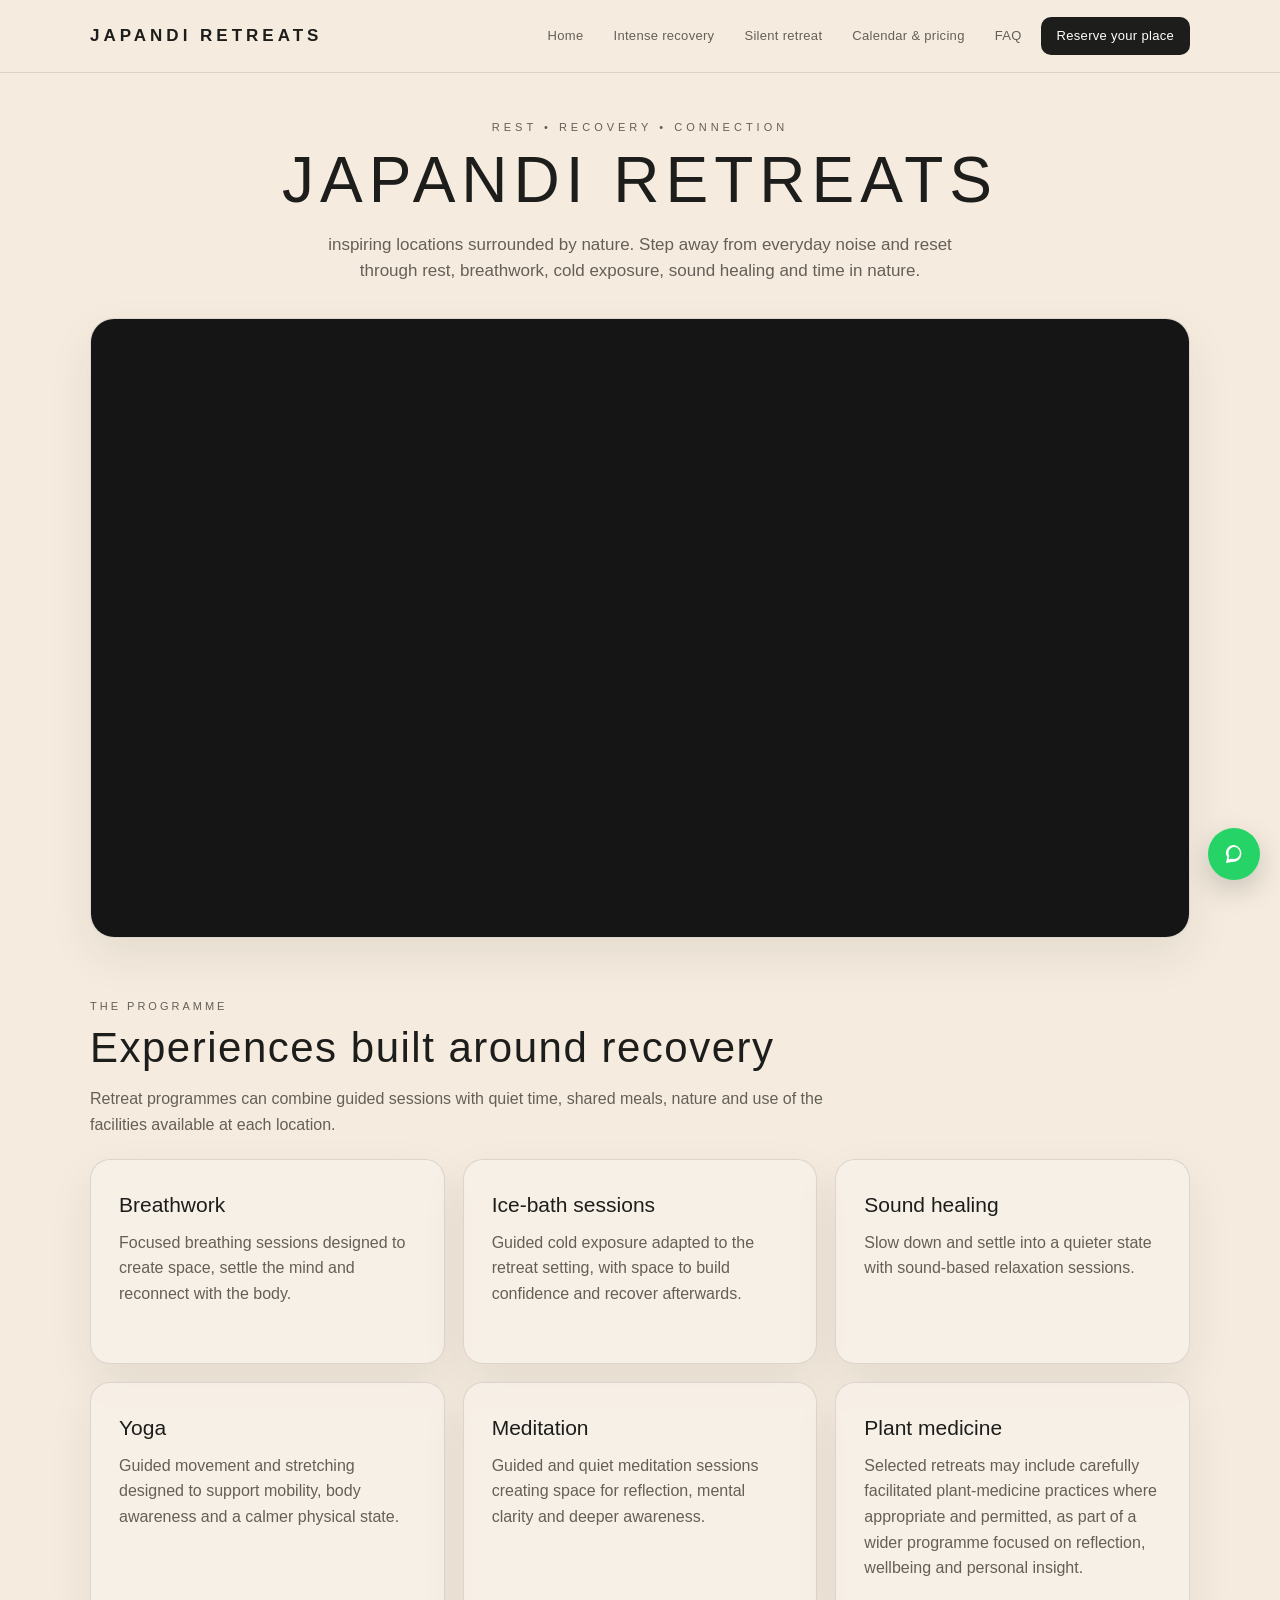
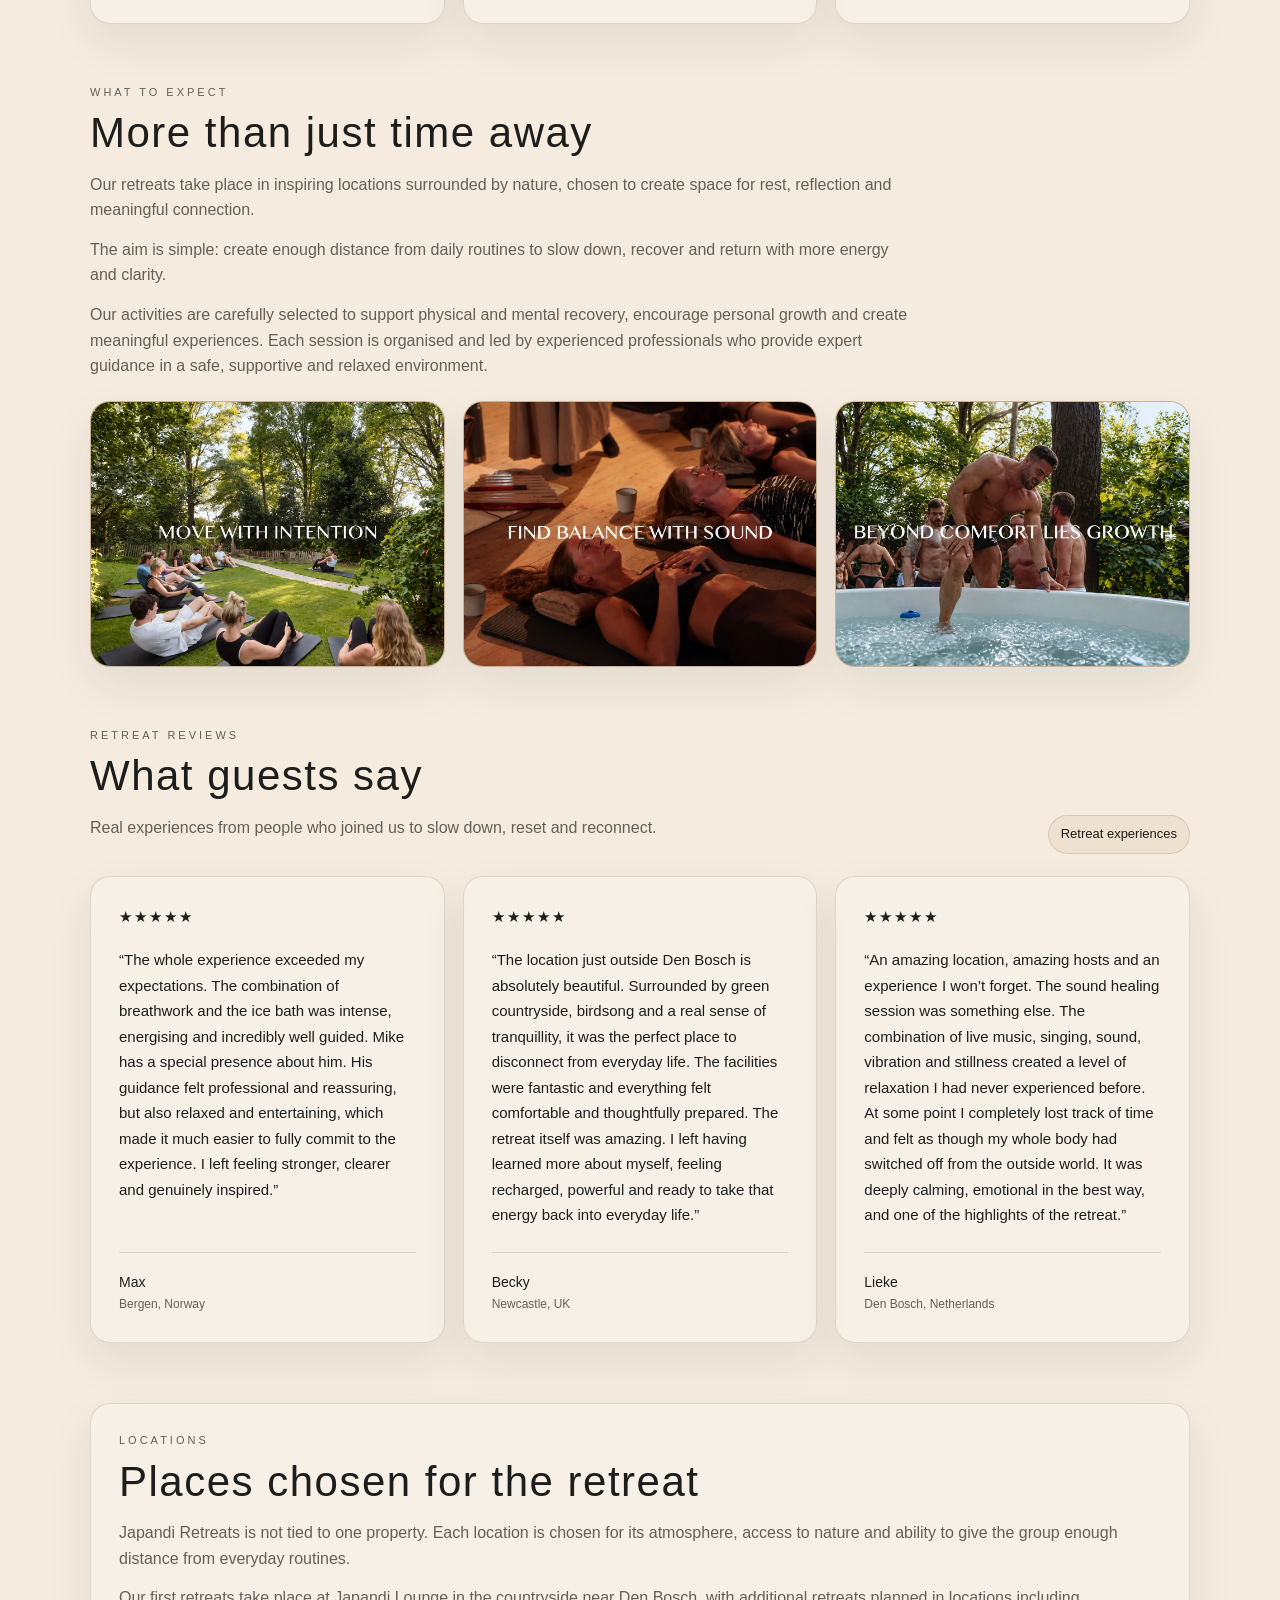
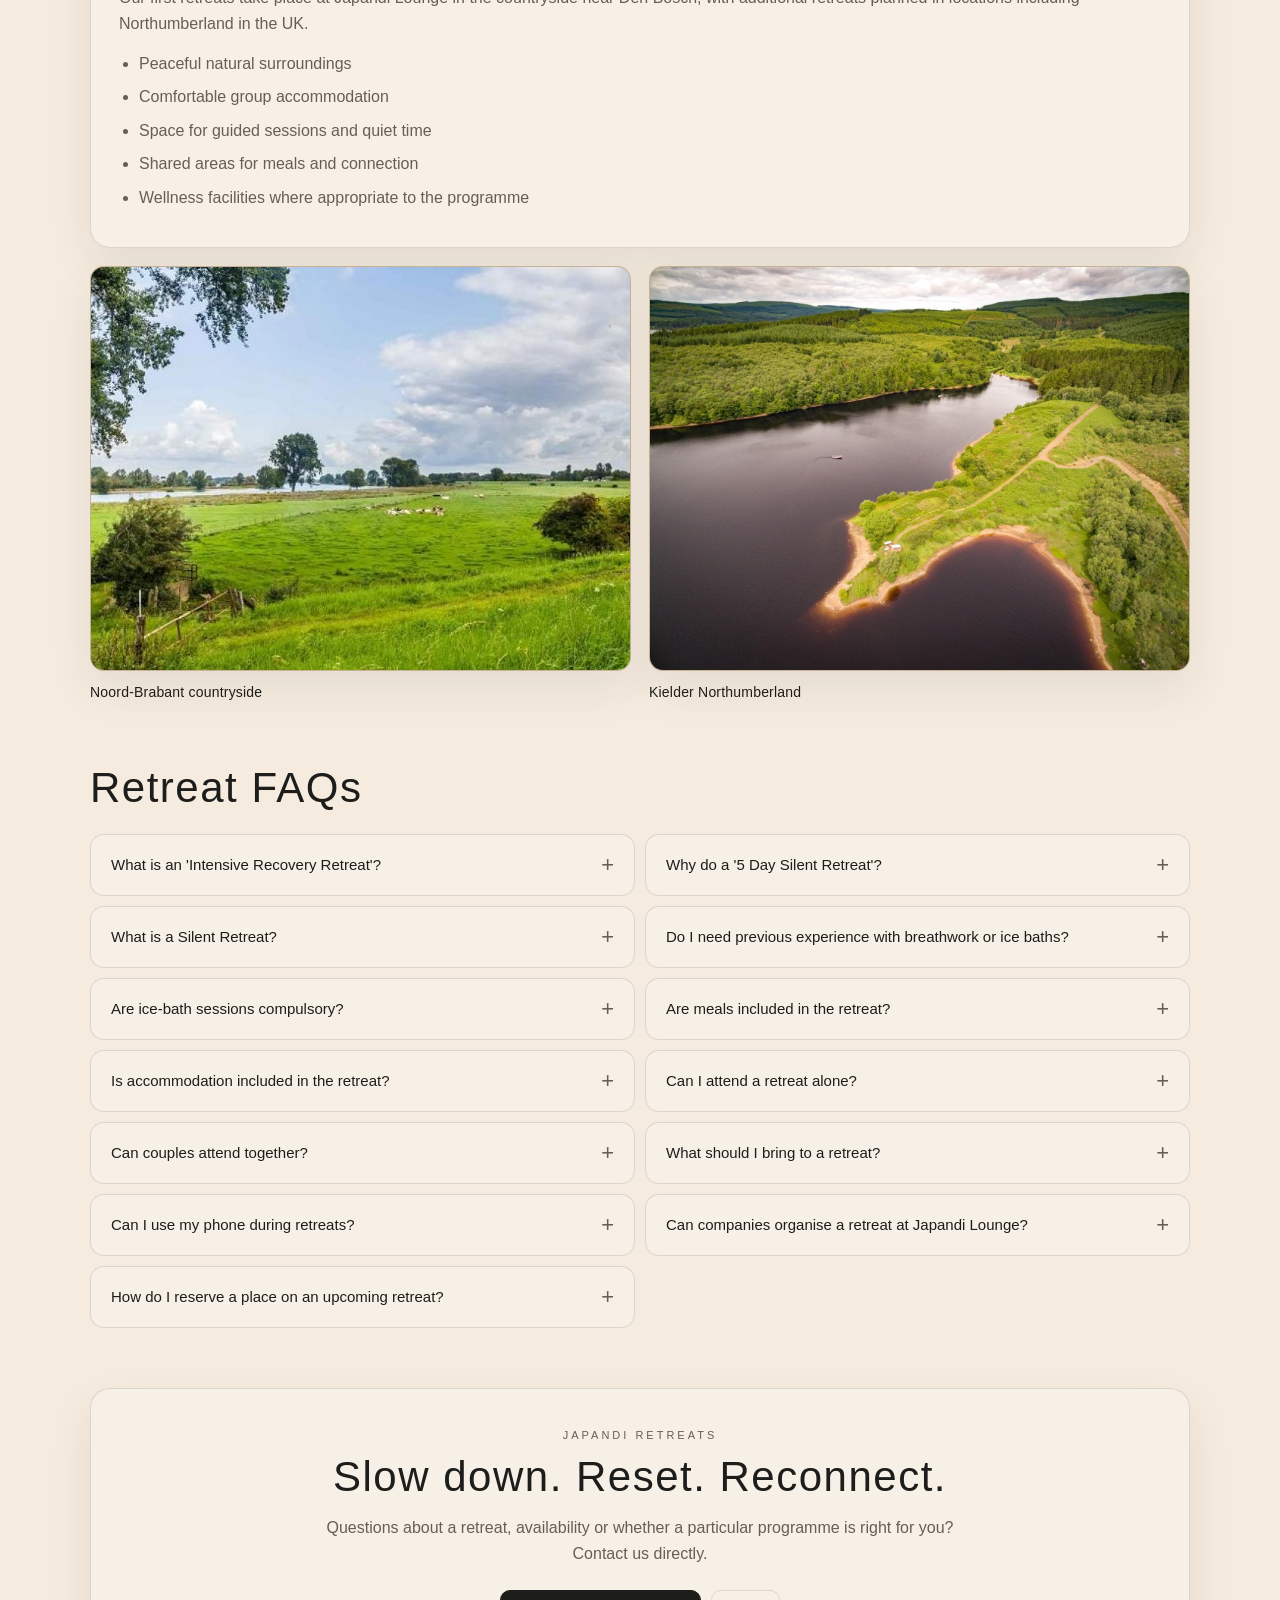
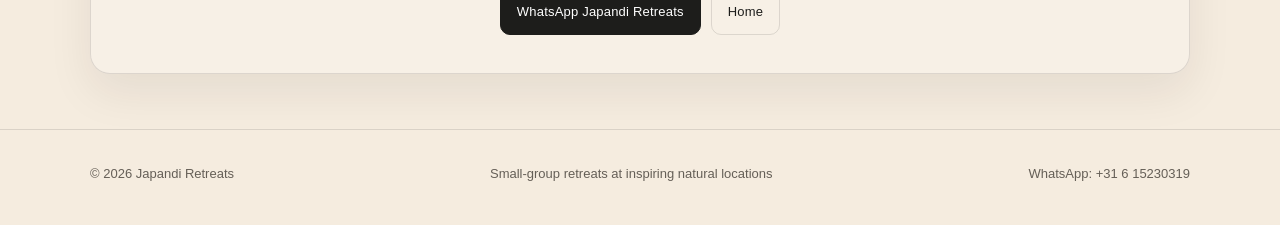
==== commit ff9d13d7: "Add retreat reviews section to index.html" ====
--- a/index.html
+++ b/index.html
@@ -1145,6 +1145,44 @@
 </div>
 </section>
 <!-- RETREAT REVIEWS -->
+<section class="section">
+<div class="container">
+<div class="recoveryIntro">
+<span class="sectionLabel">
+          What to expect
+        </span>
+<h2>
+          More than just time away
+        </h2>
+<p>
+          Our retreats take place in inspiring locations surrounded by nature,
+          chosen to create space for rest, reflection and meaningful connection.
+        </p>
+<p>
+          The aim is simple: create enough distance from daily routines
+          to slow down, recover and return with more energy and clarity.
+        </p>
+<p>
+          Our activities are carefully selected to support physical and mental
+          recovery, encourage personal growth and create meaningful experiences.
+          Each session is organised and led by experienced professionals who
+          provide expert guidance in a safe, supportive and relaxed environment.
+        </p>
+</div>
+<div class="recoveryPhotos">
+<div class="recoveryPhoto">
+<img alt="Retreat action photo 1" loading="lazy" src="images/retreat-text 1.webp"/>
+</div>
+<div class="recoveryPhoto">
+<img alt="Retreat action photo 2" loading="lazy" src="images/retreat-text 2.webp"/>
+</div>
+<div class="recoveryPhoto">
+<img alt="Retreat action photo 3" loading="lazy" src="images/retreat-text 3.webp"/>
+</div>
+</div>
+</div>
+</section>
+<!-- MORE THAN JUST TIME AWAY -->
 <section class="section" id="reviews">
 <div class="container">
 <div class="reviewsHeader">
@@ -1219,44 +1257,6 @@
             </span>
 </div>
 </article>
-</div>
-</div>
-</section>
-<!-- MORE THAN JUST TIME AWAY -->
-<section class="section">
-<div class="container">
-<div class="recoveryIntro">
-<span class="sectionLabel">
-          What to expect
-        </span>
-<h2>
-          More than just time away
-        </h2>
-<p>
-          Our retreats take place in inspiring locations surrounded by nature,
-          chosen to create space for rest, reflection and meaningful connection.
-        </p>
-<p>
-          The aim is simple: create enough distance from daily routines
-          to slow down, recover and return with more energy and clarity.
-        </p>
-<p>
-          Our activities are carefully selected to support physical and mental
-          recovery, encourage personal growth and create meaningful experiences.
-          Each session is organised and led by experienced professionals who
-          provide expert guidance in a safe, supportive and relaxed environment.
-        </p>
-</div>
-<div class="recoveryPhotos">
-<div class="recoveryPhoto">
-<img alt="Retreat action photo 1" loading="lazy" src="images/retreat-text 1.webp"/>
-</div>
-<div class="recoveryPhoto">
-<img alt="Retreat action photo 2" loading="lazy" src="images/retreat-text 2.webp"/>
-</div>
-<div class="recoveryPhoto">
-<img alt="Retreat action photo 3" loading="lazy" src="images/retreat-text 3.webp"/>
-</div>
 </div>
 </div>
 </section>
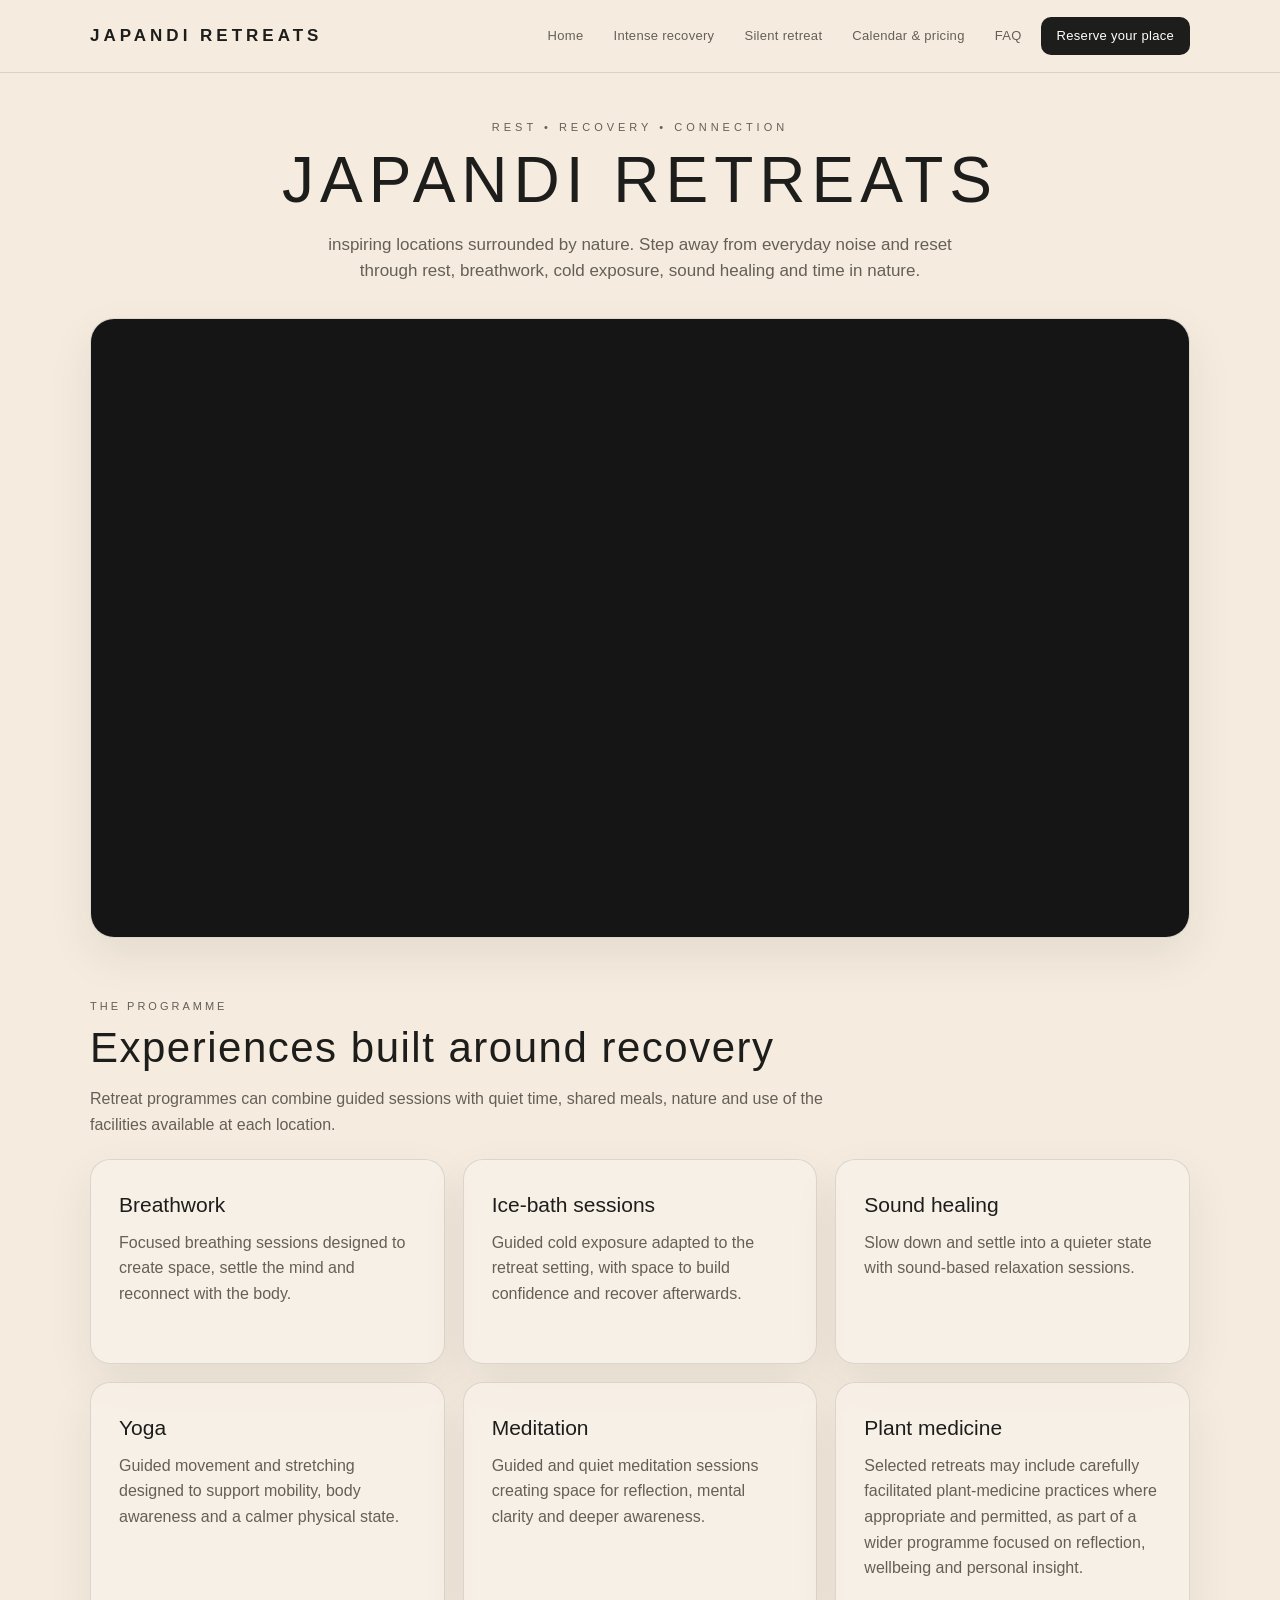
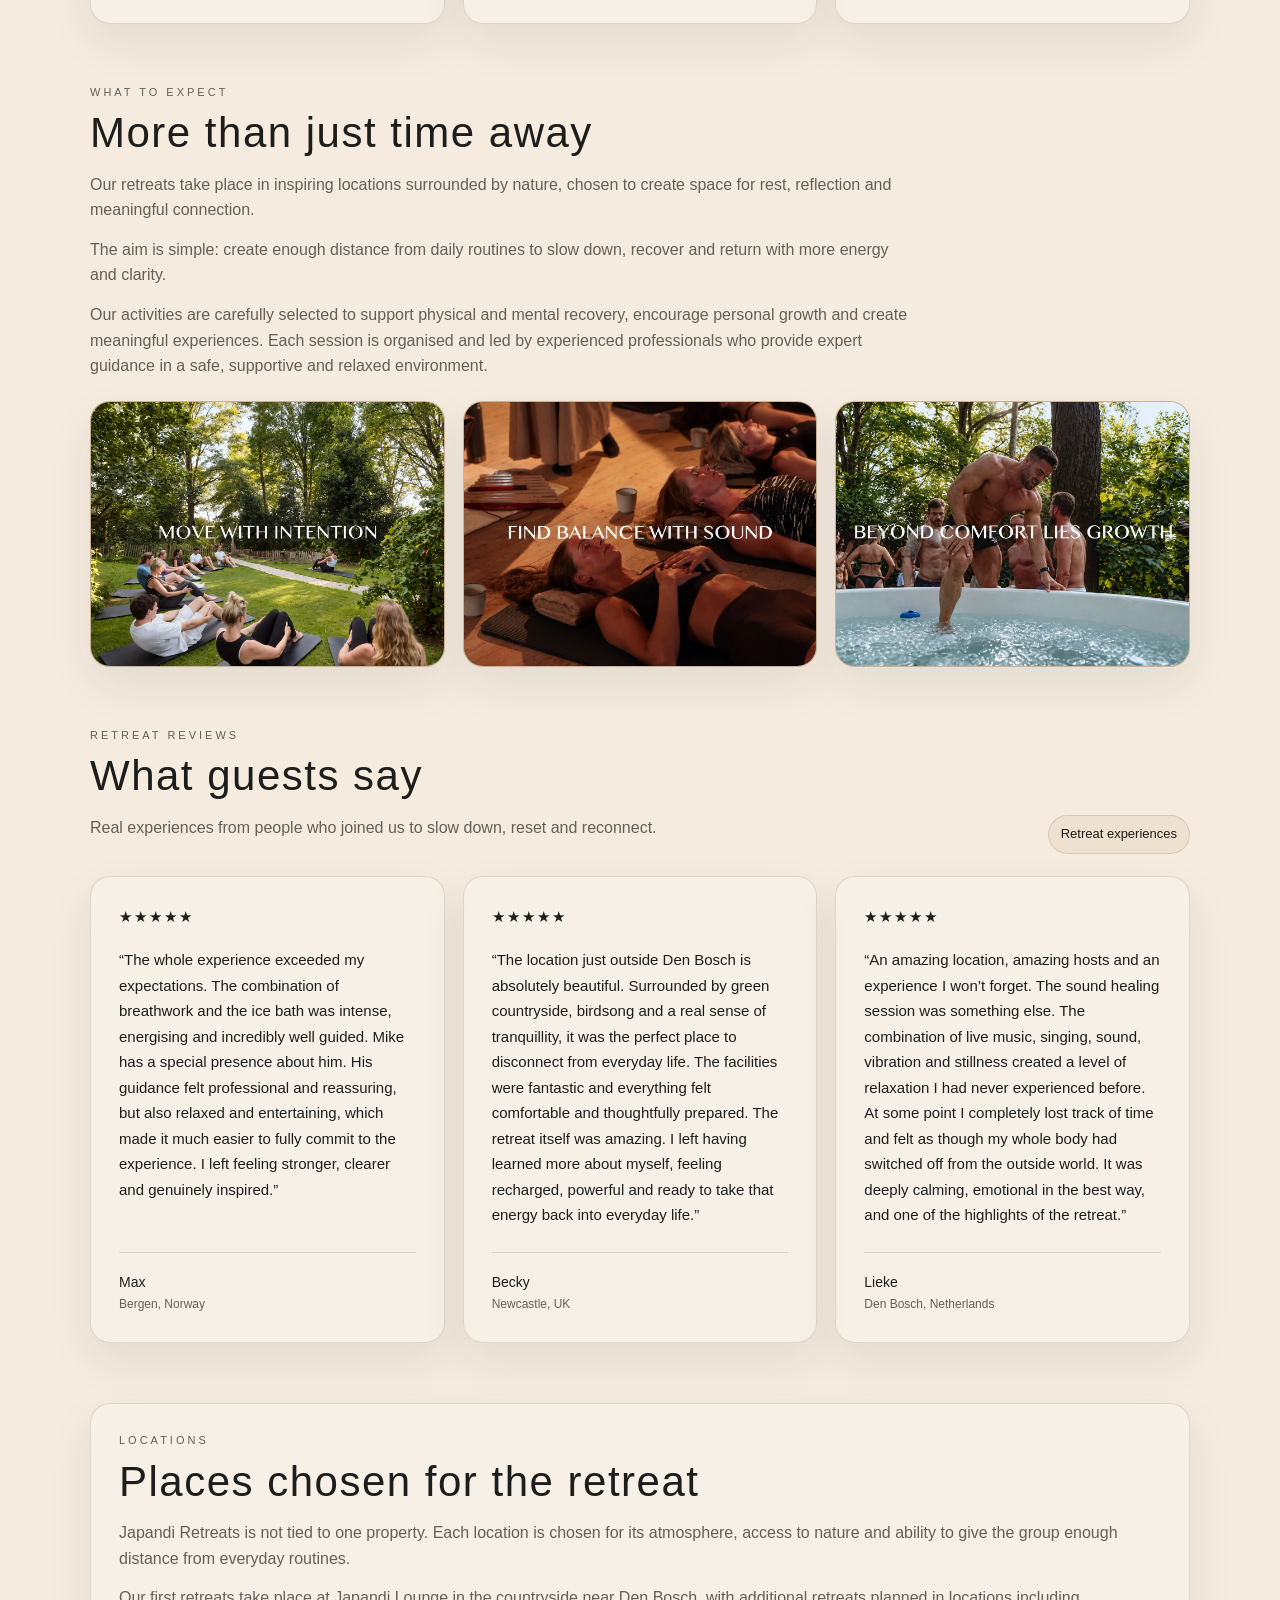
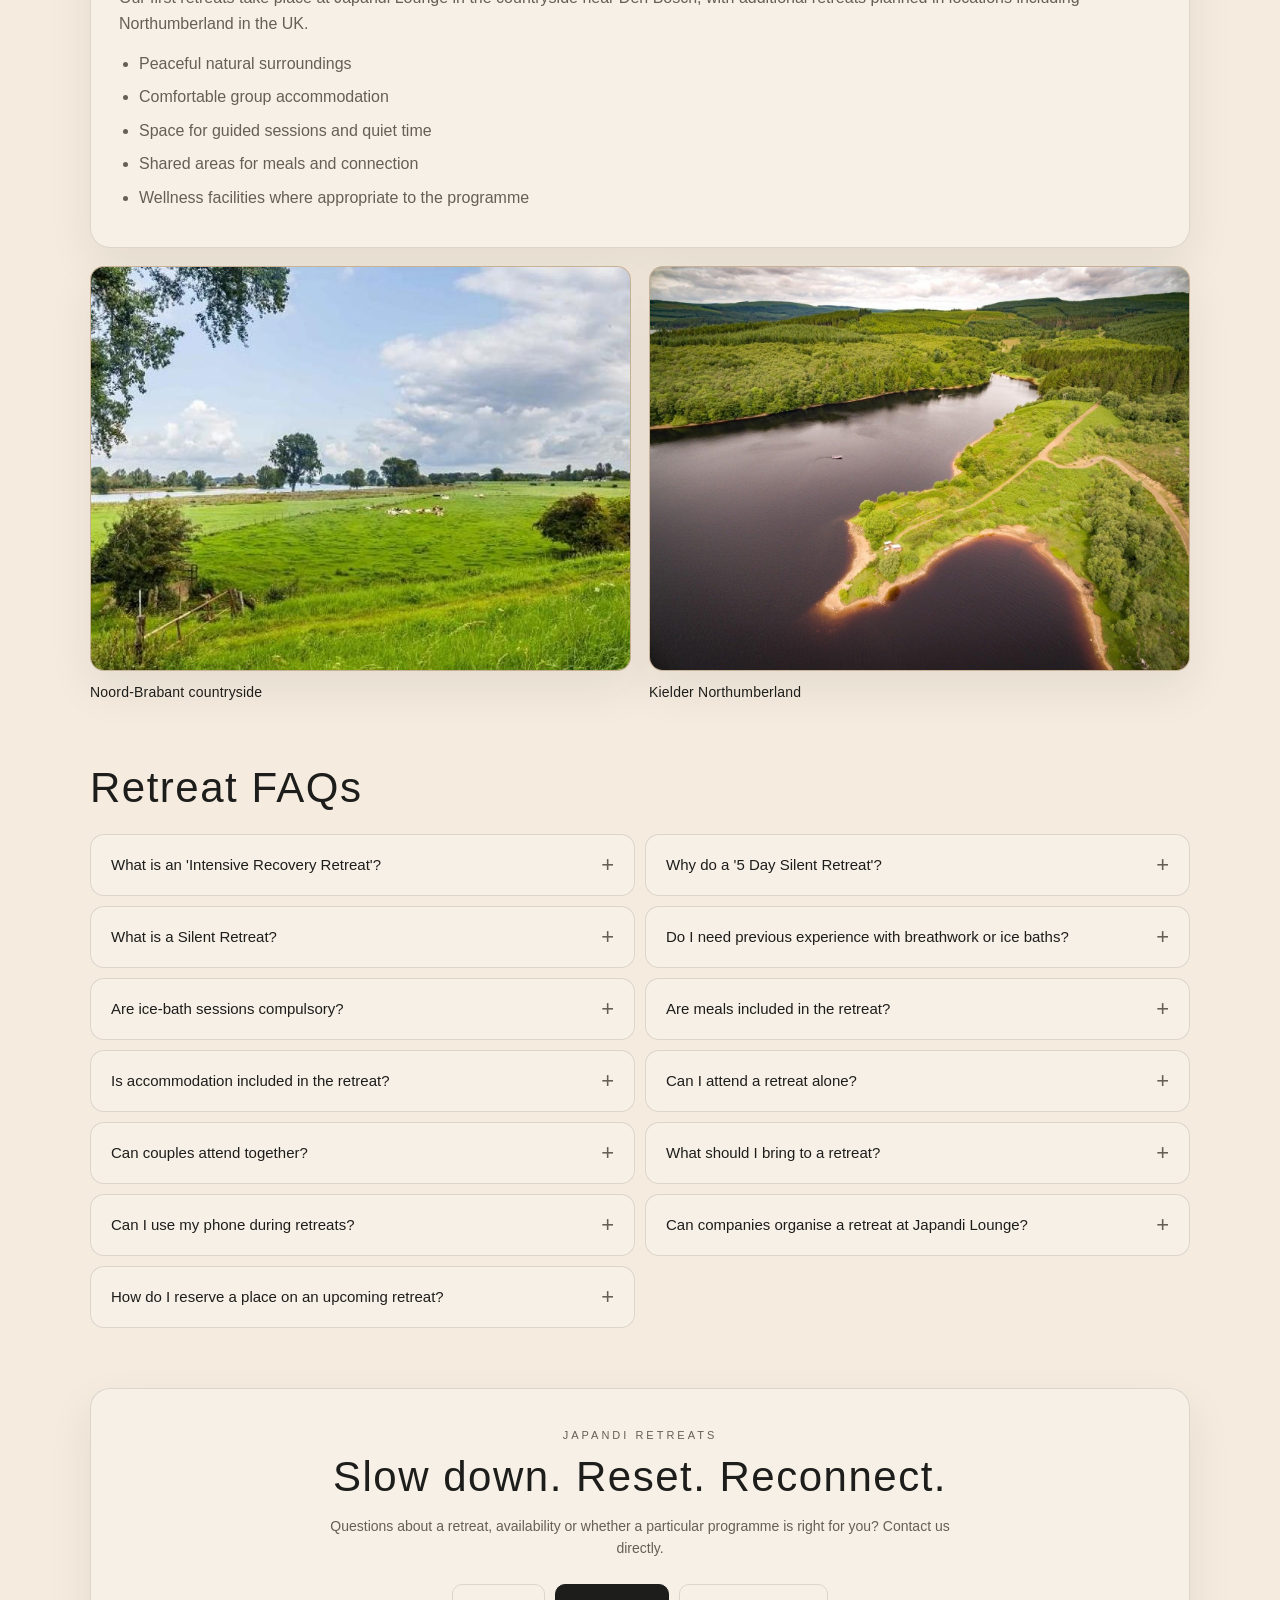
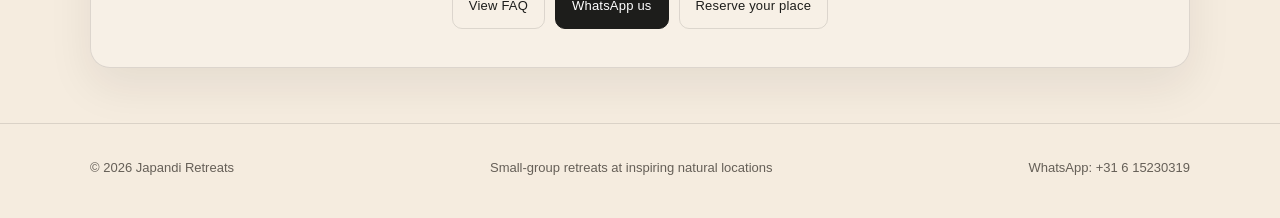
==== commit 4abeb34e: "Update index.html" ====
--- a/index.html
+++ b/index.html
@@ -860,48 +860,16 @@
       margin-right: auto;
     }
 
+    .finalCta .finalCtaSmall {
+      font-size: 14px;
+      line-height: 1.6;
+    }
+
     .finalCta .ctaRow {
       justify-content: center;
     }
 
 
-    /* FLOATING WHATSAPP */
-
-    .whatsapp-float {
-      position: fixed;
-      right: 20px;
-      bottom: 20px;
-      z-index: 40;
-
-      display: inline-flex;
-      align-items: center;
-      justify-content: center;
-
-      width: 52px;
-      height: 52px;
-
-      border-radius: 50%;
-      background: #25D366;
-      color: #fff;
-
-      font-size: 20px;
-      font-weight: 700;
-      line-height: 1;
-
-      box-shadow: 0 10px 28px rgba(0, 0, 0, 0.18);
-
-      transition:
-        transform 0.2s ease,
-        box-shadow 0.2s ease;
-    }
-
-    @media (hover: hover) and (pointer: fine) {
-      .whatsapp-float:hover {
-        opacity: 1;
-        transform: translateY(-2px);
-        box-shadow: 0 12px 32px rgba(0, 0, 0, 0.23);
-      }
-    }
 
 
     /* FOOTER */
@@ -1038,7 +1006,7 @@
 <a class="brand" href="/">
         Japandi Retreats
       </a>
-<div class="navlinks"><a href="/">Home</a><a href="/intense-recovery/">Intense recovery</a><a href="/intense-recovery/">Silent retreat</a><a href="/calendar/">Calendar &amp; pricing</a><a href="/#faq">FAQ</a><a class="cta" href="/calendar/#reserve">Reserve your place</a></div>
+<div class="navlinks"><a href="/">Home</a><a href="/intense-recovery/">Intense recovery</a><a href="/silent/">Silent retreat</a><a href="/calendar/">Calendar &amp; pricing</a><a href="/#faq">FAQ</a><a class="cta" href="/calendar/#reserve">Reserve your place</a></div>
 </nav>
 </div>
 </header>
@@ -1437,33 +1405,28 @@
 <section class="section">
 <div class="container">
 <div class="card finalCta">
-<span class="sectionLabel">
-          Japandi Retreats
-        </span>
-<h2>
-          Slow down. Reset. Reconnect.
-        </h2>
-<p>
-          Questions about a retreat, availability or whether a particular
-          programme is right for you? Contact us directly.
-        </p>
+<span class="sectionLabel">Japandi Retreats</span>
+<h2>Slow down. Reset. Reconnect.</h2>
+<p class="finalCtaSmall">
+  Questions about a retreat, availability or whether a particular programme is
+  right for you? Contact us directly.
+</p>
 <div class="ctaRow">
+<a class="btn" href="/#faq">
+    View FAQ
+  </a>
 <a class="btn primary" href="https://wa.me/31615230319" rel="noopener" target="_blank">
-            WhatsApp Japandi Retreats
-          </a>
-<a class="btn" href="/">
-            Home
-          </a>
+    WhatsApp us
+  </a>
+<a class="btn" href="/calendar/#reserve">
+    Reserve your place
+  </a>
 </div>
 </div>
 </div>
 </section>
 </main>
-<a aria-label="Contact Japandi Retreats on WhatsApp" class="whatsapp-float" href="https://wa.me/31615230319" rel="noopener" target="_blank" title="WhatsApp">
-<svg aria-hidden="true" focusable="false" height="24" viewbox="0 0 24 24" width="24">
-<path d="M12 3a8 8 0 0 0-6.8 12.2L4 21l5.9-1.1A8 8 0 1 0 12 3Zm0 2a6 6 0 1 1-1.6 11.8l-.4-.1-3.4.6.7-3.3-.2-.4A6 6 0 0 1 12 5Z" fill="currentColor"></path>
-</svg>
-</a>
+
 <footer class="footer">
 <div class="container">
 <div class="footerInner">
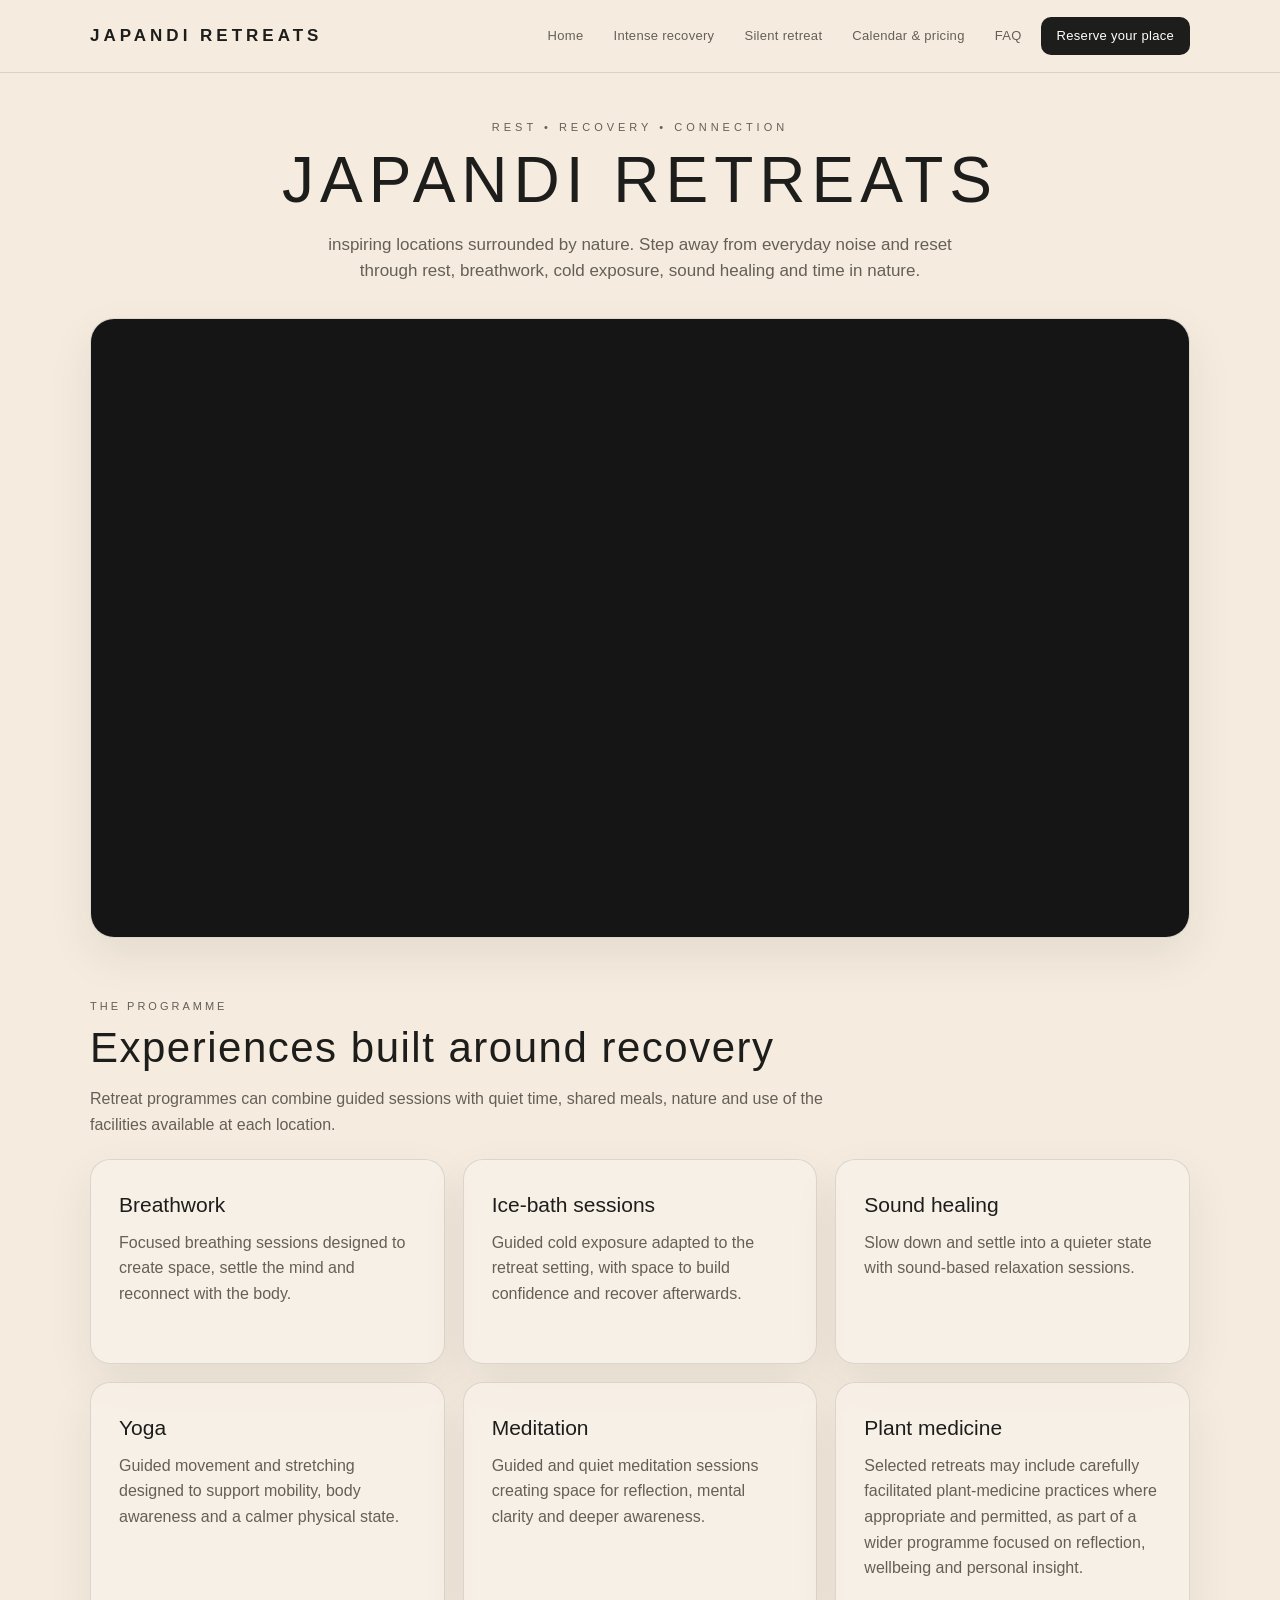
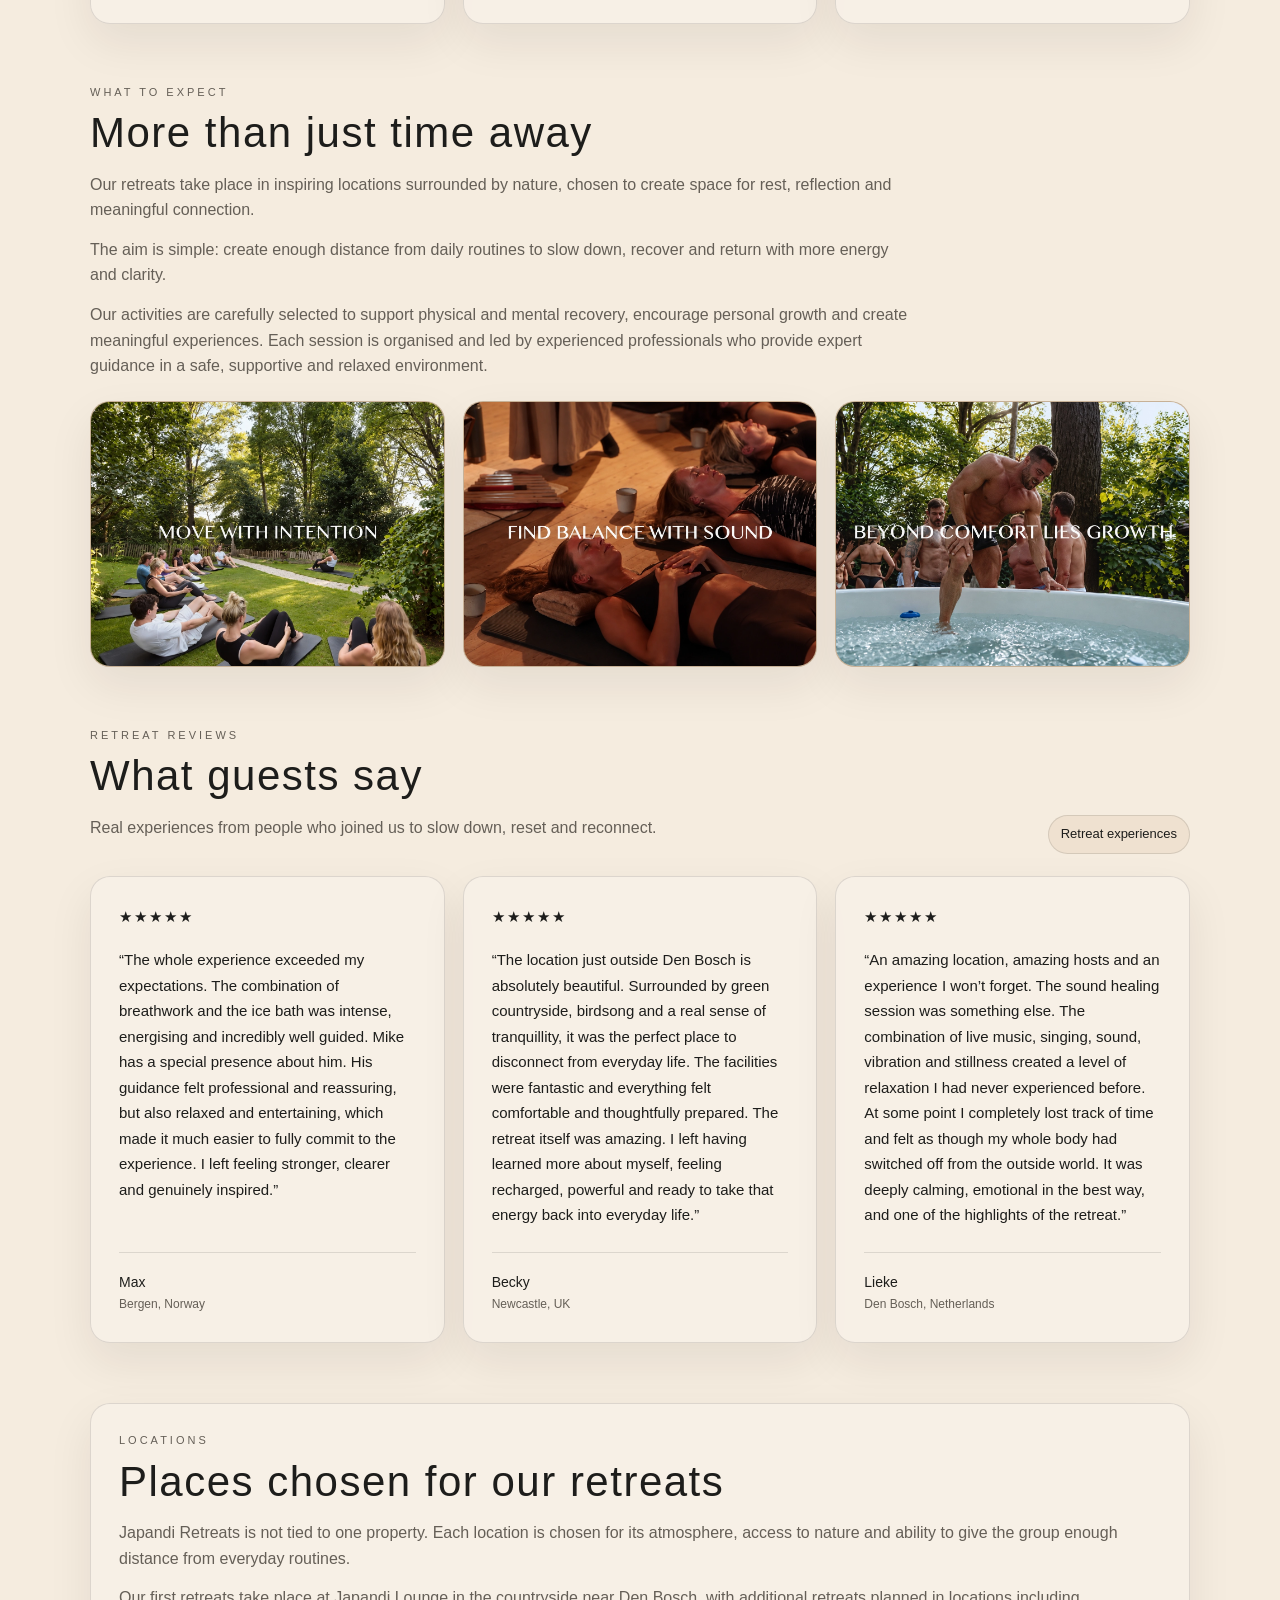
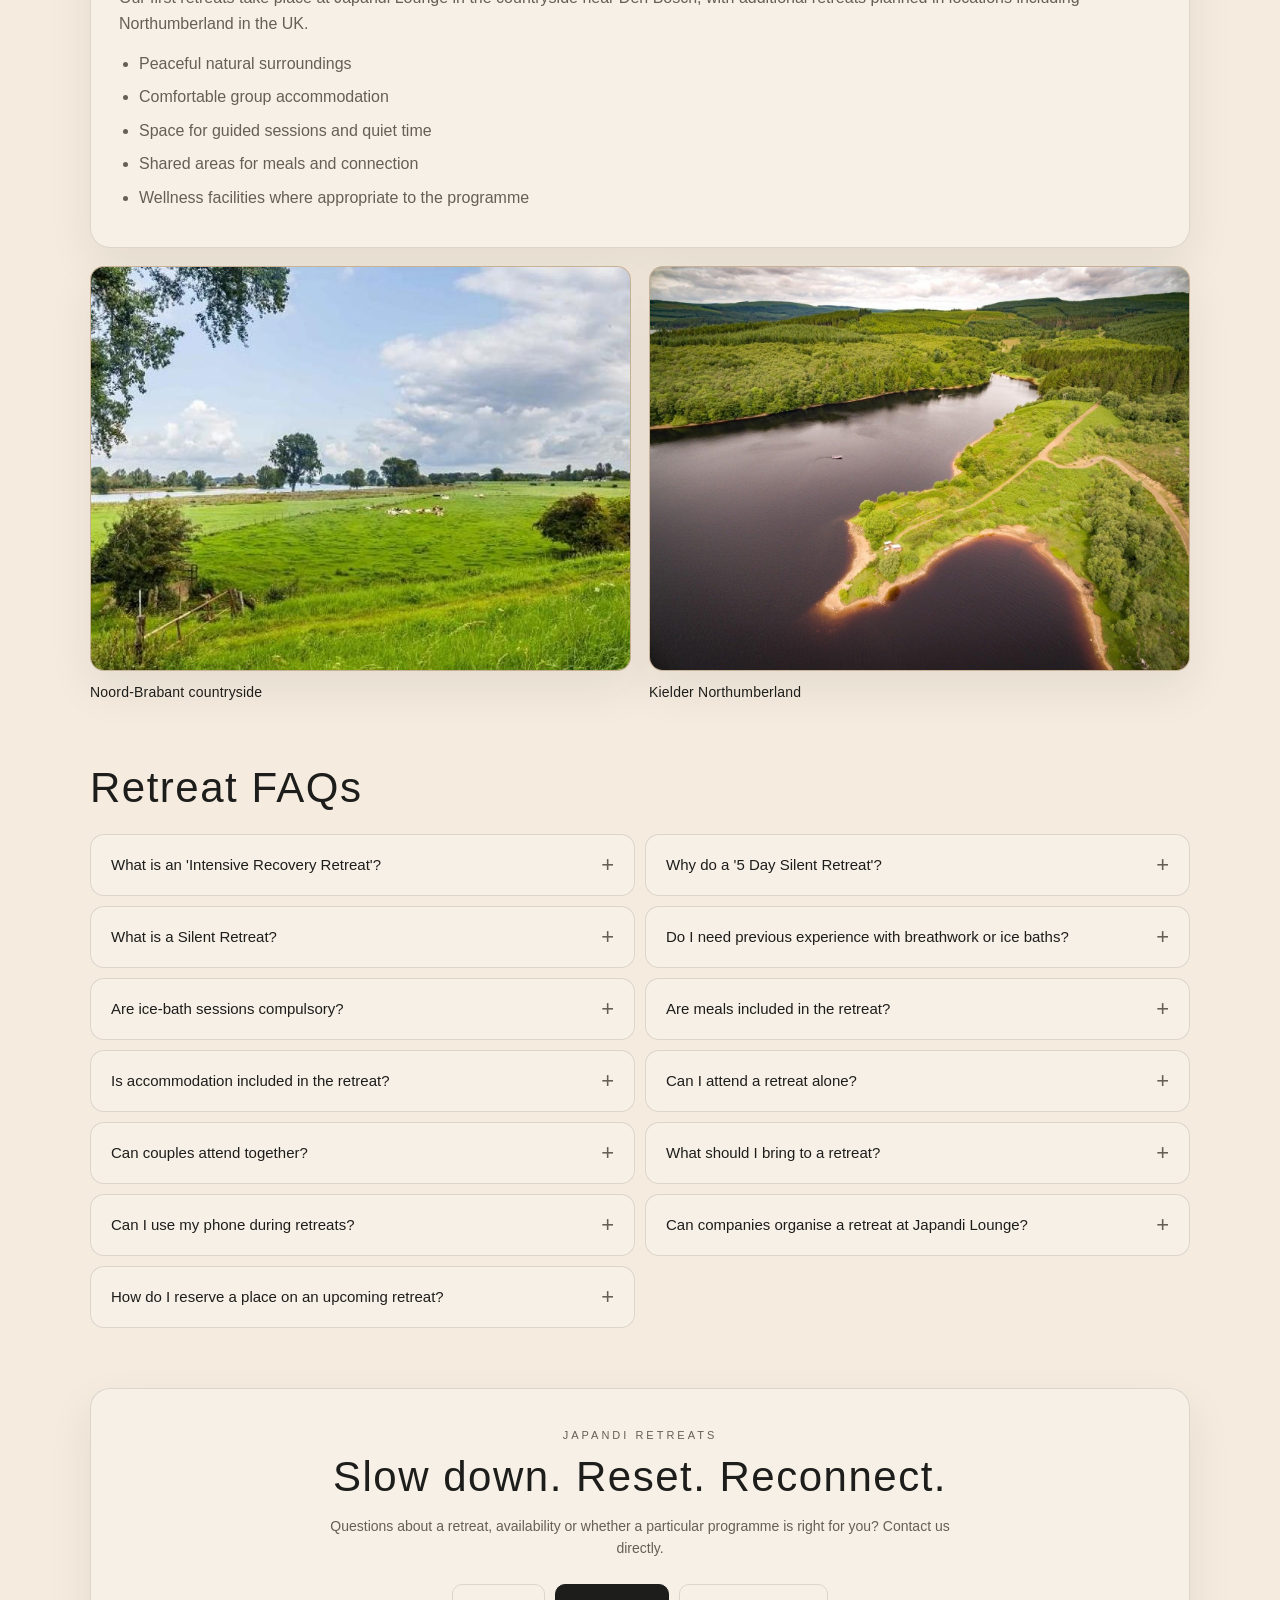
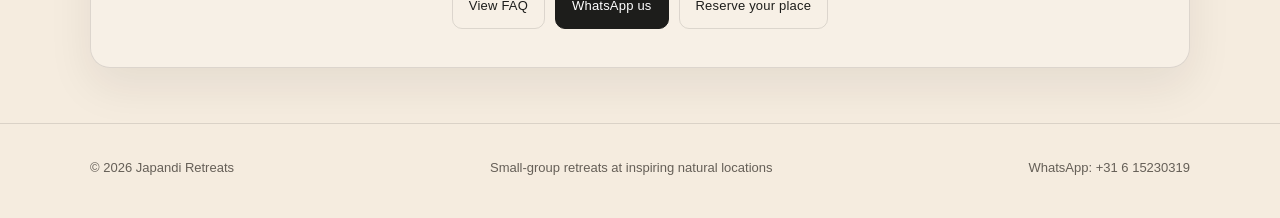
==== commit cbb1416b: "Update retreat title for clarity" ====
--- a/index.html
+++ b/index.html
@@ -1236,7 +1236,7 @@
           Locations
         </span>
 <h2>
-          Places chosen for the retreat
+          Places chosen for our retreats
         </h2>
 <p>
           Japandi Retreats is not tied to one property. Each location is chosen
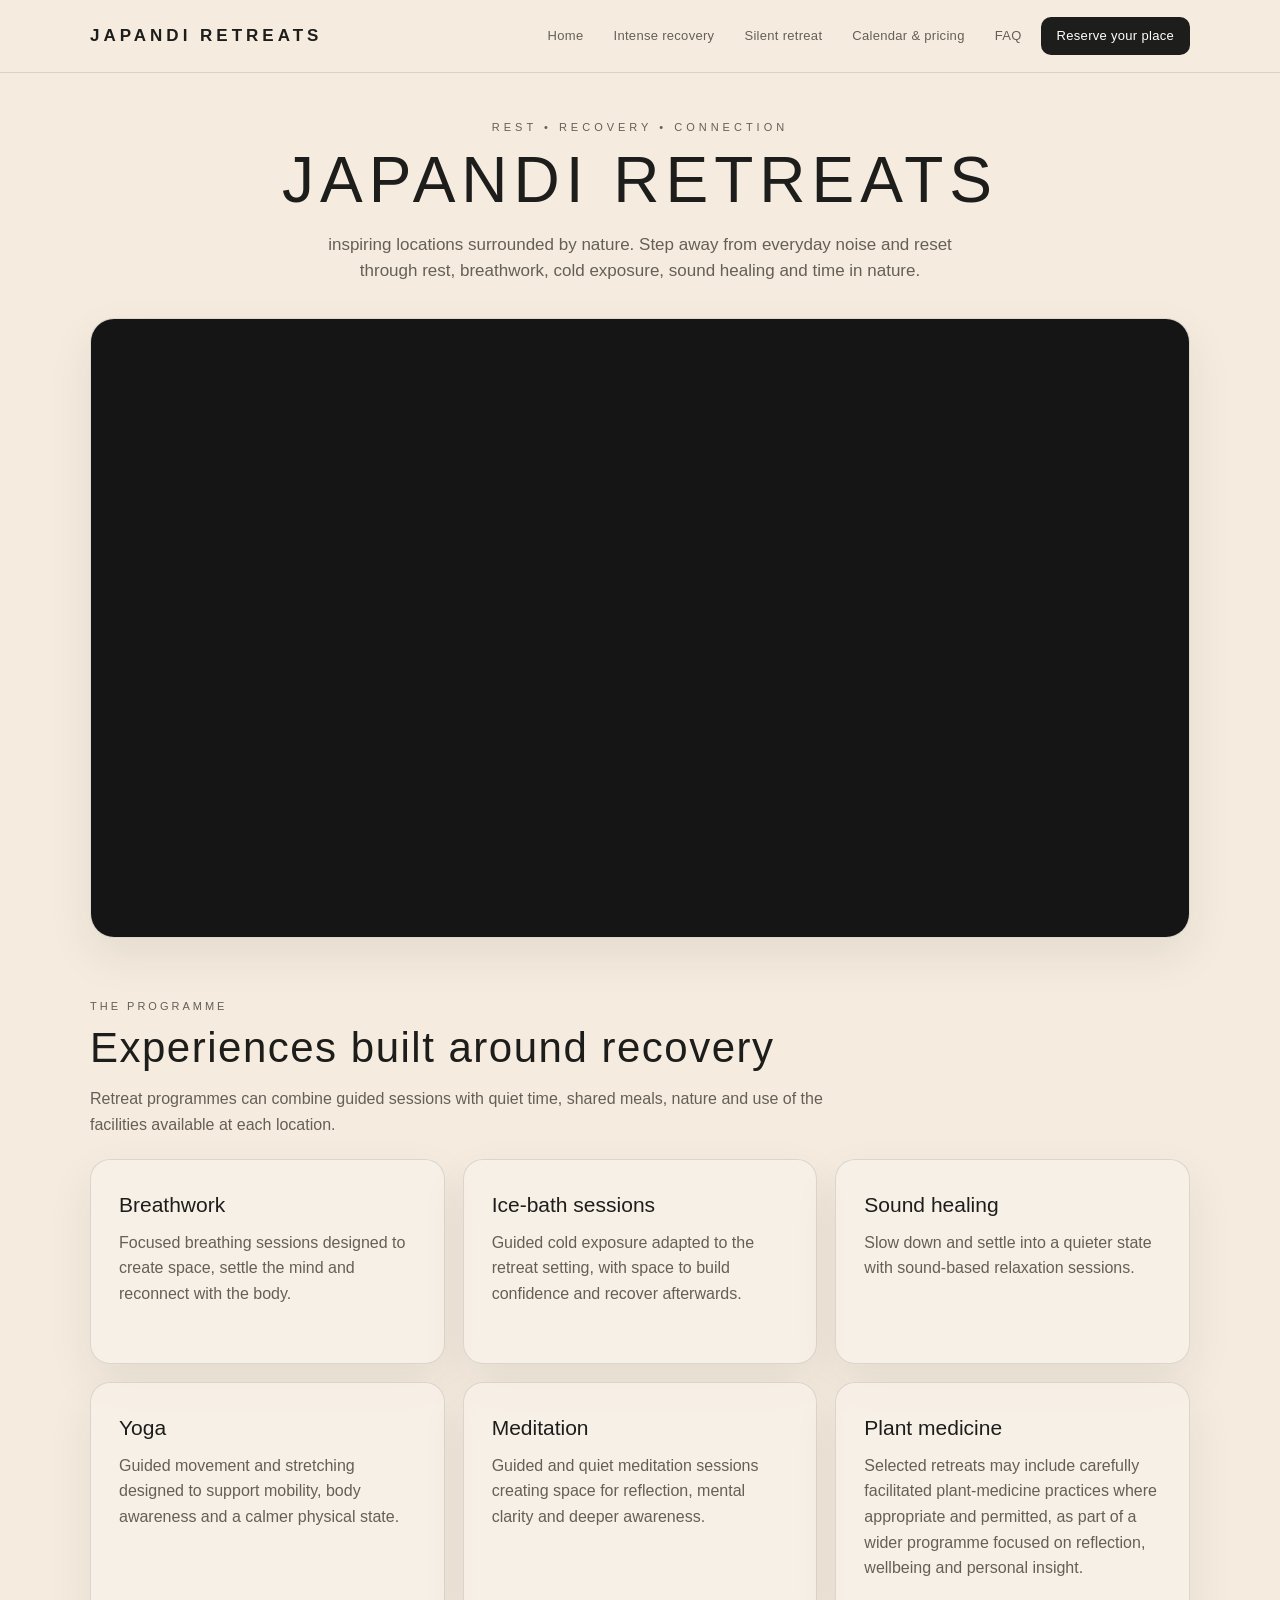
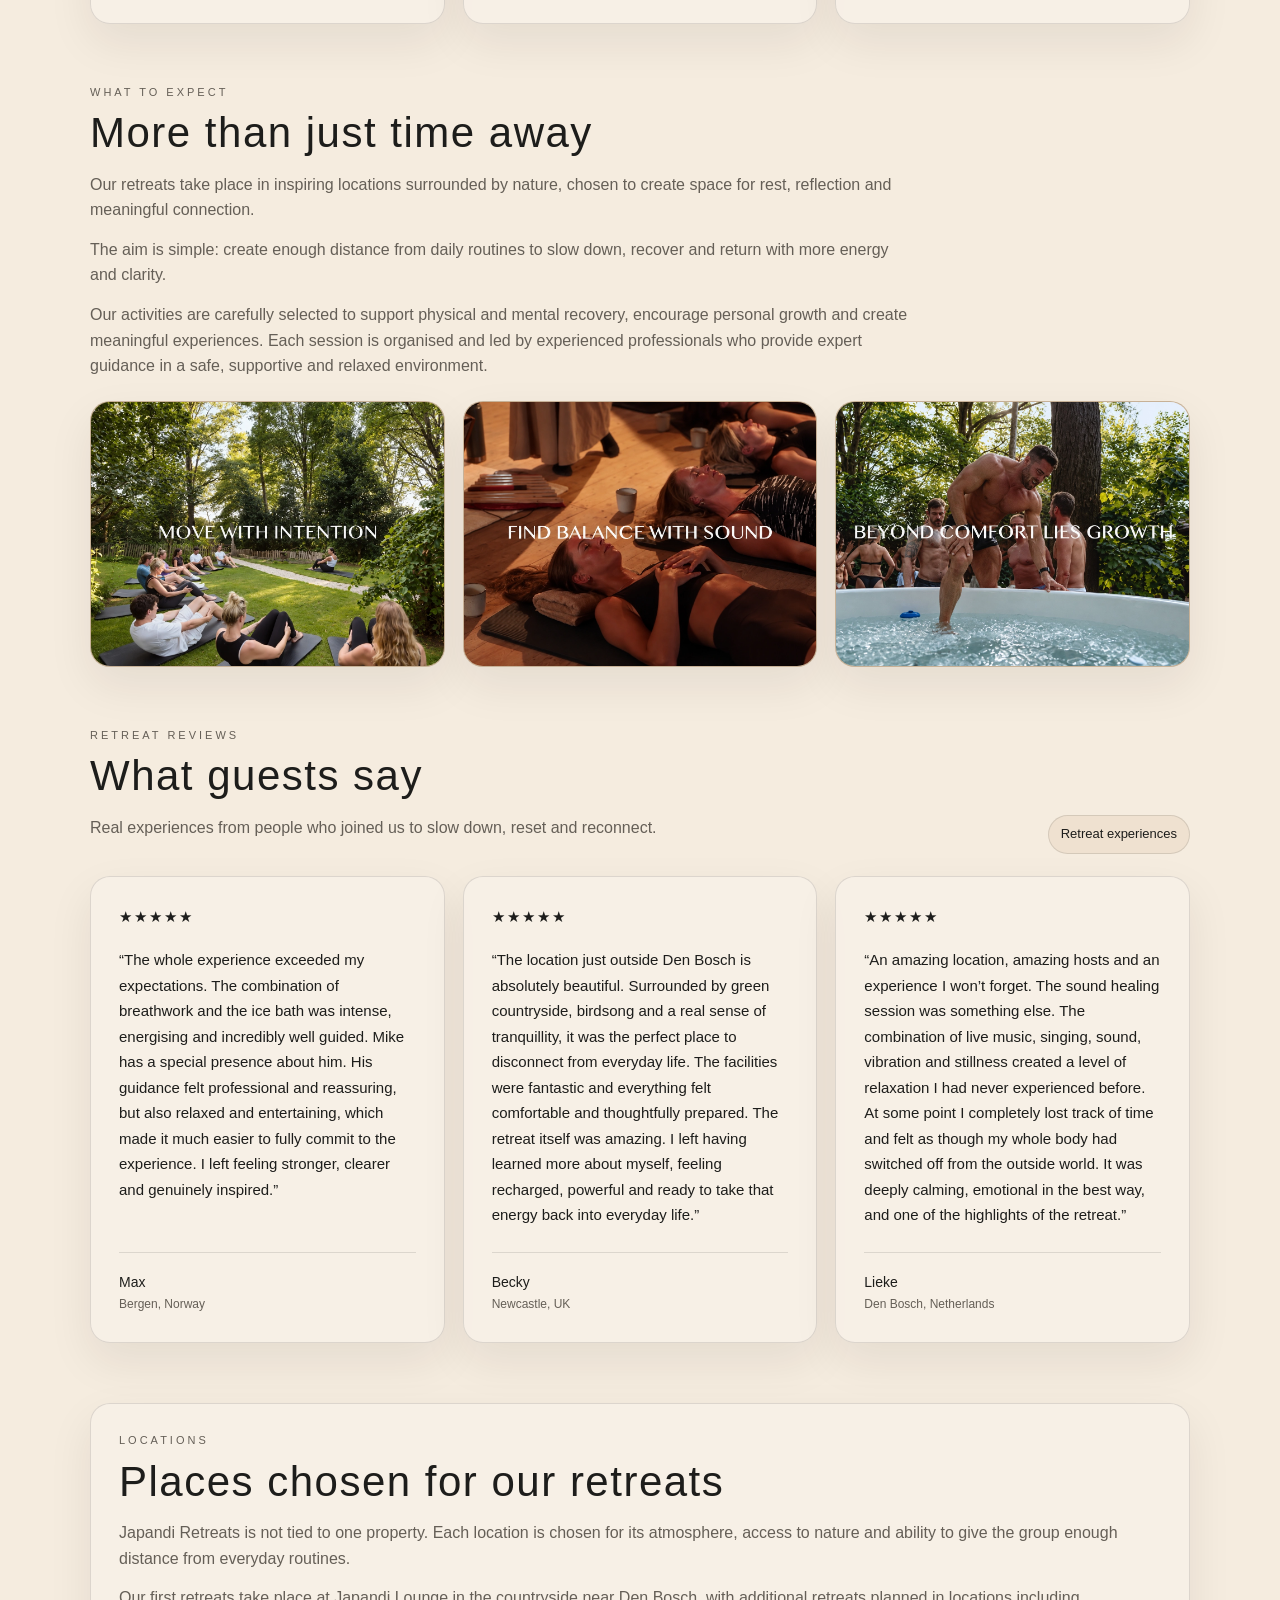
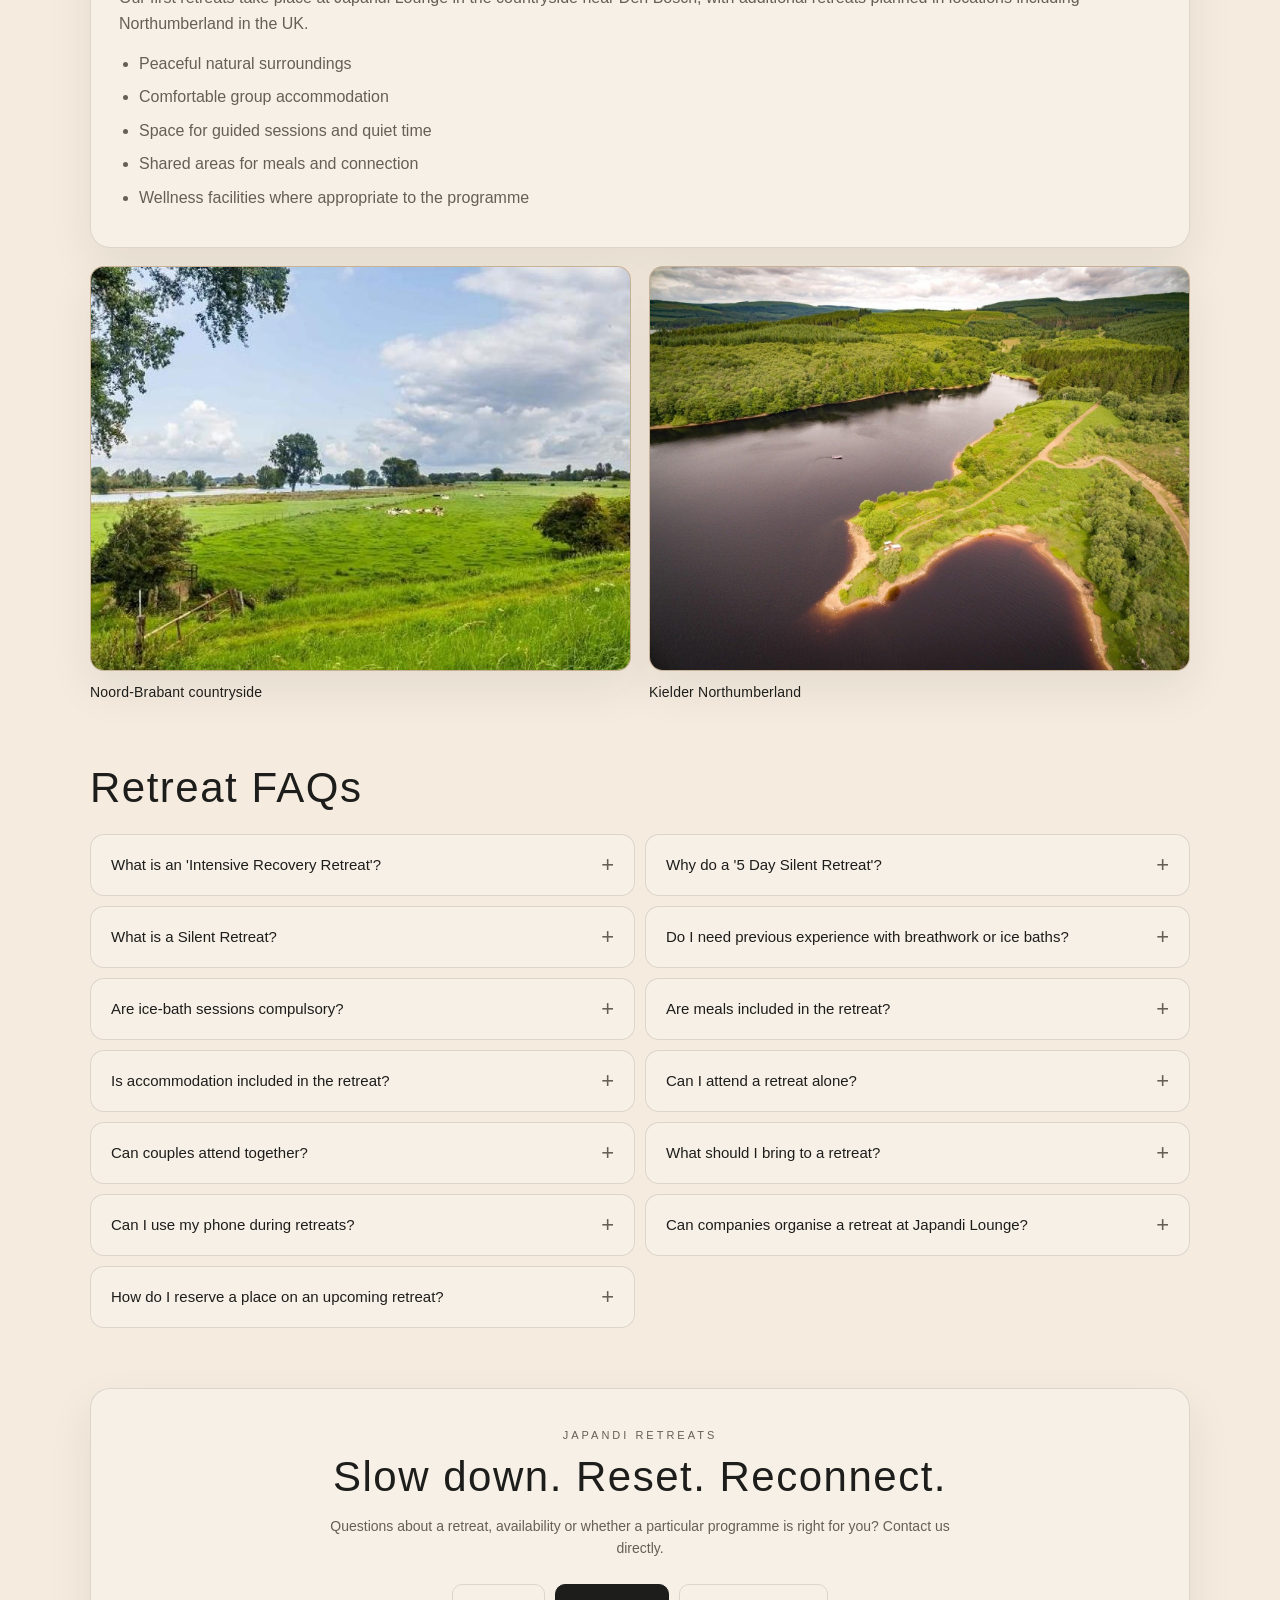
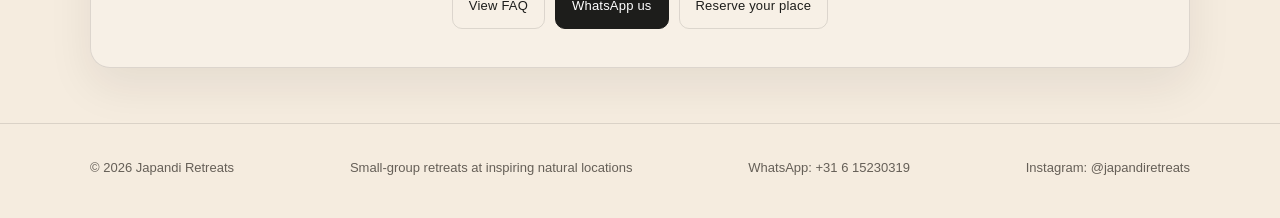
==== commit 43123642: "Update index.html" ====
--- a/index.html
+++ b/index.html
@@ -1442,6 +1442,12 @@
           +31 6 15230319
         </a>
 </div>
+<div>
+        Instagram:
+        <a href="https://www.instagram.com/japandiretreats/" rel="noopener" target="_blank">
+          @japandiretreats
+        </a>
+</div>
 </div>
 </div>
 </footer>
